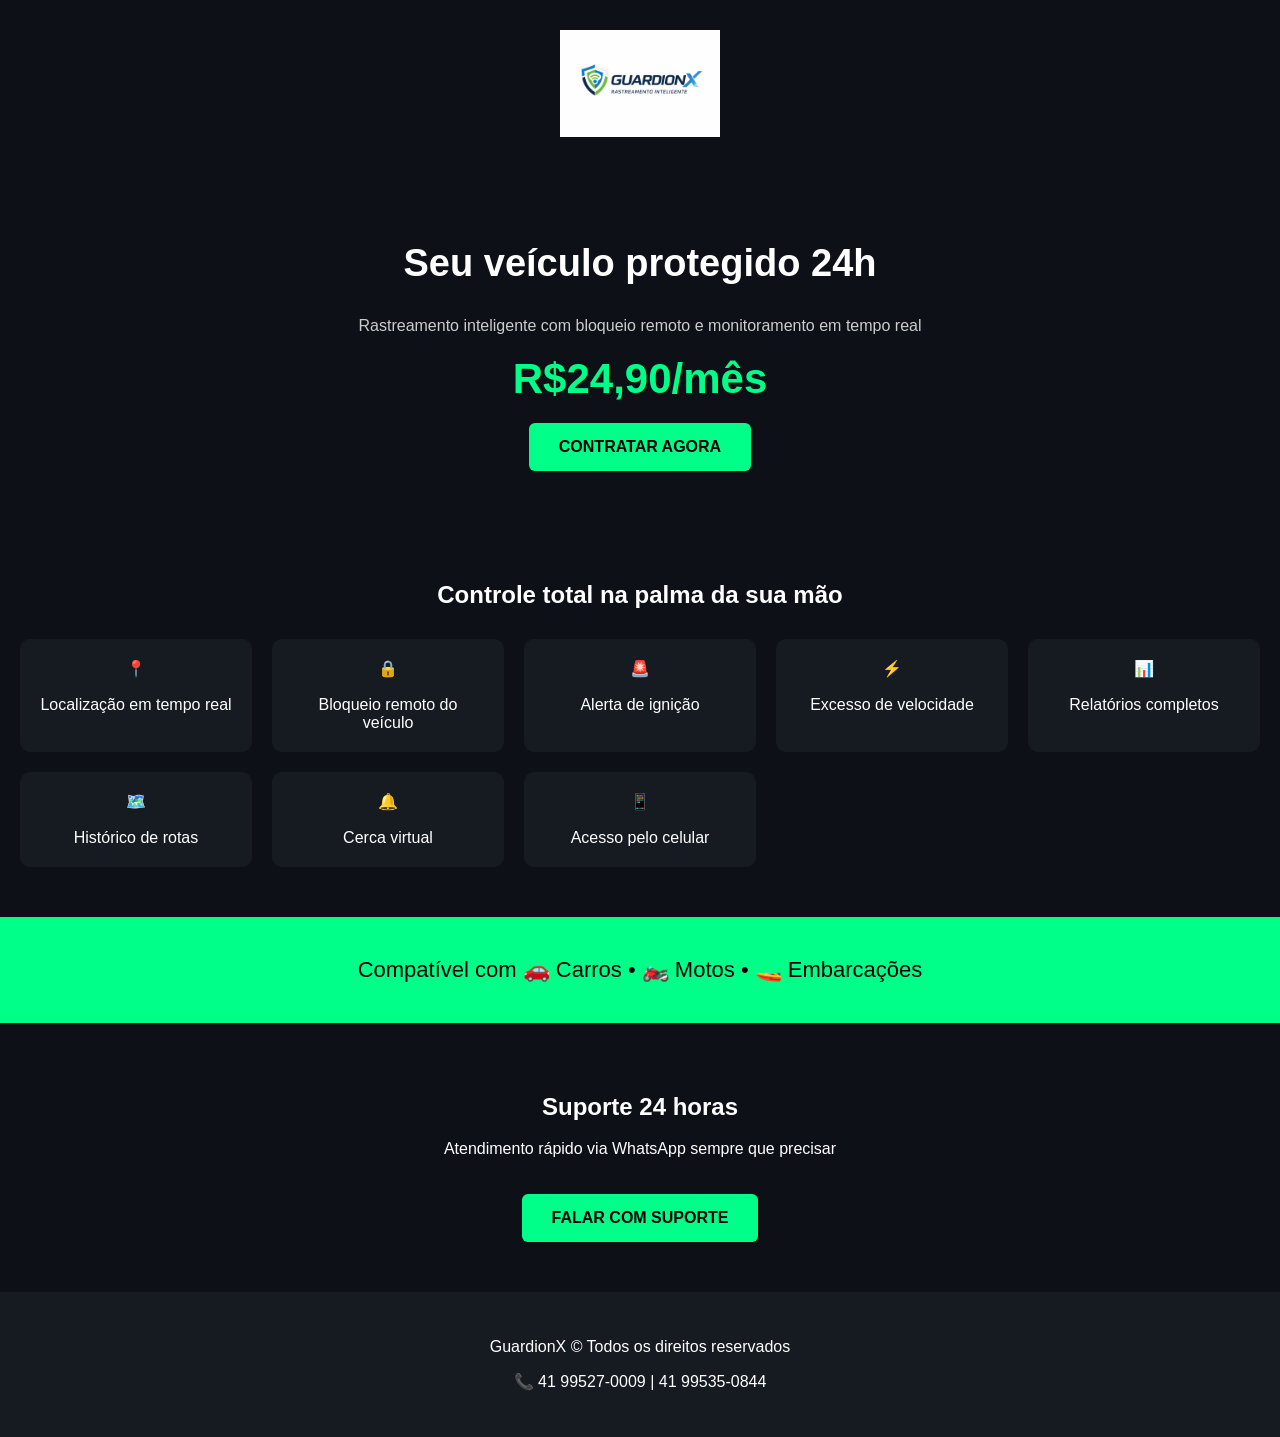
==== index.html @ 226f3c41 "Add files via upload" ====
<!DOCTYPE html>
<html lang="pt-br">
<head>
<meta charset="UTF-8">
<meta name="viewport" content="width=device-width, initial-scale=1.0">
<title>GuardionX - Proteção Veicular</title>

<style>
body {
    margin: 0;
    font-family: Arial, sans-serif;
    background: #0d1117;
    color: white;
}

header {
    text-align: center;
    padding: 30px 20px;
}

.logo img {
    max-width: 160px;
}

.hero {
    text-align: center;
    padding: 40px 20px;
}

.hero h1 {
    font-size: 38px;
}

.hero p {
    color: #ccc;
    margin: 20px 0;
}

.price {
    font-size: 42px;
    color: #00ff88;
    font-weight: bold;
}

.btn {
    background: #00ff88;
    color: black;
    padding: 15px 30px;
    border-radius: 6px;
    text-decoration: none;
    font-weight: bold;
    display: inline-block;
    margin-top: 20px;
}

.section {
    padding: 50px 20px;
    text-align: center;
}

.features {
    display: grid;
    grid-template-columns: repeat(auto-fit, minmax(220px, 1fr));
    gap: 20px;
    margin-top: 30px;
}

.card {
    background: #161b22;
    padding: 20px;
    border-radius: 10px;
    transition: 0.3s;
}

.card:hover {
    transform: translateY(-5px);
}

.highlight {
    background: #00ff88;
    color: black;
    padding: 40px;
    text-align: center;
    font-size: 22px;
}

footer {
    text-align: center;
    padding: 30px;
    background: #161b22;
}
</style>
</head>

<body>

<header>
    <div class="logo">
        <!-- COLOQUE SUA LOGO AQUI -->
        <img src="logo.png" alt="GuardionX">
    </div>
</header>

<section class="hero">
    <h1>Seu veículo protegido 24h</h1>
    <p>Rastreamento inteligente com bloqueio remoto e monitoramento em tempo real</p>

    <div class="price">R$24,90/mês</div>

    <a class="btn" href="https://wa.me/5541995270009">
        CONTRATAR AGORA
    </a>
</section>

<section class="section">
    <h2>Controle total na palma da sua mão</h2>

    <div class="features">
        <div class="card">📍<br><br>Localização em tempo real</div>
        <div class="card">🔒<br><br>Bloqueio remoto do veículo</div>
        <div class="card">🚨<br><br>Alerta de ignição</div>
        <div class="card">⚡<br><br>Excesso de velocidade</div>
        <div class="card">📊<br><br>Relatórios completos</div>
        <div class="card">🗺️<br><br>Histórico de rotas</div>
        <div class="card">🔔<br><br>Cerca virtual</div>
        <div class="card">📱<br><br>Acesso pelo celular</div>
    </div>
</section>

<section class="highlight">
    Compatível com 🚗 Carros • 🏍️ Motos • 🚤 Embarcações
</section>

<section class="section">
    <h2>Suporte 24 horas</h2>
    <p>Atendimento rápido via WhatsApp sempre que precisar</p>

    <a class="btn" href="https://wa.me/5541995350844">
        FALAR COM SUPORTE
    </a>
</section>

<footer>
    <p>GuardionX © Todos os direitos reservados</p>
    <p>📞 41 99527-0009 | 41 99535-0844</p>
</footer>

</body>
</html>
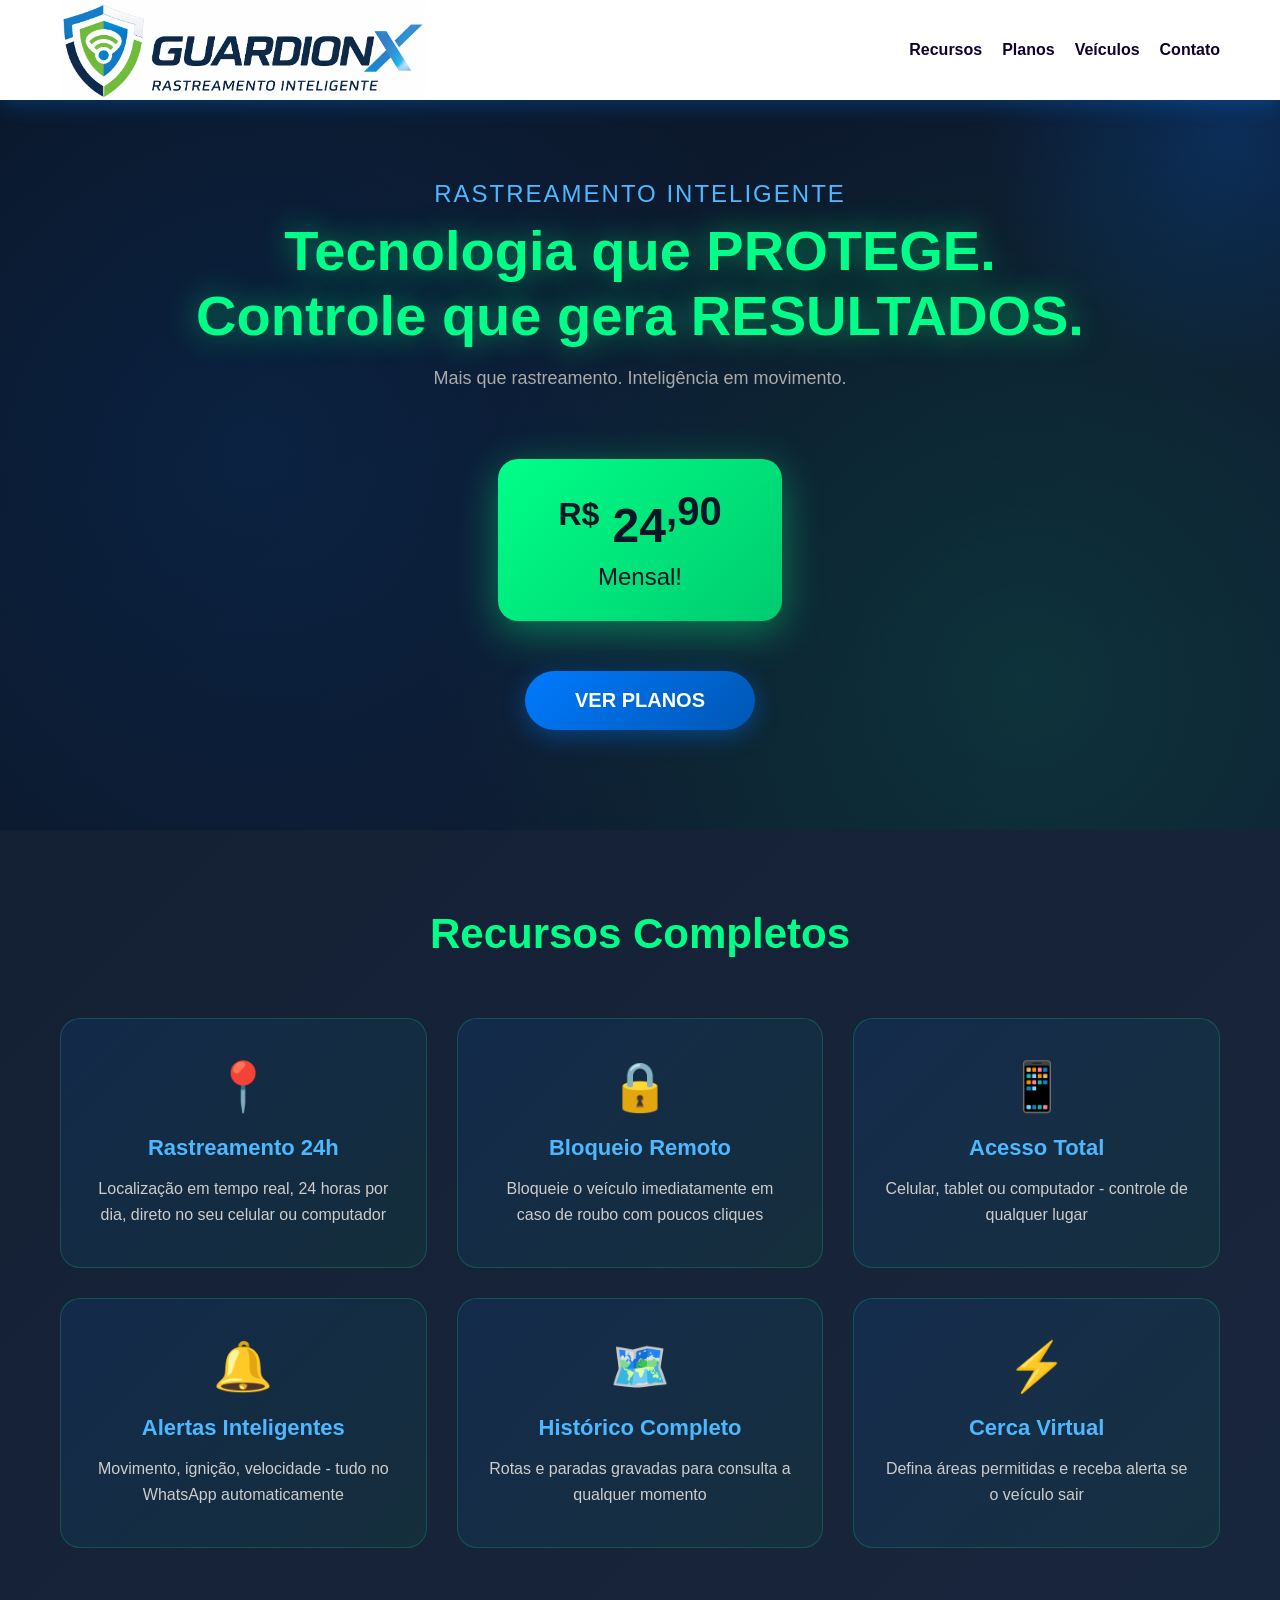
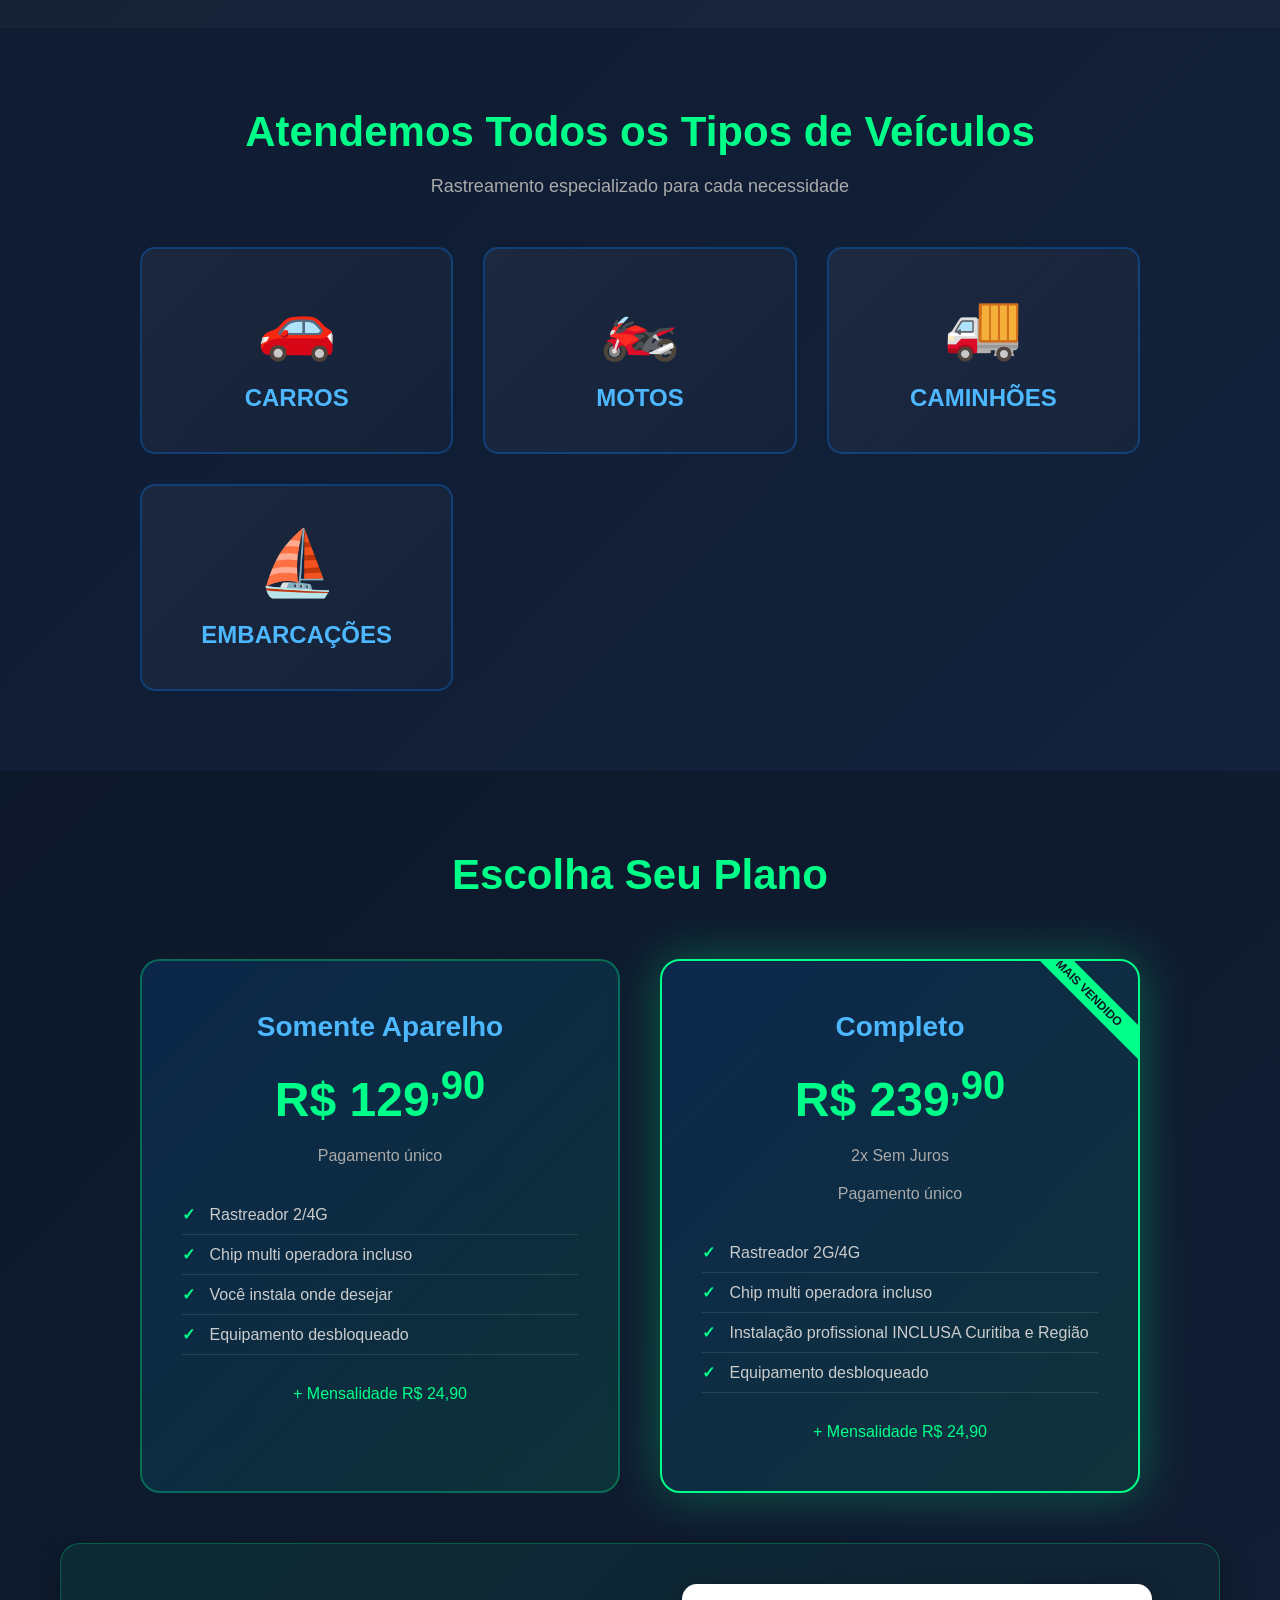
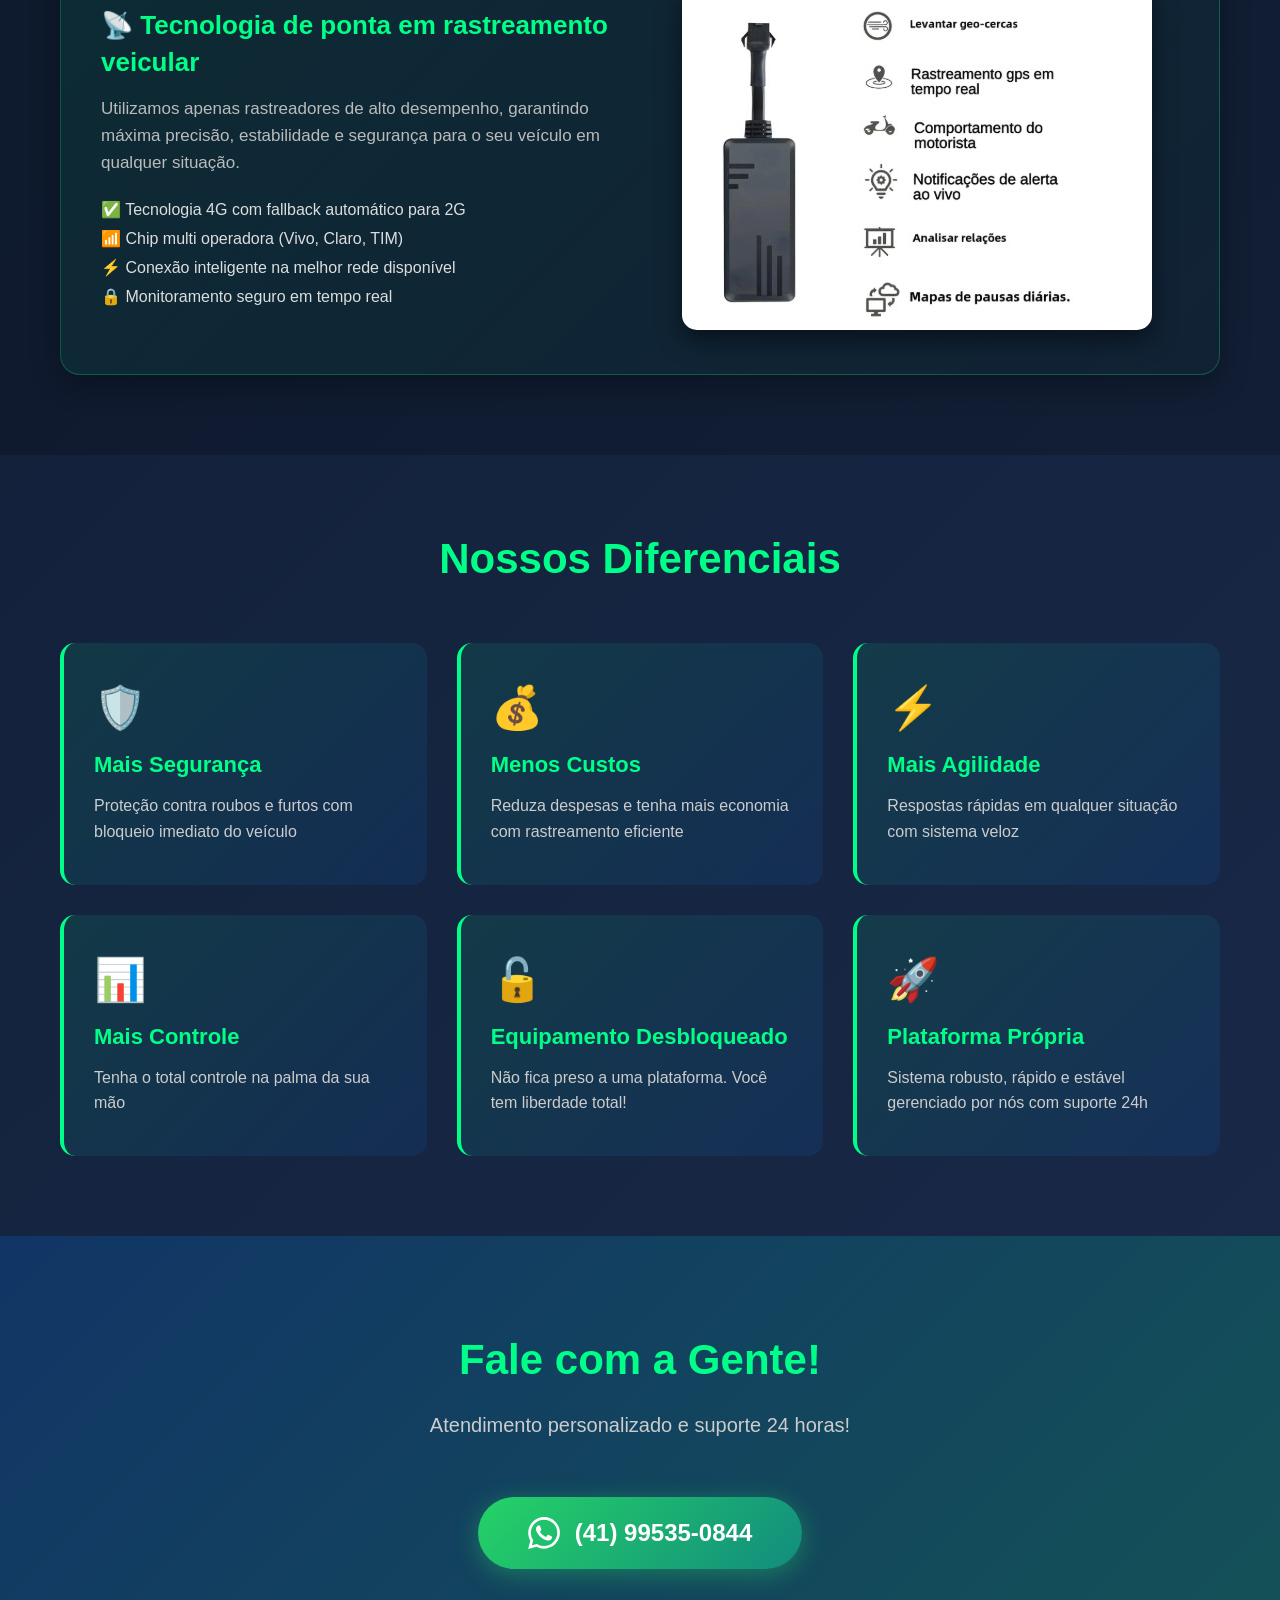
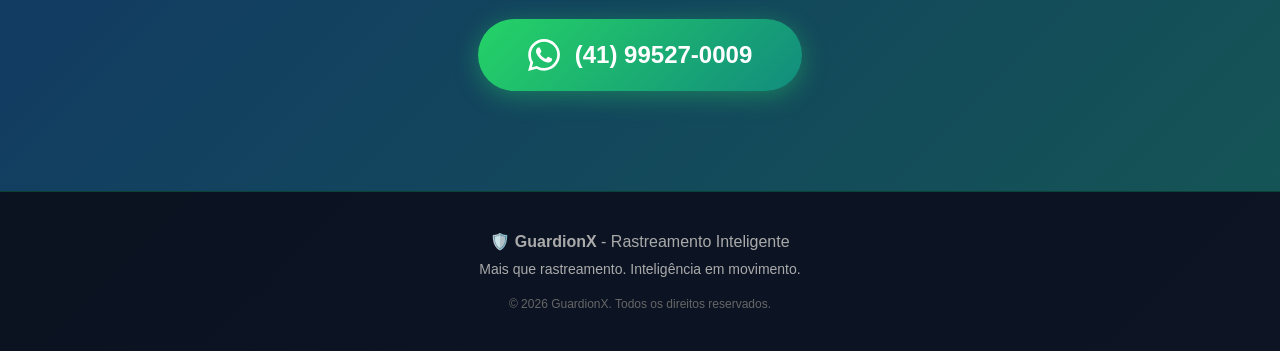
==== commit 5f026029: "Add files via upload" ====
--- a/index.html
+++ b/index.html
@@ -1,149 +1,825 @@
-<!DOCTYPE html>
-<html lang="pt-br">
-<head>
-<meta charset="UTF-8">
-<meta name="viewport" content="width=device-width, initial-scale=1.0">
-<title>GuardionX - Proteção Veicular</title>
-
-<style>
-body {
-    margin: 0;
-    font-family: Arial, sans-serif;
-    background: #0d1117;
-    color: white;
-}
-
-header {
-    text-align: center;
-    padding: 30px 20px;
-}
-
-.logo img {
-    max-width: 160px;
-}
-
-.hero {
-    text-align: center;
-    padding: 40px 20px;
-}
-
-.hero h1 {
-    font-size: 38px;
-}
-
-.hero p {
-    color: #ccc;
-    margin: 20px 0;
-}
-
-.price {
-    font-size: 42px;
-    color: #00ff88;
-    font-weight: bold;
-}
-
-.btn {
-    background: #00ff88;
-    color: black;
-    padding: 15px 30px;
-    border-radius: 6px;
-    text-decoration: none;
-    font-weight: bold;
-    display: inline-block;
-    margin-top: 20px;
-}
-
-.section {
-    padding: 50px 20px;
-    text-align: center;
-}
-
-.features {
-    display: grid;
-    grid-template-columns: repeat(auto-fit, minmax(220px, 1fr));
-    gap: 20px;
-    margin-top: 30px;
-}
-
-.card {
-    background: #161b22;
-    padding: 20px;
-    border-radius: 10px;
-    transition: 0.3s;
-}
-
-.card:hover {
-    transform: translateY(-5px);
-}
-
-.highlight {
-    background: #00ff88;
-    color: black;
-    padding: 40px;
-    text-align: center;
-    font-size: 22px;
-}
-
-footer {
-    text-align: center;
-    padding: 30px;
-    background: #161b22;
-}
-</style>
-</head>
-
-<body>
-
-<header>
-    <div class="logo">
-        <!-- COLOQUE SUA LOGO AQUI -->
-        <img src="logo.png" alt="GuardionX">
-    </div>
-</header>
-
-<section class="hero">
-    <h1>Seu veículo protegido 24h</h1>
-    <p>Rastreamento inteligente com bloqueio remoto e monitoramento em tempo real</p>
-
-    <div class="price">R$24,90/mês</div>
-
-    <a class="btn" href="https://wa.me/5541995270009">
-        CONTRATAR AGORA
-    </a>
-</section>
-
-<section class="section">
-    <h2>Controle total na palma da sua mão</h2>
-
-    <div class="features">
-        <div class="card">📍<br><br>Localização em tempo real</div>
-        <div class="card">🔒<br><br>Bloqueio remoto do veículo</div>
-        <div class="card">🚨<br><br>Alerta de ignição</div>
-        <div class="card">⚡<br><br>Excesso de velocidade</div>
-        <div class="card">📊<br><br>Relatórios completos</div>
-        <div class="card">🗺️<br><br>Histórico de rotas</div>
-        <div class="card">🔔<br><br>Cerca virtual</div>
-        <div class="card">📱<br><br>Acesso pelo celular</div>
-    </div>
-</section>
-
-<section class="highlight">
-    Compatível com 🚗 Carros • 🏍️ Motos • 🚤 Embarcações
-</section>
-
-<section class="section">
-    <h2>Suporte 24 horas</h2>
-    <p>Atendimento rápido via WhatsApp sempre que precisar</p>
-
-    <a class="btn" href="https://wa.me/5541995350844">
-        FALAR COM SUPORTE
-    </a>
-</section>
-
-<footer>
-    <p>GuardionX © Todos os direitos reservados</p>
-    <p>📞 41 99527-0009 | 41 99535-0844</p>
-</footer>
-
-</body>
-</html>+<!DOCTYPE html>
+<html lang="pt-BR">
+<head>
+    <meta charset="UTF-8">
+    <meta name="viewport" content="width=device-width, initial-scale=1.0">
+    <title>GuardionX - Rastreamento Inteligente</title>
+    <style>
+        * {
+            margin: 0;
+            padding: 0;
+            box-sizing: border-box;
+        }
+
+        body {
+            font-family: 'Segoe UI', Tahoma, Geneva, Verdana, sans-serif;
+            background: linear-gradient(135deg, #0a1628 0%, #1a2a4a 100%);
+            color: #fff;
+            overflow-x: hidden;
+        }
+
+        /* Header */
+        header {
+            background: #fff;
+            padding: 20px 0;
+            position: fixed;
+            width: 100%;
+            top: 0;
+            z-index: 1000;
+            box-shadow: 0 4px 20px rgba(0, 123, 255, 0.3);
+        }
+
+        .container {
+            max-width: 1200px;
+            margin: 0 auto;
+            padding: 0 20px;
+        }
+
+        nav {
+            display: flex;
+            justify-content: space-between;
+            align-items: center;
+        }
+
+        .logo {
+            font-size: 28px;
+            font-weight: bold;
+            color: #00ff88;
+            text-shadow: 0 0 20px rgba(0, 255, 136, 0.5);
+        }
+
+        .nav-links {
+            display: flex;
+            gap: 30px;
+            list-style: none;
+        }
+
+        .nav-links a {
+            color: #100230;
+            text-decoration: none;
+            transition: color 0.3s;
+            font-weight: 700;
+        }
+
+        .nav-links a:hover {
+            color: #00ff88;
+        }
+
+        /* Hero Section */
+        .hero {
+            margin-top: 80px;
+            padding: 100px 20px;
+            text-align: center;
+            background: 
+                radial-gradient(circle at 20% 50%, rgba(0, 123, 255, 0.1) 0%, transparent 50%),
+                radial-gradient(circle at 80% 80%, rgba(0, 255, 136, 0.1) 0%, transparent 50%);
+            position: relative;
+            overflow: hidden;
+        }
+
+        .hero::before {
+            content: '';
+            position: absolute;
+            width: 500px;
+            height: 500px;
+            background: radial-gradient(circle, rgba(0, 123, 255, 0.2) 0%, transparent 70%);
+            border-radius: 50%;
+            top: -200px;
+            right: -200px;
+            animation: pulse 4s infinite;
+        }
+
+        @keyframes pulse {
+            0%, 100% { transform: scale(1); opacity: 0.3; }
+            50% { transform: scale(1.2); opacity: 0.5; }
+        }
+
+        .hero h1 {
+            font-size: 56px;
+            margin-bottom: 20px;
+            color: #00ff88;
+            text-shadow: 0 0 30px rgba(0, 255, 136, 0.5);
+        }
+
+        .hero .subtitle {
+            font-size: 24px;
+            color: #4db8ff;
+            margin-bottom: 10px;
+            font-weight: 300;
+            letter-spacing: 2px;
+        }
+
+        .hero .tagline {
+            font-size: 18px;
+            color: #aaa;
+            margin-bottom: 40px;
+        }
+
+        .price-highlight {
+            display: inline-block;
+            background: linear-gradient(135deg, #00ff88 0%, #00cc6f 100%);
+            color: #0a1628;
+            padding: 30px 60px;
+            border-radius: 20px;
+            font-size: 48px;
+            font-weight: bold;
+            margin: 30px 0;
+            box-shadow: 0 10px 40px rgba(0, 255, 136, 0.4);
+            animation: glow 2s infinite;
+        }
+
+        @keyframes glow {
+            0%, 100% { box-shadow: 0 10px 40px rgba(0, 255, 136, 0.4); }
+            50% { box-shadow: 0 10px 60px rgba(0, 255, 136, 0.7); }
+        }
+
+        .price-highlight .currency {
+            font-size: 32px;
+            vertical-align: super;
+        }
+
+        .price-highlight .period {
+            font-size: 24px;
+            display: block;
+            margin-top: 10px;
+            font-weight: normal;
+        }
+
+        .cta-button {
+            display: inline-block;
+            background: linear-gradient(135deg, #007bff 0%, #0056b3 100%);
+            color: white;
+            padding: 18px 50px;
+            border-radius: 50px;
+            text-decoration: none;
+            font-size: 20px;
+            font-weight: bold;
+            margin-top: 20px;
+            transition: transform 0.3s, box-shadow 0.3s;
+            box-shadow: 0 5px 25px rgba(0, 123, 255, 0.4);
+        }
+
+        .cta-button:hover {
+            transform: translateY(-3px);
+            box-shadow: 0 8px 35px rgba(0, 123, 255, 0.6);
+        }
+
+        /* Features Grid */
+        .features {
+            padding: 80px 20px;
+            background: rgba(255, 255, 255, 0.03);
+        }
+
+        .features h2 {
+            text-align: center;
+            font-size: 42px;
+            margin-bottom: 60px;
+            color: #00ff88;
+        }
+
+        .features-grid {
+            display: grid;
+            grid-template-columns: repeat(auto-fit, minmax(280px, 1fr));
+            gap: 30px;
+            max-width: 1200px;
+            margin: 0 auto;
+        }
+
+        .feature-card {
+            background: linear-gradient(135deg, rgba(0, 123, 255, 0.1) 0%, rgba(0, 255, 136, 0.05) 100%);
+            padding: 40px 30px;
+            border-radius: 20px;
+            text-align: center;
+            border: 1px solid rgba(0, 255, 136, 0.2);
+            transition: transform 0.3s, box-shadow 0.3s;
+        }
+
+        .feature-card:hover {
+            transform: translateY(-10px);
+            box-shadow: 0 15px 40px rgba(0, 123, 255, 0.3);
+            border-color: rgba(0, 255, 136, 0.5);
+        }
+
+        .feature-icon {
+            font-size: 48px;
+            margin-bottom: 20px;
+        }
+
+        .feature-card h3 {
+            font-size: 22px;
+            margin-bottom: 15px;
+            color: #4db8ff;
+        }
+
+        .feature-card p {
+            color: #ccc;
+            line-height: 1.6;
+        }
+
+        /* Vehicles Section */
+        .vehicles {
+            padding: 80px 20px;
+            text-align: center;
+        }
+
+        .vehicles h2 {
+            font-size: 42px;
+            margin-bottom: 20px;
+            color: #00ff88;
+        }
+
+        .vehicles-subtitle {
+            font-size: 18px;
+            color: #aaa;
+            margin-bottom: 50px;
+        }
+
+        .vehicles-grid {
+            display: grid;
+            grid-template-columns: repeat(auto-fit, minmax(250px, 1fr));
+            gap: 30px;
+            max-width: 1000px;
+            margin: 0 auto;
+        }
+
+        .vehicle-card {
+            background: linear-gradient(135deg, rgba(255, 255, 255, 0.05) 0%, rgba(255, 255, 255, 0.02) 100%);
+            padding: 40px 20px;
+            border-radius: 15px;
+            border: 2px solid rgba(0, 123, 255, 0.3);
+            transition: all 0.3s;
+        }
+
+        .vehicle-card:hover {
+            border-color: rgba(0, 255, 136, 0.6);
+            transform: scale(1.05);
+        }
+
+        .vehicle-card .icon {
+            font-size: 64px;
+            margin-bottom: 20px;
+        }
+
+        .vehicle-card h3 {
+            font-size: 24px;
+            color: #4db8ff;
+        }
+
+        /* Plans Section */
+        .plans {
+            padding: 80px 20px;
+            background: rgba(0, 0, 0, 0.2);
+        }
+
+        .plans h2 {
+            text-align: center;
+            font-size: 42px;
+            margin-bottom: 60px;
+            color: #00ff88;
+        }
+
+        .plans-grid {
+            display: grid;
+            grid-template-columns: repeat(auto-fit, minmax(300px, 1fr));
+            gap: 40px;
+            max-width: 1000px;
+            margin: 0 auto;
+        }
+
+        .plan-card {
+            background: linear-gradient(135deg, rgba(0, 123, 255, 0.15) 0%, rgba(0, 255, 136, 0.1) 100%);
+            padding: 50px 40px;
+            border-radius: 20px;
+            text-align: center;
+            border: 2px solid rgba(0, 255, 136, 0.3);
+            position: relative;
+            overflow: hidden;
+        }
+
+        .plan-card.featured {
+            border-color: #00ff88;
+            box-shadow: 0 0 50px rgba(0, 255, 136, 0.3);
+        }
+
+        .plan-card .badge {
+            position: absolute;
+            top: 20px;
+            right: -35px;
+            background: #00ff88;
+            color: #0a1628;
+            padding: 5px 40px;
+            transform: rotate(45deg);
+            font-size: 12px;
+            font-weight: bold;
+        }
+
+        .plan-card h3 {
+            font-size: 28px;
+            margin-bottom: 20px;
+            color: #4db8ff;
+        }
+
+        .plan-price {
+            font-size: 48px;
+            font-weight: bold;
+            color: #00ff88;
+            margin: 20px 0;
+        }
+
+        .plan-features {
+            list-style: none;
+            margin: 30px 0;
+            text-align: left;
+        }
+
+        .plan-features li {
+            padding: 10px 0;
+            border-bottom: 1px solid rgba(255, 255, 255, 0.1);
+            color: #ccc;
+        }
+
+        .plan-features li:before {
+            content: "✓ ";
+            color: #00ff88;
+            font-weight: bold;
+            margin-right: 10px;
+        }
+
+        /* Differentials Section */
+        .differentials {
+            padding: 80px 20px;
+        }
+
+        .differentials h2 {
+            text-align: center;
+            font-size: 42px;
+            margin-bottom: 60px;
+            color: #00ff88;
+        }
+
+        .diff-grid {
+            display: grid;
+            grid-template-columns: repeat(auto-fit, minmax(280px, 1fr));
+            gap: 30px;
+            max-width: 1200px;
+            margin: 0 auto;
+        }
+
+        .diff-card {
+            background: linear-gradient(135deg, rgba(0, 255, 136, 0.1) 0%, rgba(0, 123, 255, 0.1) 100%);
+            padding: 40px 30px;
+            border-radius: 15px;
+            border-left: 4px solid #00ff88;
+        }
+
+        .diff-card .icon {
+            font-size: 42px;
+            margin-bottom: 20px;
+        }
+
+        .diff-card h3 {
+            font-size: 22px;
+            margin-bottom: 15px;
+            color: #00ff88;
+        }
+
+        .diff-card p {
+            color: #ccc;
+            line-height: 1.6;
+        }
+
+        /* Contact Section */
+        .contact {
+            padding: 100px 20px;
+            text-align: center;
+            background: linear-gradient(135deg, rgba(0, 123, 255, 0.2) 0%, rgba(0, 255, 136, 0.2) 100%);
+        }
+
+        .contact h2 {
+            font-size: 42px;
+            margin-bottom: 30px;
+            color: #00ff88;
+        }
+
+        .contact-info {
+            display: flex;
+            justify-content: center;
+            gap: 50px;
+            flex-wrap: wrap;
+            margin-top: 40px;
+        }
+
+        .contact-item {
+            display: flex;
+            align-items: center;
+            gap: 15px;
+            font-size: 24px;
+            background: rgba(0, 0, 0, 0.3);
+            padding: 20px 40px;
+            border-radius: 50px;
+            transition: transform 0.3s;
+        }
+
+        .contact-item:hover {
+            transform: scale(1.05);
+        }
+
+        .contact-item .icon {
+            font-size: 32px;
+            color: #00ff88;
+        }
+
+        .whatsapp-btn {
+            display: inline-flex;
+            align-items: center;
+            gap: 15px;
+            background: linear-gradient(135deg, #25D366 0%, #128C7E 100%);
+            color: white;
+            padding: 20px 50px;
+            border-radius: 50px;
+            text-decoration: none;
+            font-size: 24px;
+            font-weight: bold;
+            margin-top: 30px;
+            box-shadow: 0 5px 25px rgba(37, 211, 102, 0.4);
+            transition: transform 0.3s;
+        }
+
+        .whatsapp-btn:hover {
+            transform: translateY(-3px);
+            box-shadow: 0 8px 35px rgba(37, 211, 102, 0.6);
+        }
+
+        /* Footer */
+        footer {
+            background: rgba(0, 0, 0, 0.5);
+            padding: 40px 20px;
+            text-align: center;
+            border-top: 1px solid rgba(0, 255, 136, 0.2);
+        }
+
+        footer p {
+            color: #aaa;
+        }
+
+        /* Responsive */
+        @media (max-width: 768px) {
+            .hero h1 {
+                font-size: 36px;
+            }
+
+            .price-highlight {
+                font-size: 36px;
+                padding: 20px 40px;
+            }
+
+            .nav-links {
+                display: none;
+            }
+
+            .plans-grid,
+            .features-grid,
+            .vehicles-grid {
+                grid-template-columns: 1fr;
+            }
+        }
+    </style>
+</head>
+<body>
+
+<header>
+    <div class="container">
+        <nav style="
+            height: 60px;
+            display: flex;
+            align-items: center;
+            justify-content: space-between;
+        ">
+            <!-- Logo -->
+            <div class="logo" style="display: flex; align-items: center;">
+                <img src="logo.png" alt="GuardionX" height="100">
+            </div>
+
+            <!-- Links -->
+            <ul class="nav-links" style="
+                display: flex;
+                gap: 20px;
+                list-style: none;
+                margin: 0;
+                padding: 0;
+            ">
+                <li><a href="#recursos">Recursos</a></li>
+                <li><a href="#planos">Planos</a></li>
+                <li><a href="#veiculos">Veículos</a></li>
+                <li><a href="#contato">Contato</a></li>
+            </ul>
+        </nav>
+    </div>
+</header>
+
+    <!-- Hero Section -->
+    <section class="hero">
+        <div class="container">
+            <div class="subtitle">RASTREAMENTO INTELIGENTE</div>
+            <h1>Tecnologia que PROTEGE.<br>Controle que gera RESULTADOS.</h1>
+            <p class="tagline">Mais que rastreamento. Inteligência em movimento.</p>
+            
+            <div class="price-highlight">
+                <span class="currency">R$</span> 24<sup>,90</sup>
+                <span class="period">Mensal!</span>
+            </div>
+
+           <!-- <p style="font-size: 20px; margin: 20px 0; color: #ccc;">
+                💰 Instalação: R$ 239,90 (com instalação) ou R$ 130,00 (só o aparelho)
+            </p> -->
+
+            <p>
+
+            </p>  
+        
+        
+
+            <a href="#planos" class="cta-button">VER PLANOS</a>
+        </div>
+    </section>
+
+    <!-- Features Section -->
+    <section id="recursos" class="features">
+        <div class="container">
+            <h2>Recursos Completos</h2>
+            <div class="features-grid">
+                <div class="feature-card">
+                    <div class="feature-icon">📍</div>
+                    <h3>Rastreamento 24h</h3>
+                    <p>Localização em tempo real, 24 horas por dia, direto no seu celular ou computador</p>
+                </div>
+
+                <div class="feature-card">
+                    <div class="feature-icon">🔒</div>
+                    <h3>Bloqueio Remoto</h3>
+                    <p>Bloqueie o veículo imediatamente em caso de roubo com poucos cliques</p>
+                </div>
+
+                <div class="feature-card">
+                    <div class="feature-icon">📱</div>
+                    <h3>Acesso Total</h3>
+                    <p>Celular, tablet ou computador - controle de qualquer lugar</p>
+                </div>
+
+                <div class="feature-card">
+                    <div class="feature-icon">🔔</div>
+                    <h3>Alertas Inteligentes</h3>
+                    <p>Movimento, ignição, velocidade - tudo no WhatsApp automaticamente</p>
+                </div>
+
+                <div class="feature-card">
+                    <div class="feature-icon">🗺️</div>
+                    <h3>Histórico Completo</h3>
+                    <p>Rotas e paradas gravadas para consulta a qualquer momento</p>
+                </div>
+
+                <div class="feature-card">
+                    <div class="feature-icon">⚡</div>
+                    <h3>Cerca Virtual</h3>
+                    <p>Defina áreas permitidas e receba alerta se o veículo sair</p>
+                </div>
+            </div>
+        </div>
+    </section>
+
+    <!-- Vehicles Section -->
+    <section id="veiculos" class="vehicles">
+        <div class="container">
+            <h2>Atendemos Todos os Tipos de Veículos</h2>
+            <p class="vehicles-subtitle">Rastreamento especializado para cada necessidade</p>
+            
+            <div class="vehicles-grid">
+                <div class="vehicle-card">
+                    <div class="icon">🚗</div>
+                    <h3>CARROS</h3>
+                </div>
+
+                <div class="vehicle-card">
+                    <div class="icon">🏍️</div>
+                    <h3>MOTOS</h3>
+                </div>
+
+                <div class="vehicle-card">
+                    <div class="icon">🚚</div>
+                    <h3>CAMINHÕES</h3>
+                </div>
+
+                <div class="vehicle-card">
+                    <div class="icon">⛵</div>
+                    <h3>EMBARCAÇÕES</h3>
+                </div>
+            </div>
+        </div>
+    </section>
+
+    <!-- Plans Section -->
+    <section id="planos" class="plans">
+        <div class="container">
+            <h2>Escolha Seu Plano</h2>
+            
+            <div class="plans-grid">
+                <div class="plan-card">
+                    <h3>Somente Aparelho</h3>
+                    <div class="plan-price">R$ 129<sup>,90</sup></div>
+                    <p style="color: #aaa; margin-bottom: 20px;">Pagamento único</p>
+                    
+                    <ul class="plan-features">
+                        <li>Rastreador 2/4G</li>
+                        <li>Chip multi operadora incluso</li>
+                        <li>Você instala onde desejar</li>
+                        <li>Equipamento desbloqueado</li>
+                        <!-- <li>Garantia de 12 meses</li> -->
+                    </ul>
+
+                    <p style="margin-top: 20px; color: #00ff88;">+ Mensalidade R$ 24,90</p>
+                </div>
+
+                <div class="plan-card featured">
+                    <div class="badge">MAIS VENDIDO</div>
+                    <h3>Completo</h3>
+                    <div class="plan-price">R$ 239<sup>,90</sup></div>
+                    <p style="color: #aaa; margin-bottom: 20px;">2x Sem Juros</p>
+                    <p style="color: #aaa; margin-bottom: 20px;">Pagamento único</p>
+                    
+                    <ul class="plan-features">
+                        <li>Rastreador 2G/4G</li>
+                        <li>Chip multi operadora incluso</li>
+                        <li>Instalação profissional INCLUSA Curitiba e Região</li>
+                        <li>Equipamento desbloqueado</li>
+                        <!-- <li>Garantia de 12 meses</li>
+                        <li>Suporte prioritário 24h</li> -->
+                    </ul>
+
+                    <p style="margin-top: 20px; color: #00ff88;">+ Mensalidade R$ 24,90</p>
+                </div>
+            </div>
+
+         <div style="
+    display: flex;
+    flex-wrap: wrap;
+    align-items: center;
+    justify-content: space-between;
+    gap: 30px;
+    margin-top: 50px;
+    padding: 40px;
+    background: linear-gradient(135deg, rgba(0,255,136,0.08), rgba(0,255,136,0.02));
+    border-radius: 20px;
+    border: 1px solid rgba(0,255,136,0.25);
+    box-shadow: 0 10px 30px rgba(0,0,0,0.3);
+">
+
+    <!-- TEXTO -->
+    <div style="flex: 1; min-width: 280px; text-align: left;">
+        
+        <h3 style="
+            color: #00ff88;
+            font-size: 26px;
+            margin-bottom: 15px;
+            line-height: 1.4;
+        ">
+            📡 Tecnologia de ponta em rastreamento veicular
+        </h3>
+
+        <p style="
+            color: #bbb;
+            font-size: 17px;
+            margin-bottom: 20px;
+            line-height: 1.6;
+        ">
+            Utilizamos apenas rastreadores de alto desempenho, garantindo máxima precisão,
+            estabilidade e segurança para o seu veículo em qualquer situação.
+        </p>
+
+        <ul style="
+            list-style: none;
+            padding: 0;
+            margin: 0;
+            color: #ddd;
+            font-size: 16px;
+            line-height: 1.8;
+        ">
+            <li>✅ Tecnologia 4G com fallback automático para 2G</li>
+            <li>📶 Chip multi operadora (Vivo, Claro, TIM)</li>
+            <li>⚡ Conexão inteligente na melhor rede disponível</li>
+            <li>🔒 Monitoramento seguro em tempo real</li>
+        </ul>
+
+    </div>
+
+    <!-- IMAGEM -->
+    <div style="flex: 1; min-width: 250px; text-align: center;">
+        <img src="j16.jpg" 
+             alt="Rastreador Veicular"
+             style="
+                max-width: 100%;
+                border-radius: 15px;
+                box-shadow: 0 10px 25px rgba(0,0,0,0.5);
+             ">
+    </div>
+
+</div>
+
+
+        </div>
+    </section>
+
+    <!-- Differentials Section -->
+    <section class="differentials">
+        <div class="container">
+            <h2>Nossos Diferenciais</h2>
+            
+            <div class="diff-grid">
+                <div class="diff-card">
+                    <div class="icon">🛡️</div>
+                    <h3>Mais Segurança</h3>
+                    <p>Proteção contra roubos e furtos com bloqueio imediato do veículo</p>
+                </div>
+
+                <div class="diff-card">
+                    <div class="icon">💰</div>
+                    <h3>Menos Custos</h3>
+                    <p>Reduza despesas e tenha mais economia com rastreamento eficiente</p>
+                </div>
+
+                <div class="diff-card">
+                    <div class="icon">⚡</div>
+                    <h3>Mais Agilidade</h3>
+                    <p>Respostas rápidas em qualquer situação com sistema veloz</p>
+                </div>
+
+                <div class="diff-card">
+                    <div class="icon">📊</div>
+                    <h3>Mais Controle</h3>
+                    <p>Tenha o total controle na palma da sua mão</p>
+                </div>
+
+                <div class="diff-card">
+                    <div class="icon">🔓</div>
+                    <h3>Equipamento Desbloqueado</h3>
+                    <p>Não fica preso a uma plataforma. Você tem liberdade total!</p>
+                </div>
+
+                <div class="diff-card">
+                    <div class="icon">🚀</div>
+                    <h3>Plataforma Própria</h3>
+                    <p>Sistema robusto, rápido e estável gerenciado por nós com suporte 24h</p>
+                </div>
+            </div>
+        </div>
+    </section>
+
+    <!-- Contact Section -->
+    <section id="contato" class="contact">
+        <div class="container">
+            <h2>Fale com a Gente!</h2>
+            <p style="font-size: 20px; margin-bottom: 30px; color: #ccc;">
+                Atendimento personalizado e suporte 24 horas!
+            </p>
+
+            
+            <a href="https://wa.me/5541995350844" target="_blank" class="whatsapp-btn">
+            <svg width="32" height="32" viewBox="0 0 24 24" fill="currentColor">
+            <path d="M17.472 14.382c-.297-.149-1.758-.867-2.03-.967-.273-.099-.471-.148-.67.15-.197.297-.767.966-.94 1.164-.173.199-.347.223-.644.075-.297-.15-1.255-.463-2.39-1.475-.883-.788-1.48-1.761-1.653-2.059-.173-.297-.018-.458.13-.606.134-.133.298-.347.446-.52.149-.174.198-.298.298-.497.099-.198.05-.371-.025-.52-.075-.149-.669-1.612-.916-2.207-.242-.579-.487-.5-.669-.51-.173-.008-.371-.01-.57-.01-.198 0-.52.074-.792.372-.272.297-1.04 1.016-1.04 2.479 0 1.462 1.065 2.875 1.213 3.074.149.198 2.096 3.2 5.077 4.487.709.306 1.262.489 1.694.625.712.227 1.36.195 1.871.118.571-.085 1.758-.719 2.006-1.413.248-.694.248-1.289.173-1.413-.074-.124-.272-.198-.57-.347m-5.421 7.403h-.004a9.87 9.87 0 01-5.031-1.378l-.361-.214-3.741.982.998-3.648-.235-.374a9.86 9.86 0 01-1.51-5.26c.001-5.45 4.436-9.884 9.888-9.884 2.64 0 5.122 1.03 6.988 2.898a9.825 9.825 0 012.893 6.994c-.003 5.45-4.437 9.884-9.885 9.884m8.413-18.297A11.815 11.815 0 0012.05 0C5.495 0 .16 5.335.157 11.892c0 2.096.547 4.142 1.588 5.945L.057 24l6.305-1.654a11.882 11.882 0 005.683 1.448h.005c6.554 0 11.89-5.335 11.893-11.893a11.821 11.821 0 00-3.48-8.413z"/>
+            </svg>
+            (41) 99535-0844
+            </a>
+
+            <div style="margin-top: 20px;">
+               <a href="https://wa.me/5541995270009" target="_blank" class="whatsapp-btn">
+            <svg width="32" height="32" viewBox="0 0 24 24" fill="currentColor">
+            <path d="M17.472 14.382c-.297-.149-1.758-.867-2.03-.967-.273-.099-.471-.148-.67.15-.197.297-.767.966-.94 1.164-.173.199-.347.223-.644.075-.297-.15-1.255-.463-2.39-1.475-.883-.788-1.48-1.761-1.653-2.059-.173-.297-.018-.458.13-.606.134-.133.298-.347.446-.52.149-.174.198-.298.298-.497.099-.198.05-.371-.025-.52-.075-.149-.669-1.612-.916-2.207-.242-.579-.487-.5-.669-.51-.173-.008-.371-.01-.57-.01-.198 0-.52.074-.792.372-.272.297-1.04 1.016-1.04 2.479 0 1.462 1.065 2.875 1.213 3.074.149.198 2.096 3.2 5.077 4.487.709.306 1.262.489 1.694.625.712.227 1.36.195 1.871.118.571-.085 1.758-.719 2.006-1.413.248-.694.248-1.289.173-1.413-.074-.124-.272-.198-.57-.347m-5.421 7.403h-.004a9.87 9.87 0 01-5.031-1.378l-.361-.214-3.741.982.998-3.648-.235-.374a9.86 9.86 0 01-1.51-5.26c.001-5.45 4.436-9.884 9.888-9.884 2.64 0 5.122 1.03 6.988 2.898a9.825 9.825 0 012.893 6.994c-.003 5.45-4.437 9.884-9.885 9.884m8.413-18.297A11.815 11.815 0 0012.05 0C5.495 0 .16 5.335.157 11.892c0 2.096.547 4.142 1.588 5.945L.057 24l6.305-1.654a11.882 11.882 0 005.683 1.448h.005c6.554 0 11.89-5.335 11.893-11.893a11.821 11.821 0 00-3.48-8.413z"/>
+            </svg>
+            (41) 99527-0009
+            </a>
+            </div>
+
+            <!-- <div style="margin-top: 50px;">
+                <p style="font-size: 18px; color: #4db8ff;">🌐 Acesse nosso site:</p>
+                <a href="http://www.guardionx.com.br" target="_blank" 
+                   style="color: #00ff88; font-size: 24px; text-decoration: none; font-weight: bold;">
+                    www.guardionx.com.br
+                </a>
+            </div> -->  
+        </div>
+    </section>
+
+    <!-- Footer -->
+    <footer>
+        <div class="container">
+            <p>🛡️ <strong>GuardionX</strong> - Rastreamento Inteligente</p>
+            <p style="margin-top: 10px; font-size: 14px;">
+                Mais que rastreamento. Inteligência em movimento.
+            </p>
+            <p style="margin-top: 20px; font-size: 12px; color: #666;">
+                © 2026 GuardionX. Todos os direitos reservados.
+            </p>
+        </div>
+    </footer>
+
+</body>
+</html>
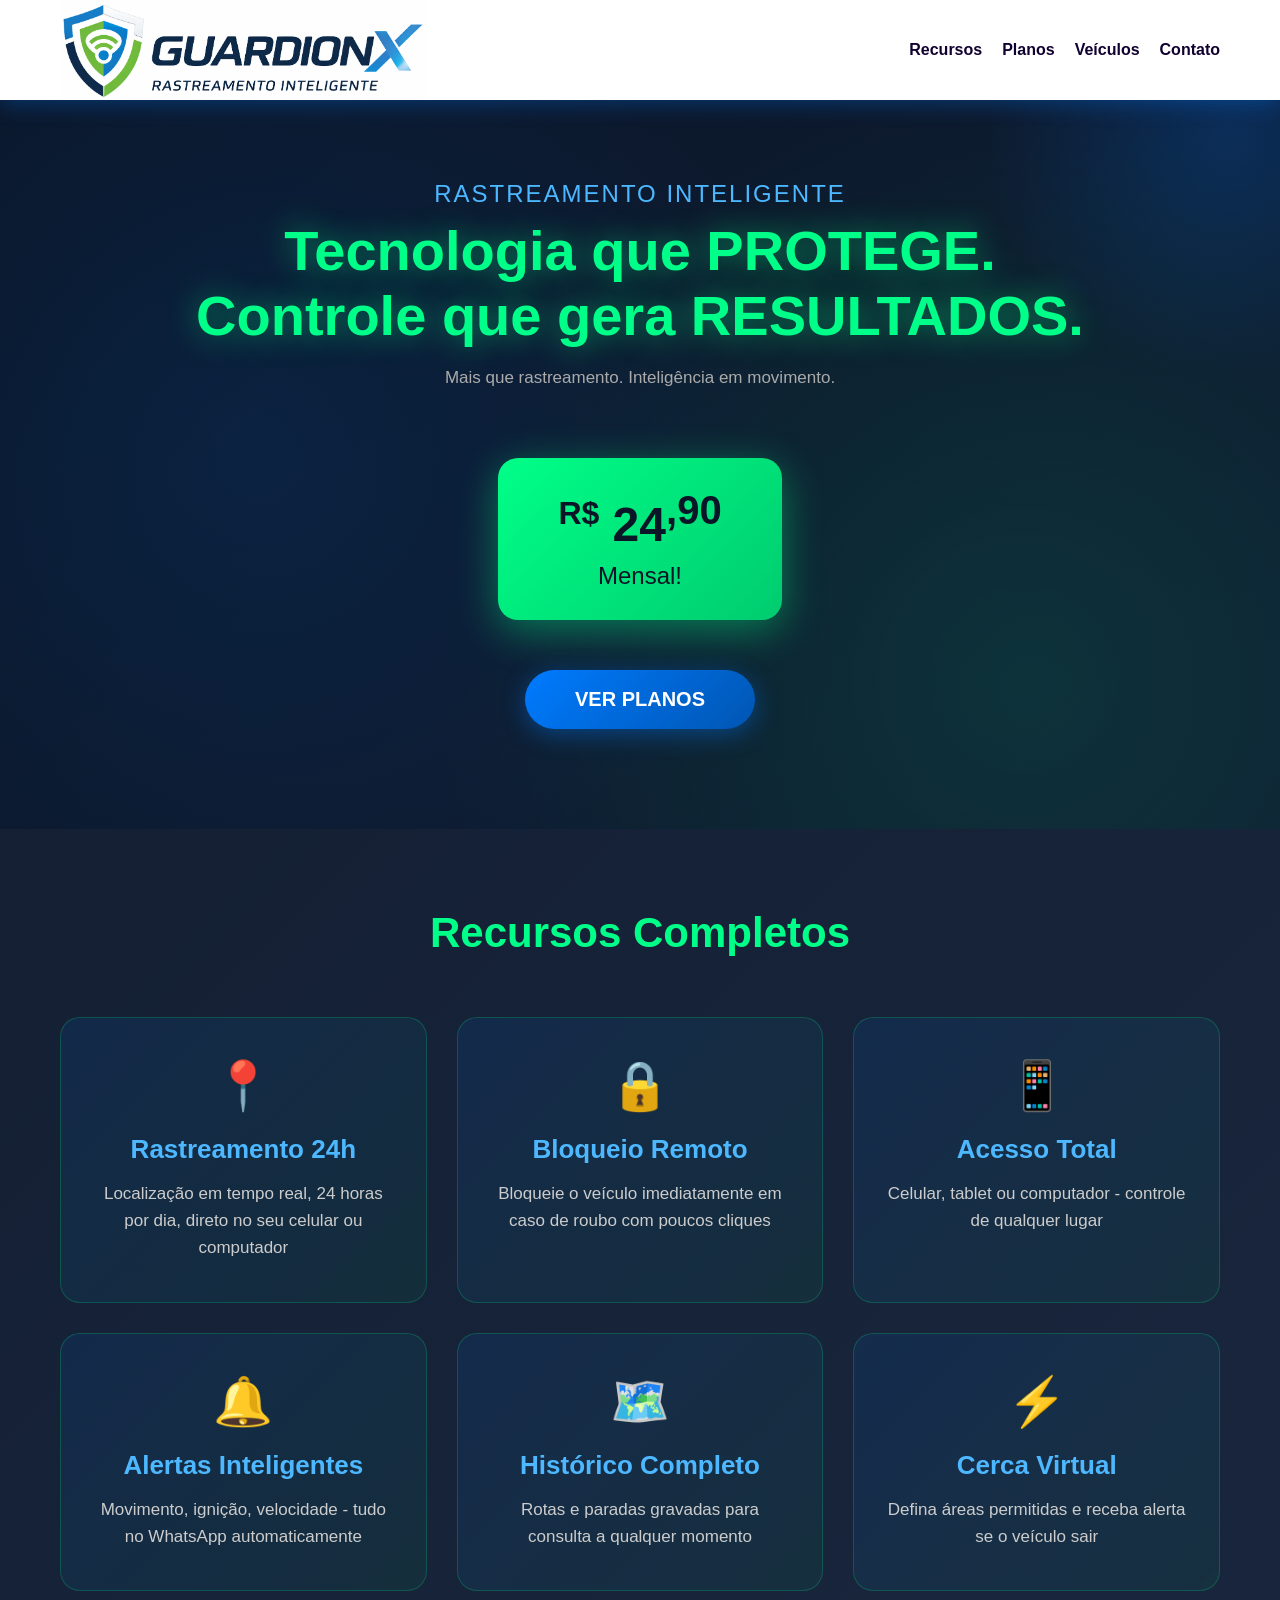
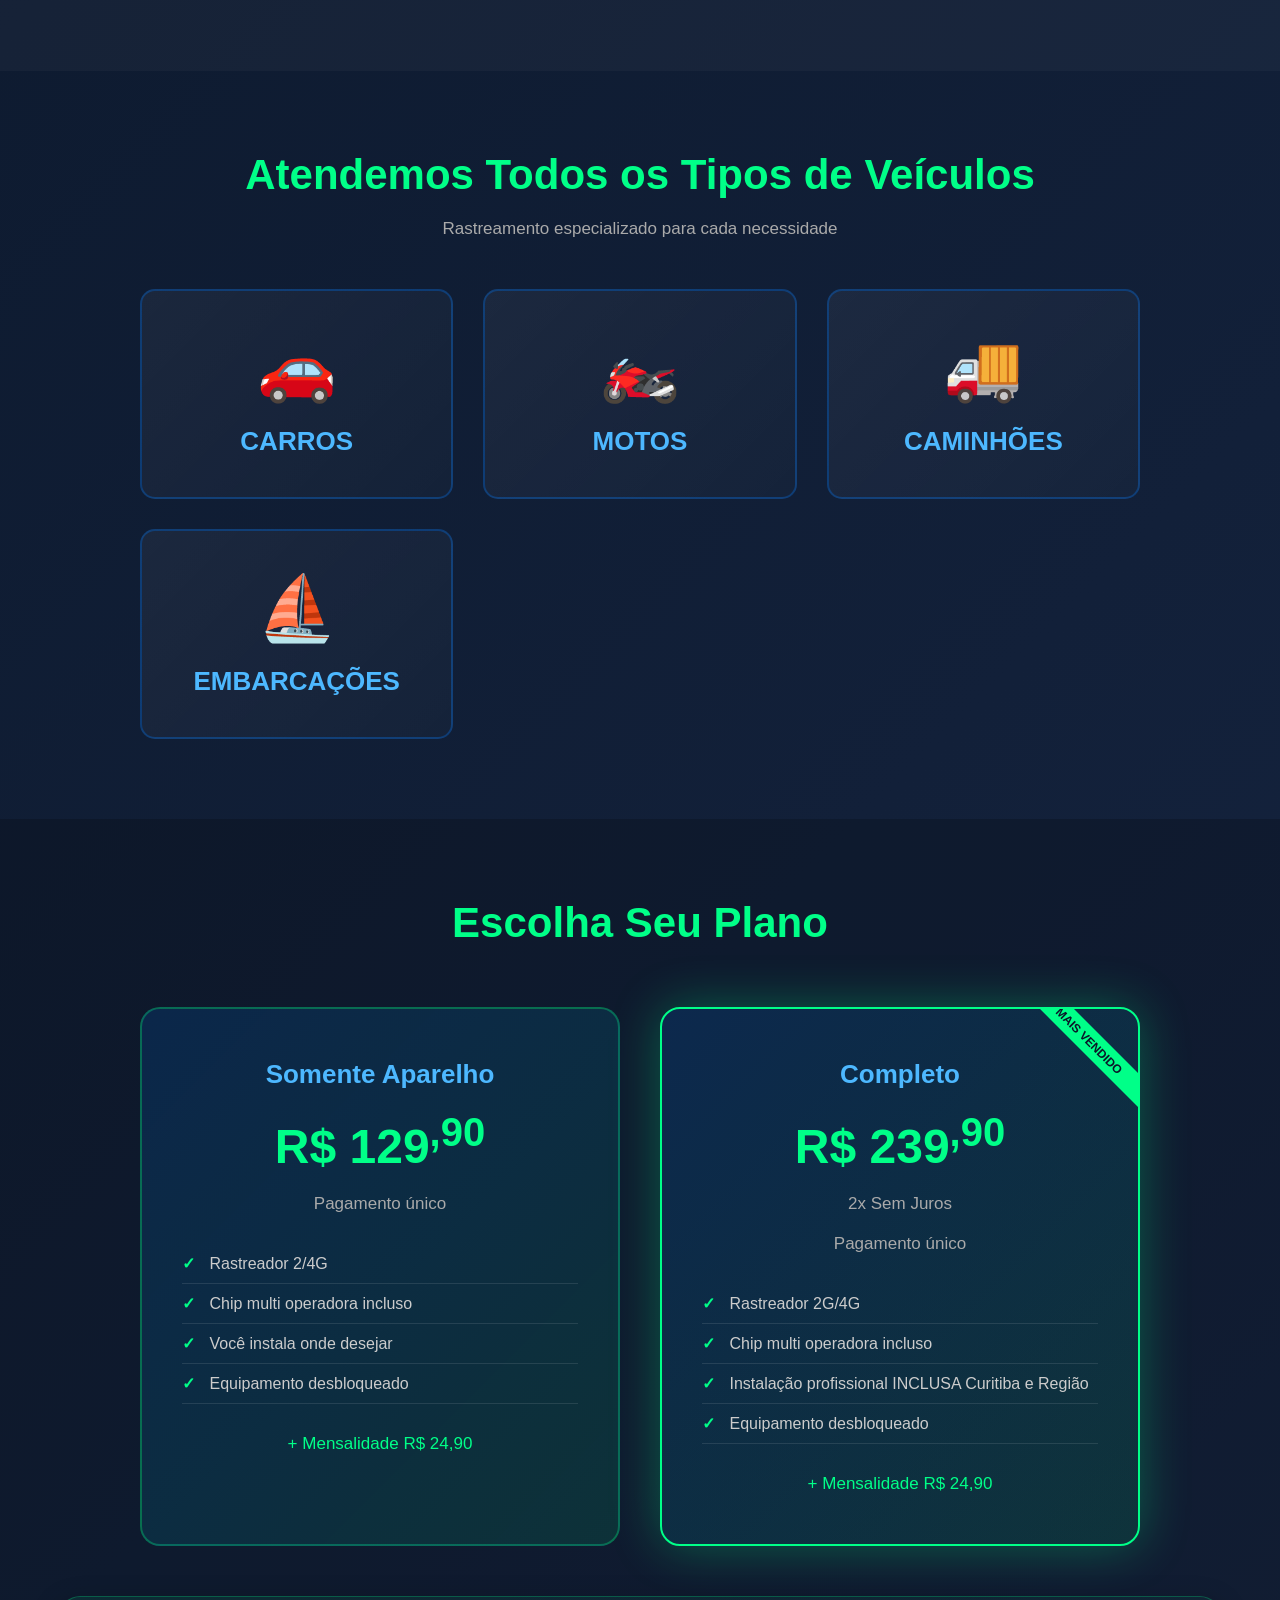
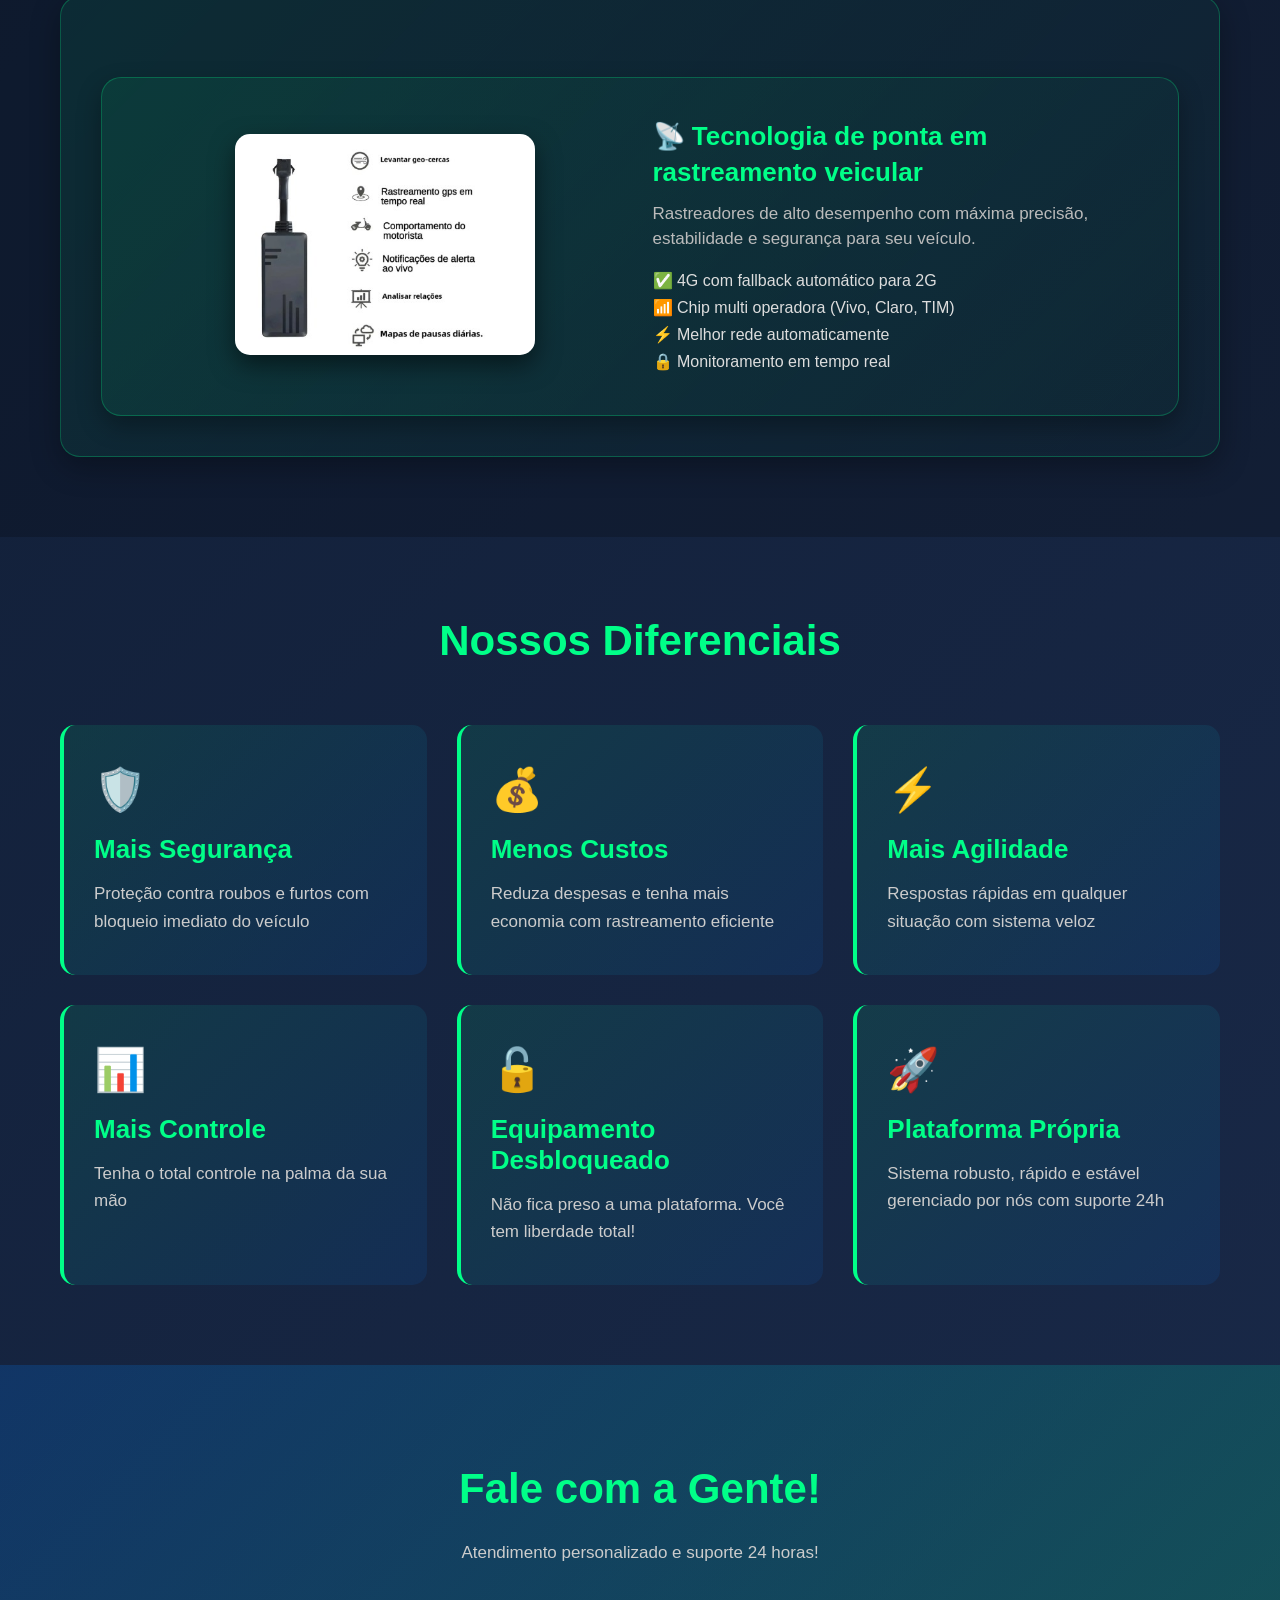
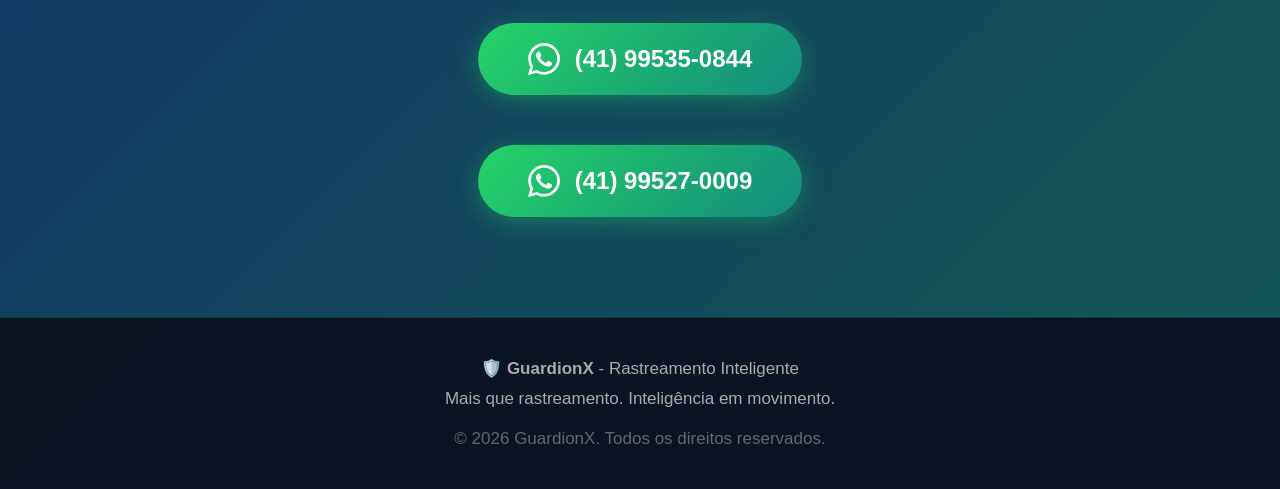
==== commit fa9a91fa: "Add files via upload" ====
--- a/index.html
+++ b/index.html
@@ -674,12 +674,37 @@
 ">
 
     <!-- TEXTO -->
-    <div style="flex: 1; min-width: 280px; text-align: left;">
+    <div style="
+    display: flex;
+    flex-direction: column;
+    gap: 25px;
+    margin-top: 40px;
+    padding: 25px;
+    background: linear-gradient(135deg, rgba(0,255,136,0.08), rgba(0,255,136,0.02));
+    border-radius: 20px;
+    border: 1px solid rgba(0,255,136,0.25);
+    box-shadow: 0 10px 25px rgba(0,0,0,0.3);
+">
+
+    <!-- IMAGEM (vem primeiro no mobile) -->
+    <div style="text-align: center;">
+        <img src="j16.jpg" 
+             alt="Rastreador Veicular"
+             style="
+                width: 100%;
+                max-width: 300px;
+                border-radius: 15px;
+                box-shadow: 0 10px 25px rgba(0,0,0,0.5);
+             ">
+    </div>
+
+    <!-- TEXTO -->
+    <div style="text-align: left;">
         
         <h3 style="
             color: #00ff88;
-            font-size: 26px;
-            margin-bottom: 15px;
+            font-size: 20px;
+            margin-bottom: 10px;
             line-height: 1.4;
         ">
             📡 Tecnologia de ponta em rastreamento veicular
@@ -687,12 +712,11 @@
 
         <p style="
             color: #bbb;
-            font-size: 17px;
-            margin-bottom: 20px;
-            line-height: 1.6;
+            font-size: 15px;
+            margin-bottom: 15px;
+            line-height: 1.5;
         ">
-            Utilizamos apenas rastreadores de alto desempenho, garantindo máxima precisão,
-            estabilidade e segurança para o seu veículo em qualquer situação.
+            Rastreadores de alto desempenho com máxima precisão, estabilidade e segurança para seu veículo.
         </p>
 
         <ul style="
@@ -700,29 +724,45 @@
             padding: 0;
             margin: 0;
             color: #ddd;
-            font-size: 16px;
-            line-height: 1.8;
+            font-size: 14px;
+            line-height: 1.7;
         ">
-            <li>✅ Tecnologia 4G com fallback automático para 2G</li>
+            <li>✅ 4G com fallback automático para 2G</li>
             <li>📶 Chip multi operadora (Vivo, Claro, TIM)</li>
-            <li>⚡ Conexão inteligente na melhor rede disponível</li>
-            <li>🔒 Monitoramento seguro em tempo real</li>
+            <li>⚡ Melhor rede automaticamente</li>
+            <li>🔒 Monitoramento em tempo real</li>
         </ul>
 
     </div>
 
-    <!-- IMAGEM -->
-    <div style="flex: 1; min-width: 250px; text-align: center;">
-        <img src="j16.jpg" 
-             alt="Rastreador Veicular"
-             style="
-                max-width: 100%;
-                border-radius: 15px;
-                box-shadow: 0 10px 25px rgba(0,0,0,0.5);
-             ">
-    </div>
-
 </div>
+
+<!-- RESPONSIVO PARA DESKTOP -->
+<style>
+@media (min-width: 768px) {
+    div[style*="flex-direction: column"] {
+        flex-direction: row !important;
+        align-items: center;
+        padding: 40px !important;
+    }
+
+    div[style*="flex-direction: column"] > div {
+        flex: 1;
+    }
+
+    h3 {
+        font-size: 26px !important;
+    }
+
+    p {
+        font-size: 17px !important;
+    }
+
+    ul {
+        font-size: 16px !important;
+    }
+}
+</style>
 
 
         </div>
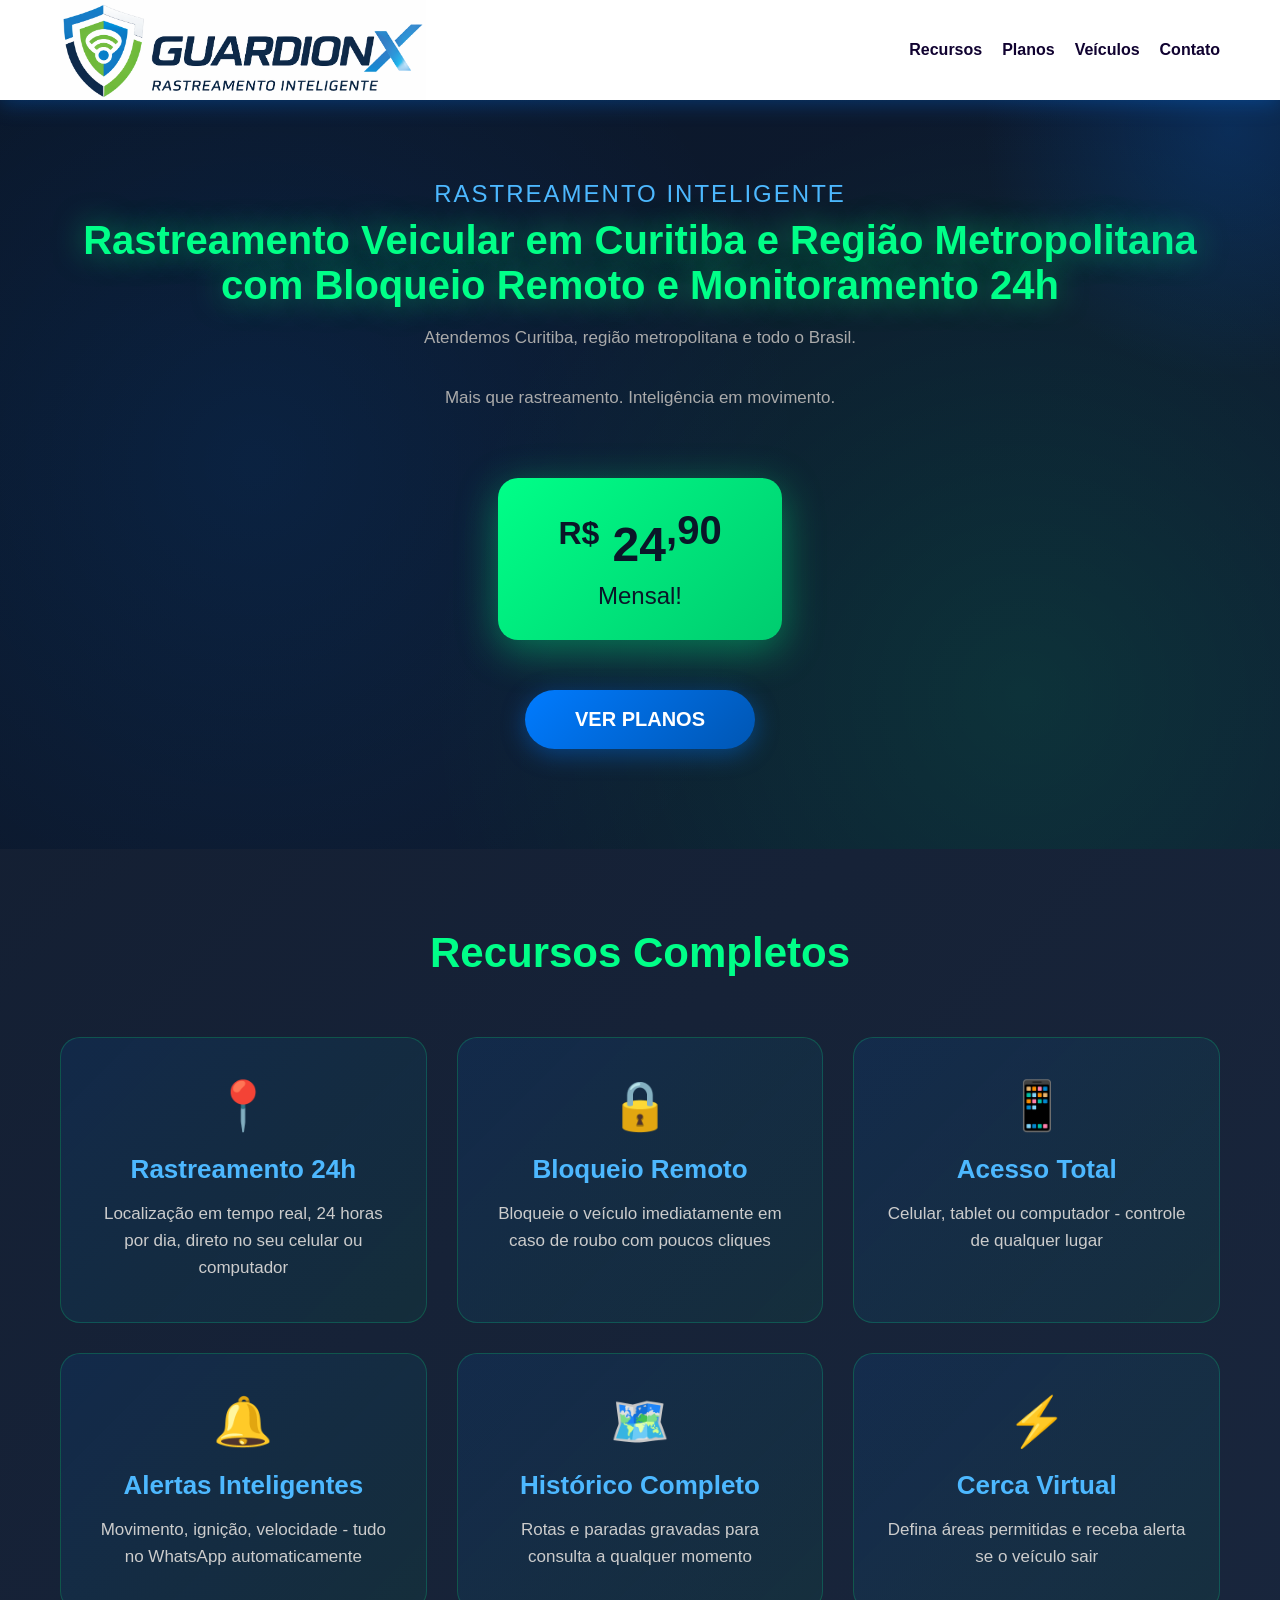
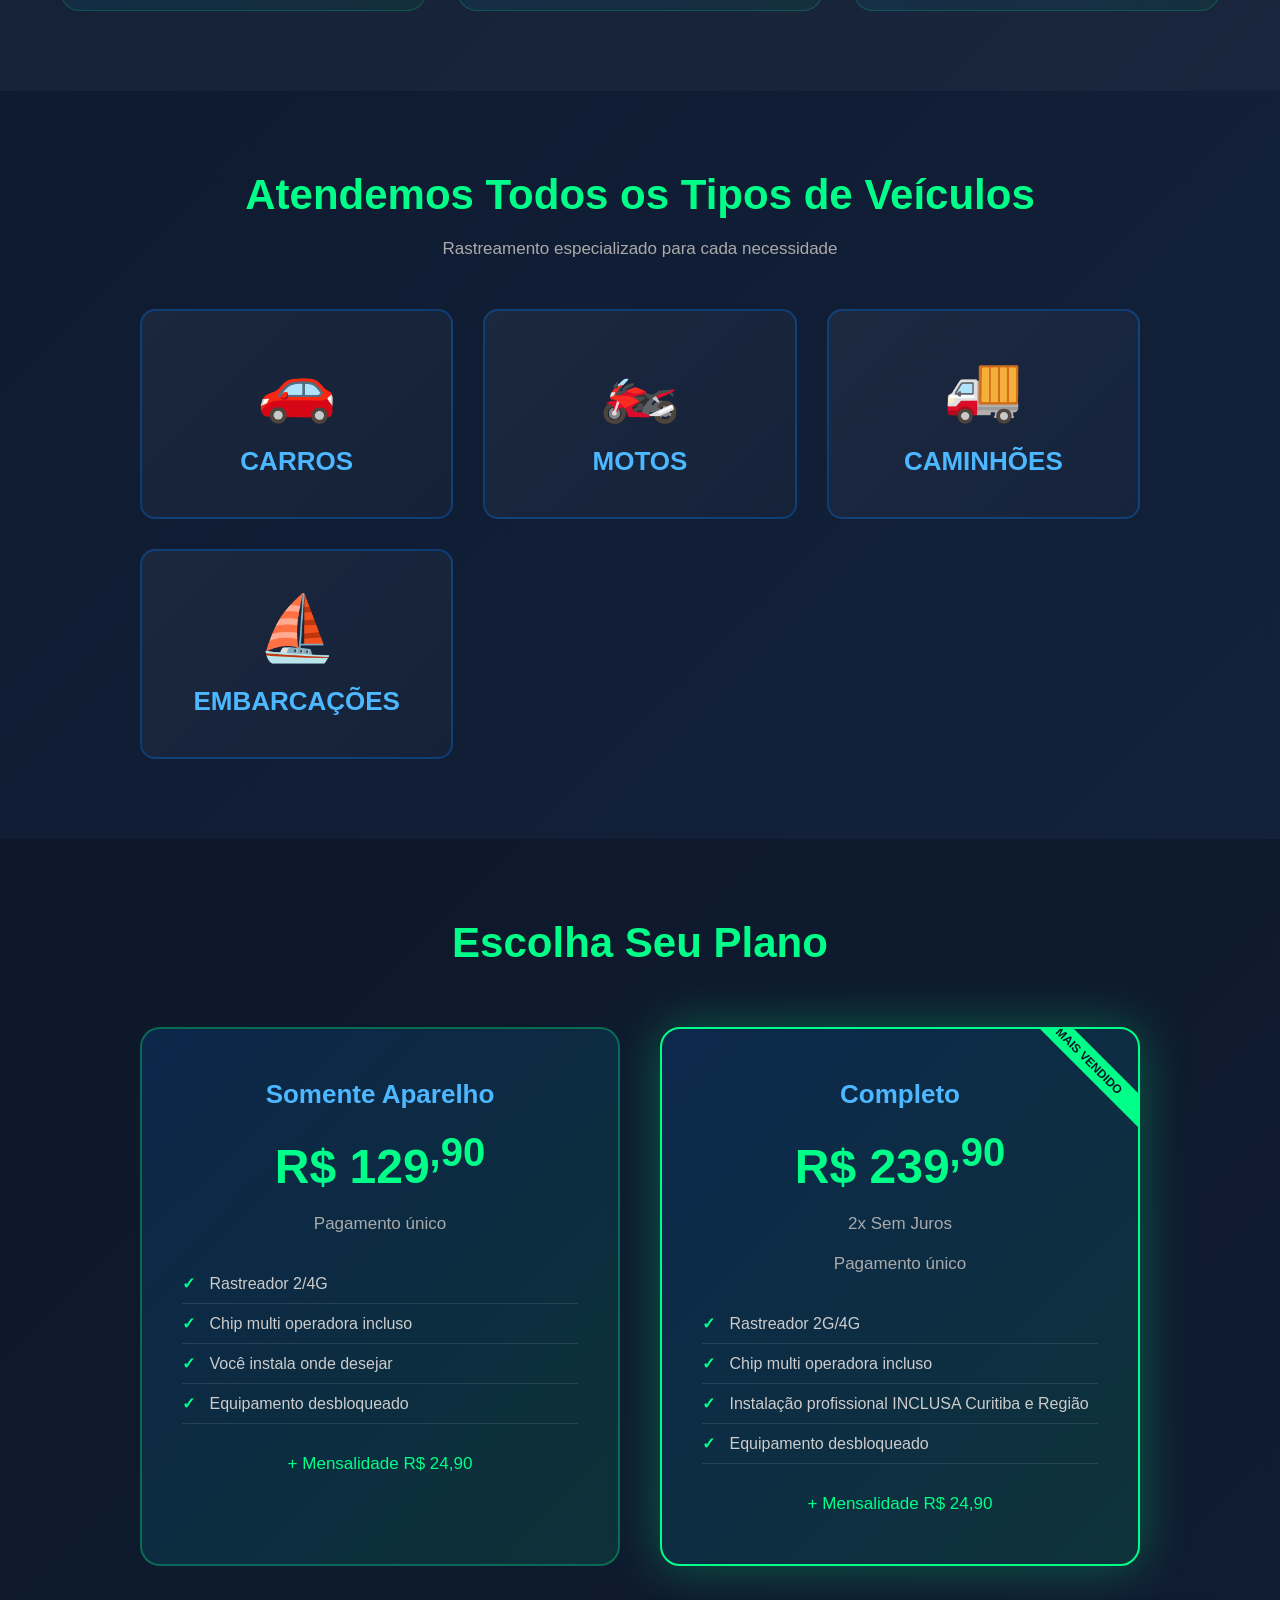
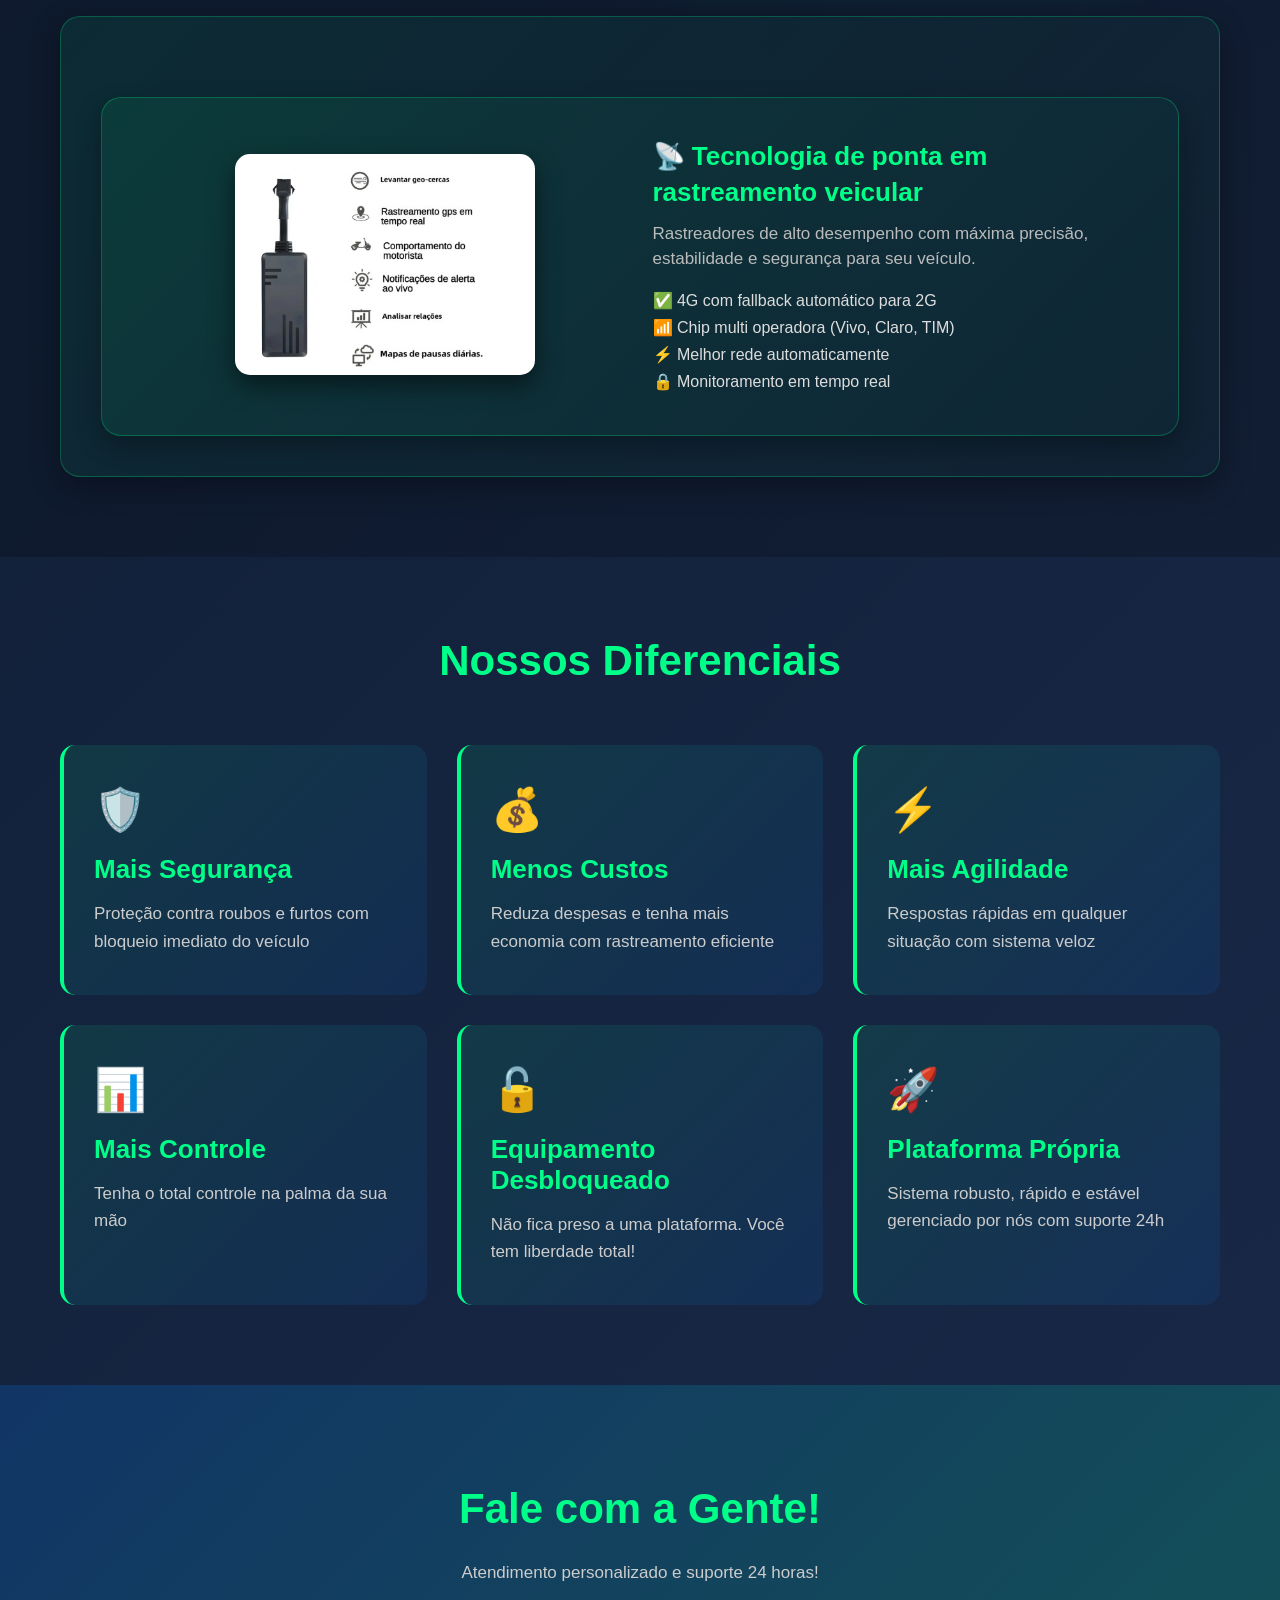
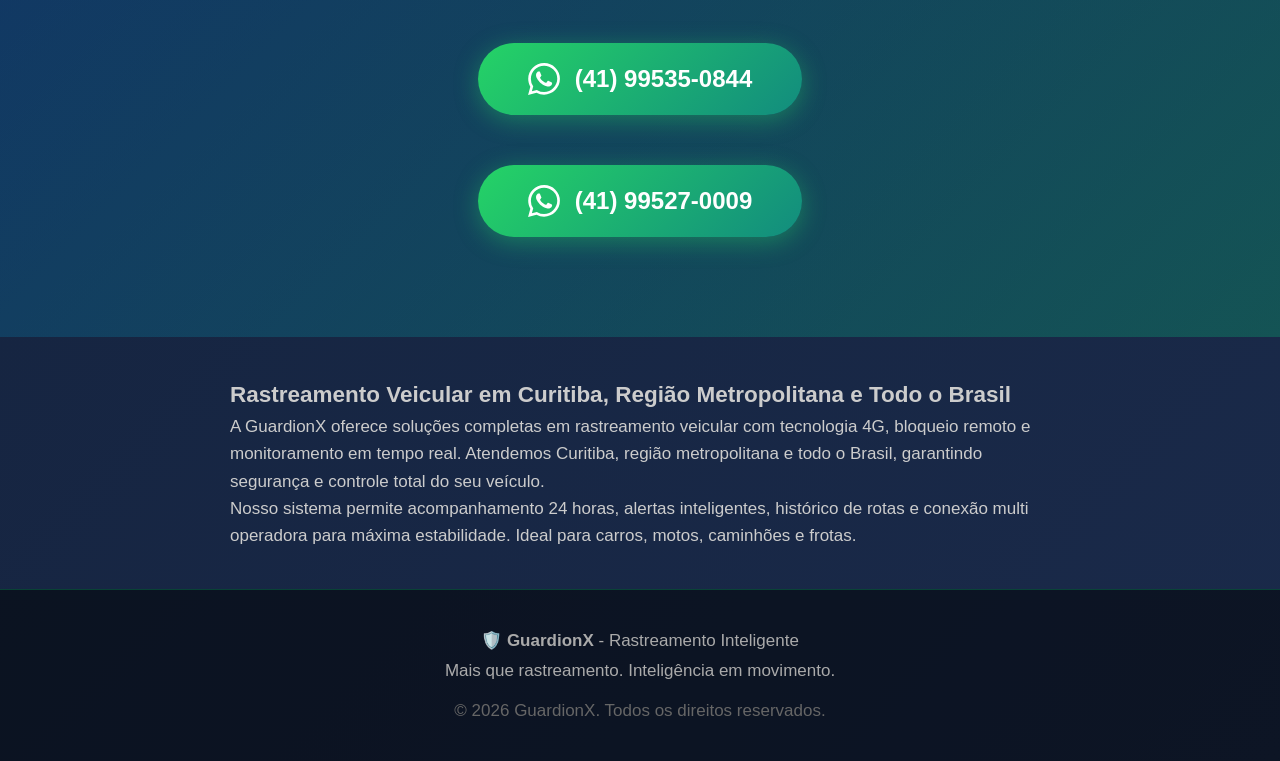
==== commit 0d667017: "Add files via upload" ====
--- a/index.html
+++ b/index.html
@@ -3,7 +3,8 @@
 <head>
     <meta charset="UTF-8">
     <meta name="viewport" content="width=device-width, initial-scale=1.0">
-    <title>GuardionX - Rastreamento Inteligente</title>
+    <title>Rastreamento Veicular em Curitiba e Brasil | GuardionX</title>
+    <link rel="icon" href="logotopo.png" type="image/png">
     <style>
         * {
             margin: 0;
@@ -95,7 +96,7 @@
         }
 
         .hero h1 {
-            font-size: 56px;
+            font-size: 40px;
             margin-bottom: 20px;
             color: #00ff88;
             text-shadow: 0 0 30px rgba(0, 255, 136, 0.5);
@@ -484,6 +485,43 @@
             }
         }
     </style>
+
+
+<meta name="description" content="Rastreamento veicular com tecnologia 4G, bloqueio remoto e monitoramento 24h. Atendemos Curitiba, região metropolitana e todo o Brasil. Planos a partir de R$ 24,90.">
+
+<meta name="keywords" content="rastreador veicular curitiba, rastreamento veicular brasil, gps carro, rastreador moto, bloqueio veicular, rastreador barato">
+
+<meta name="robots" content="index, follow">
+<meta name="author" content="GuardionX">
+
+<!-- SEO SOCIAL (quando compartilhar no WhatsApp/Facebook) -->
+<meta property="og:title" content="GuardionX - Rastreamento Veicular Inteligente">
+<meta property="og:description" content="Proteja seu veículo com rastreamento 24h e bloqueio remoto.">
+<meta property="og:image" content="https://www.guardionx.com.br/logo.png">
+<meta property="og:url" content="https://www.guardionx.com.br">
+<meta name="twitter:card" content="summary_large_image">
+
+<script type="application/ld+json">
+{
+  "@context": "https://schema.org",
+  "@type": "LocalBusiness",
+  "name": "GuardionX",
+  "url": "https://www.guardionx.com.br",
+  "telephone": "+55 41 99535-0844",
+  "areaServed": [
+    "Curitiba",
+    "Região Metropolitana de Curitiba",
+    "Brasil"
+  ],
+  "address": {
+    "@type": "PostalAddress",
+    "addressLocality": "Curitiba",
+    "addressRegion": "PR",
+    "addressCountry": "BR"
+  }
+}
+</script>
+
 </head>
 <body>
 
@@ -521,7 +559,8 @@
     <section class="hero">
         <div class="container">
             <div class="subtitle">RASTREAMENTO INTELIGENTE</div>
-            <h1>Tecnologia que PROTEGE.<br>Controle que gera RESULTADOS.</h1>
+            <h1>Rastreamento Veicular em Curitiba e Região Metropolitana com Bloqueio Remoto e Monitoramento 24h</h1>
+            <p class="tagline">Atendemos Curitiba, região metropolitana e todo o Brasil.</p>
             <p class="tagline">Mais que rastreamento. Inteligência em movimento.</p>
             
             <div class="price-highlight">
@@ -689,7 +728,7 @@
     <!-- IMAGEM (vem primeiro no mobile) -->
     <div style="text-align: center;">
         <img src="j16.jpg" 
-             alt="Rastreador Veicular"
+             alt="Rastreador Veicular 2G 4G Com Bloqueio Remoto"
              style="
                 width: 100%;
                 max-width: 300px;
@@ -848,6 +887,20 @@
         </div>
     </section>
 
+    <section style="max-width:900px; margin:auto; padding:40px; color:#ccc; font-size:15px; line-height:1.6;">
+<h2>Rastreamento Veicular em Curitiba, Região Metropolitana e Todo o Brasil</h2>
+
+<p>
+A GuardionX oferece soluções completas em rastreamento veicular com tecnologia 4G, bloqueio remoto e monitoramento em tempo real. 
+Atendemos Curitiba, região metropolitana e todo o Brasil, garantindo segurança e controle total do seu veículo.
+</p>
+
+<p>
+Nosso sistema permite acompanhamento 24 horas, alertas inteligentes, histórico de rotas e conexão multi operadora para máxima estabilidade.
+Ideal para carros, motos, caminhões e frotas.
+</p>
+</section>
+
     <!-- Footer -->
     <footer>
         <div class="container">
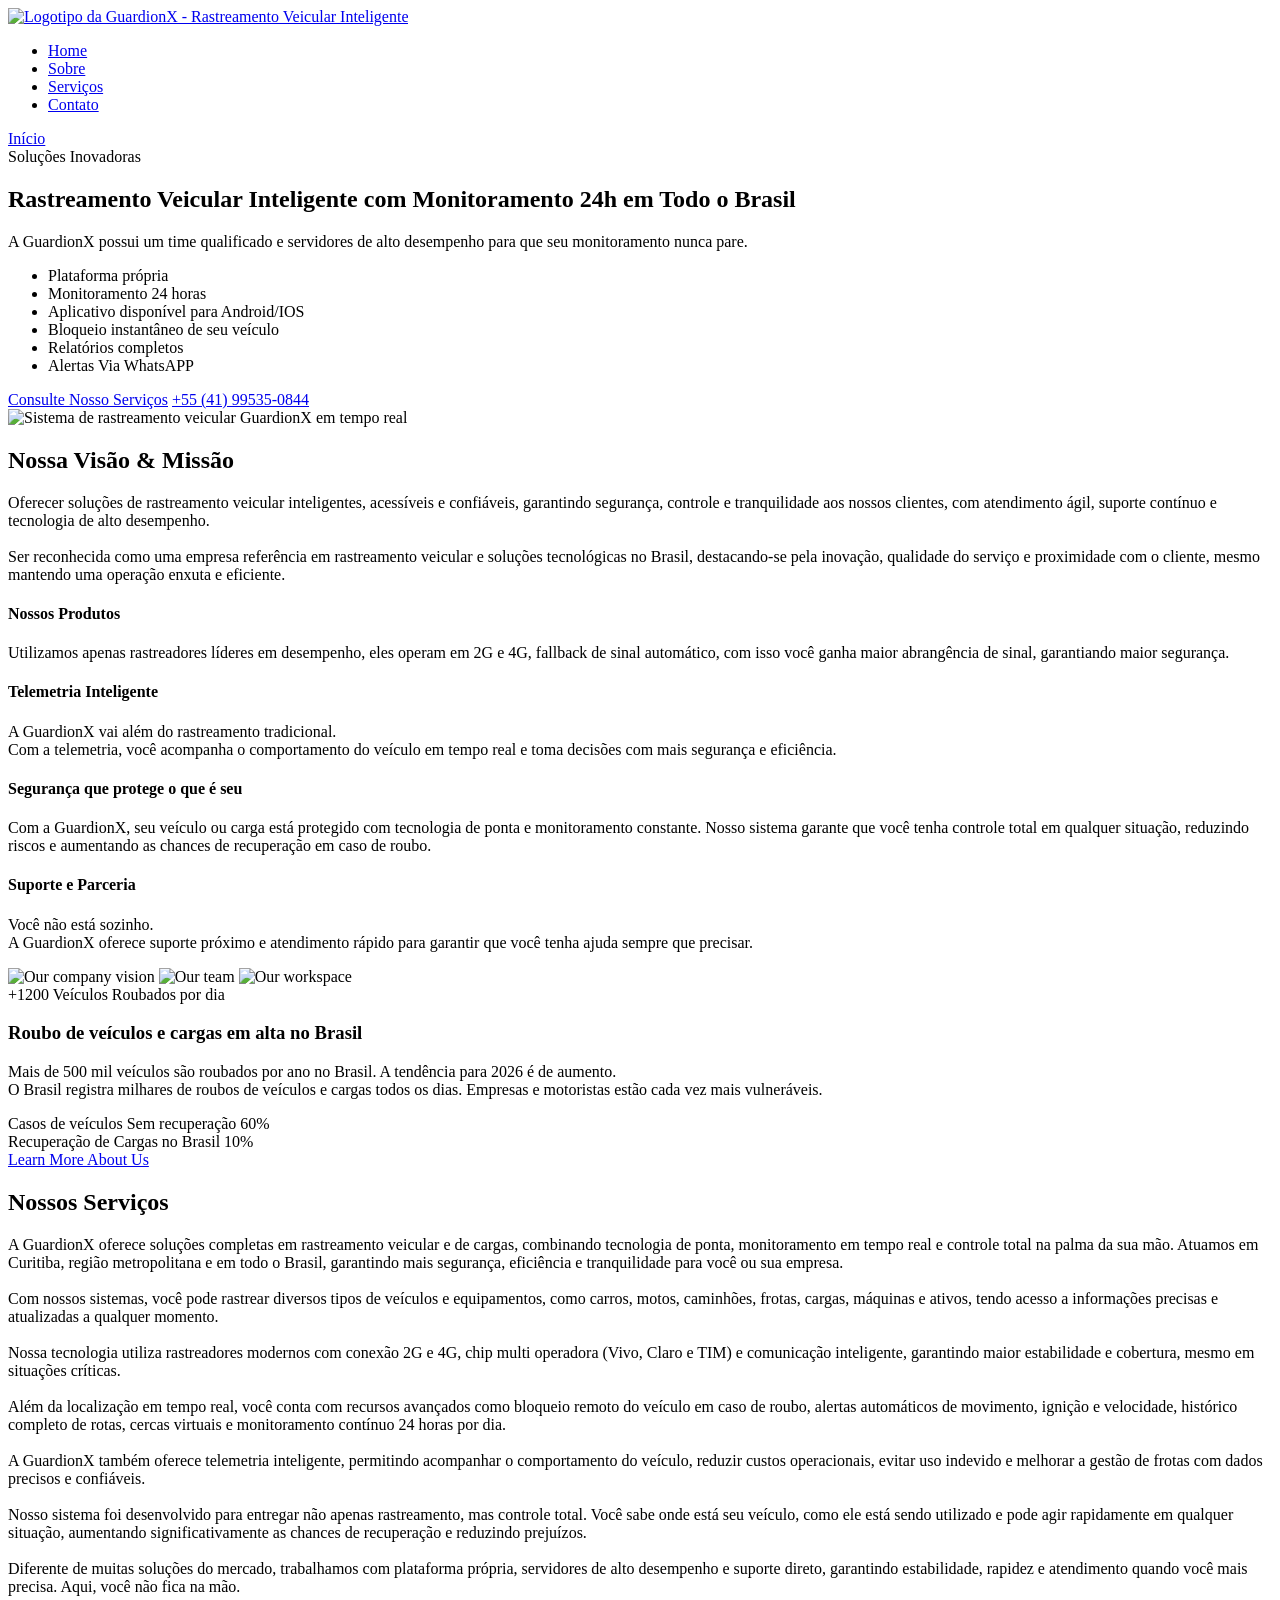
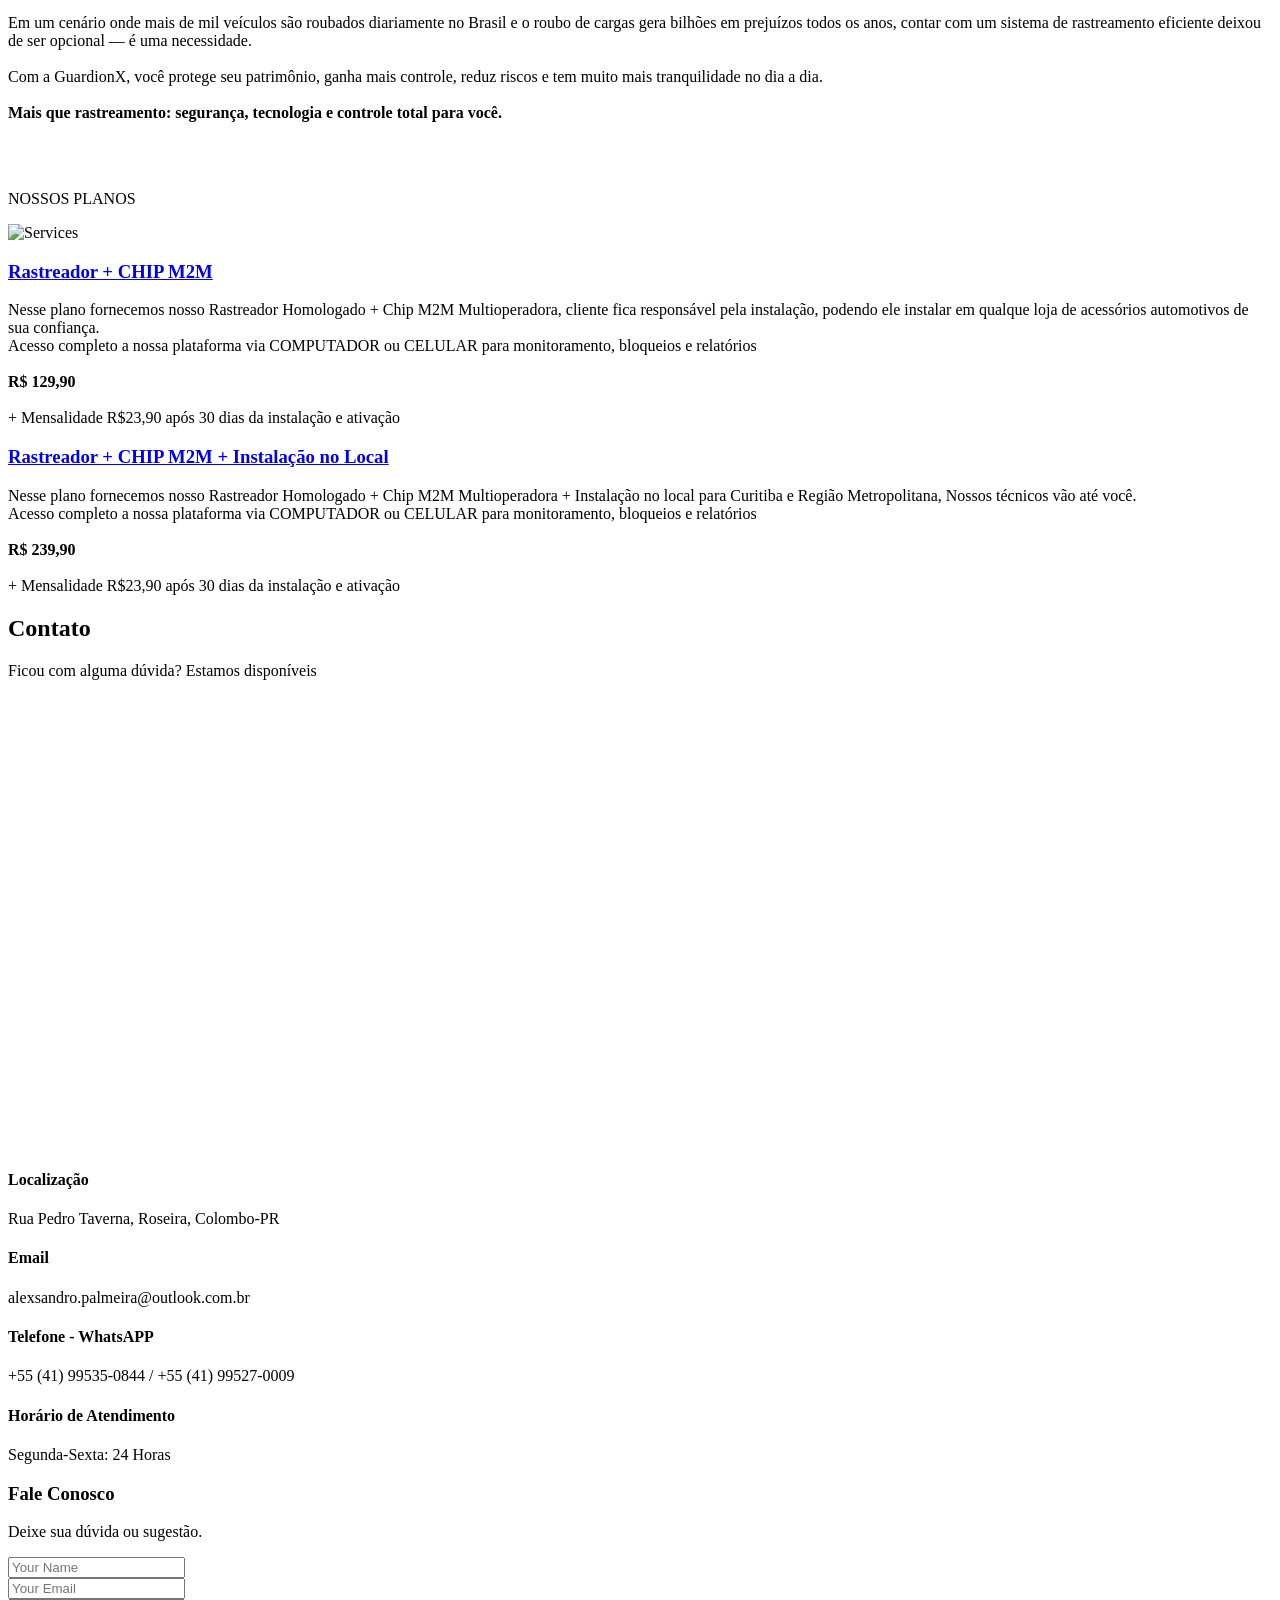
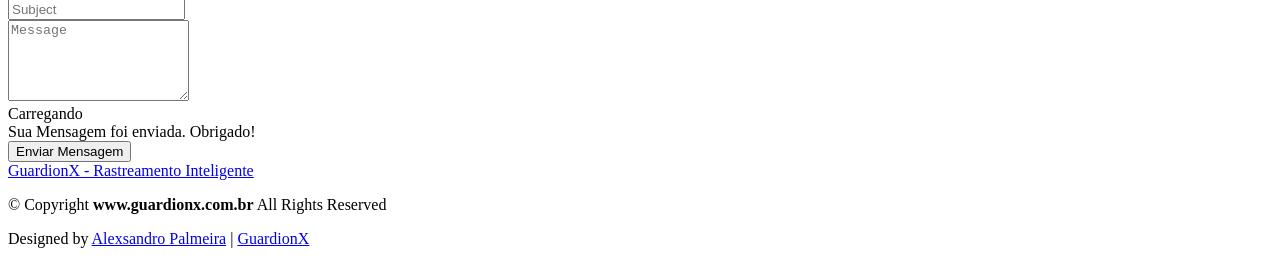
==== commit b5736299: "Add files via upload" ====
--- a/index.html
+++ b/index.html
@@ -1,918 +1,680 @@
 <!DOCTYPE html>
 <html lang="pt-BR">
+
 <head>
-    <meta charset="UTF-8">
-    <meta name="viewport" content="width=device-width, initial-scale=1.0">
-    <title>Rastreamento Veicular em Curitiba e Brasil | GuardionX</title>
-    <link rel="icon" href="logotopo.png" type="image/png">
-    <style>
-        * {
-            margin: 0;
-            padding: 0;
-            box-sizing: border-box;
-        }
-
-        body {
-            font-family: 'Segoe UI', Tahoma, Geneva, Verdana, sans-serif;
-            background: linear-gradient(135deg, #0a1628 0%, #1a2a4a 100%);
-            color: #fff;
-            overflow-x: hidden;
-        }
-
-        /* Header */
-        header {
-            background: #fff;
-            padding: 20px 0;
-            position: fixed;
-            width: 100%;
-            top: 0;
-            z-index: 1000;
-            box-shadow: 0 4px 20px rgba(0, 123, 255, 0.3);
-        }
-
-        .container {
-            max-width: 1200px;
-            margin: 0 auto;
-            padding: 0 20px;
-        }
-
-        nav {
-            display: flex;
-            justify-content: space-between;
-            align-items: center;
-        }
-
-        .logo {
-            font-size: 28px;
-            font-weight: bold;
-            color: #00ff88;
-            text-shadow: 0 0 20px rgba(0, 255, 136, 0.5);
-        }
-
-        .nav-links {
-            display: flex;
-            gap: 30px;
-            list-style: none;
-        }
-
-        .nav-links a {
-            color: #100230;
-            text-decoration: none;
-            transition: color 0.3s;
-            font-weight: 700;
-        }
-
-        .nav-links a:hover {
-            color: #00ff88;
-        }
-
-        /* Hero Section */
-        .hero {
-            margin-top: 80px;
-            padding: 100px 20px;
-            text-align: center;
-            background: 
-                radial-gradient(circle at 20% 50%, rgba(0, 123, 255, 0.1) 0%, transparent 50%),
-                radial-gradient(circle at 80% 80%, rgba(0, 255, 136, 0.1) 0%, transparent 50%);
-            position: relative;
-            overflow: hidden;
-        }
-
-        .hero::before {
-            content: '';
-            position: absolute;
-            width: 500px;
-            height: 500px;
-            background: radial-gradient(circle, rgba(0, 123, 255, 0.2) 0%, transparent 70%);
-            border-radius: 50%;
-            top: -200px;
-            right: -200px;
-            animation: pulse 4s infinite;
-        }
-
-        @keyframes pulse {
-            0%, 100% { transform: scale(1); opacity: 0.3; }
-            50% { transform: scale(1.2); opacity: 0.5; }
-        }
-
-        .hero h1 {
-            font-size: 40px;
-            margin-bottom: 20px;
-            color: #00ff88;
-            text-shadow: 0 0 30px rgba(0, 255, 136, 0.5);
-        }
-
-        .hero .subtitle {
-            font-size: 24px;
-            color: #4db8ff;
-            margin-bottom: 10px;
-            font-weight: 300;
-            letter-spacing: 2px;
-        }
-
-        .hero .tagline {
-            font-size: 18px;
-            color: #aaa;
-            margin-bottom: 40px;
-        }
-
-        .price-highlight {
-            display: inline-block;
-            background: linear-gradient(135deg, #00ff88 0%, #00cc6f 100%);
-            color: #0a1628;
-            padding: 30px 60px;
-            border-radius: 20px;
-            font-size: 48px;
-            font-weight: bold;
-            margin: 30px 0;
-            box-shadow: 0 10px 40px rgba(0, 255, 136, 0.4);
-            animation: glow 2s infinite;
-        }
-
-        @keyframes glow {
-            0%, 100% { box-shadow: 0 10px 40px rgba(0, 255, 136, 0.4); }
-            50% { box-shadow: 0 10px 60px rgba(0, 255, 136, 0.7); }
-        }
-
-        .price-highlight .currency {
-            font-size: 32px;
-            vertical-align: super;
-        }
-
-        .price-highlight .period {
-            font-size: 24px;
-            display: block;
-            margin-top: 10px;
-            font-weight: normal;
-        }
-
-        .cta-button {
-            display: inline-block;
-            background: linear-gradient(135deg, #007bff 0%, #0056b3 100%);
-            color: white;
-            padding: 18px 50px;
-            border-radius: 50px;
-            text-decoration: none;
-            font-size: 20px;
-            font-weight: bold;
-            margin-top: 20px;
-            transition: transform 0.3s, box-shadow 0.3s;
-            box-shadow: 0 5px 25px rgba(0, 123, 255, 0.4);
-        }
-
-        .cta-button:hover {
-            transform: translateY(-3px);
-            box-shadow: 0 8px 35px rgba(0, 123, 255, 0.6);
-        }
-
-        /* Features Grid */
-        .features {
-            padding: 80px 20px;
-            background: rgba(255, 255, 255, 0.03);
-        }
-
-        .features h2 {
-            text-align: center;
-            font-size: 42px;
-            margin-bottom: 60px;
-            color: #00ff88;
-        }
-
-        .features-grid {
-            display: grid;
-            grid-template-columns: repeat(auto-fit, minmax(280px, 1fr));
-            gap: 30px;
-            max-width: 1200px;
-            margin: 0 auto;
-        }
-
-        .feature-card {
-            background: linear-gradient(135deg, rgba(0, 123, 255, 0.1) 0%, rgba(0, 255, 136, 0.05) 100%);
-            padding: 40px 30px;
-            border-radius: 20px;
-            text-align: center;
-            border: 1px solid rgba(0, 255, 136, 0.2);
-            transition: transform 0.3s, box-shadow 0.3s;
-        }
-
-        .feature-card:hover {
-            transform: translateY(-10px);
-            box-shadow: 0 15px 40px rgba(0, 123, 255, 0.3);
-            border-color: rgba(0, 255, 136, 0.5);
-        }
-
-        .feature-icon {
-            font-size: 48px;
-            margin-bottom: 20px;
-        }
-
-        .feature-card h3 {
-            font-size: 22px;
-            margin-bottom: 15px;
-            color: #4db8ff;
-        }
-
-        .feature-card p {
-            color: #ccc;
-            line-height: 1.6;
-        }
-
-        /* Vehicles Section */
-        .vehicles {
-            padding: 80px 20px;
-            text-align: center;
-        }
-
-        .vehicles h2 {
-            font-size: 42px;
-            margin-bottom: 20px;
-            color: #00ff88;
-        }
-
-        .vehicles-subtitle {
-            font-size: 18px;
-            color: #aaa;
-            margin-bottom: 50px;
-        }
-
-        .vehicles-grid {
-            display: grid;
-            grid-template-columns: repeat(auto-fit, minmax(250px, 1fr));
-            gap: 30px;
-            max-width: 1000px;
-            margin: 0 auto;
-        }
-
-        .vehicle-card {
-            background: linear-gradient(135deg, rgba(255, 255, 255, 0.05) 0%, rgba(255, 255, 255, 0.02) 100%);
-            padding: 40px 20px;
-            border-radius: 15px;
-            border: 2px solid rgba(0, 123, 255, 0.3);
-            transition: all 0.3s;
-        }
-
-        .vehicle-card:hover {
-            border-color: rgba(0, 255, 136, 0.6);
-            transform: scale(1.05);
-        }
-
-        .vehicle-card .icon {
-            font-size: 64px;
-            margin-bottom: 20px;
-        }
-
-        .vehicle-card h3 {
-            font-size: 24px;
-            color: #4db8ff;
-        }
-
-        /* Plans Section */
-        .plans {
-            padding: 80px 20px;
-            background: rgba(0, 0, 0, 0.2);
-        }
-
-        .plans h2 {
-            text-align: center;
-            font-size: 42px;
-            margin-bottom: 60px;
-            color: #00ff88;
-        }
-
-        .plans-grid {
-            display: grid;
-            grid-template-columns: repeat(auto-fit, minmax(300px, 1fr));
-            gap: 40px;
-            max-width: 1000px;
-            margin: 0 auto;
-        }
-
-        .plan-card {
-            background: linear-gradient(135deg, rgba(0, 123, 255, 0.15) 0%, rgba(0, 255, 136, 0.1) 100%);
-            padding: 50px 40px;
-            border-radius: 20px;
-            text-align: center;
-            border: 2px solid rgba(0, 255, 136, 0.3);
-            position: relative;
-            overflow: hidden;
-        }
-
-        .plan-card.featured {
-            border-color: #00ff88;
-            box-shadow: 0 0 50px rgba(0, 255, 136, 0.3);
-        }
-
-        .plan-card .badge {
-            position: absolute;
-            top: 20px;
-            right: -35px;
-            background: #00ff88;
-            color: #0a1628;
-            padding: 5px 40px;
-            transform: rotate(45deg);
-            font-size: 12px;
-            font-weight: bold;
-        }
-
-        .plan-card h3 {
-            font-size: 28px;
-            margin-bottom: 20px;
-            color: #4db8ff;
-        }
-
-        .plan-price {
-            font-size: 48px;
-            font-weight: bold;
-            color: #00ff88;
-            margin: 20px 0;
-        }
-
-        .plan-features {
-            list-style: none;
-            margin: 30px 0;
-            text-align: left;
-        }
-
-        .plan-features li {
-            padding: 10px 0;
-            border-bottom: 1px solid rgba(255, 255, 255, 0.1);
-            color: #ccc;
-        }
-
-        .plan-features li:before {
-            content: "✓ ";
-            color: #00ff88;
-            font-weight: bold;
-            margin-right: 10px;
-        }
-
-        /* Differentials Section */
-        .differentials {
-            padding: 80px 20px;
-        }
-
-        .differentials h2 {
-            text-align: center;
-            font-size: 42px;
-            margin-bottom: 60px;
-            color: #00ff88;
-        }
-
-        .diff-grid {
-            display: grid;
-            grid-template-columns: repeat(auto-fit, minmax(280px, 1fr));
-            gap: 30px;
-            max-width: 1200px;
-            margin: 0 auto;
-        }
-
-        .diff-card {
-            background: linear-gradient(135deg, rgba(0, 255, 136, 0.1) 0%, rgba(0, 123, 255, 0.1) 100%);
-            padding: 40px 30px;
-            border-radius: 15px;
-            border-left: 4px solid #00ff88;
-        }
-
-        .diff-card .icon {
-            font-size: 42px;
-            margin-bottom: 20px;
-        }
-
-        .diff-card h3 {
-            font-size: 22px;
-            margin-bottom: 15px;
-            color: #00ff88;
-        }
-
-        .diff-card p {
-            color: #ccc;
-            line-height: 1.6;
-        }
-
-        /* Contact Section */
-        .contact {
-            padding: 100px 20px;
-            text-align: center;
-            background: linear-gradient(135deg, rgba(0, 123, 255, 0.2) 0%, rgba(0, 255, 136, 0.2) 100%);
-        }
-
-        .contact h2 {
-            font-size: 42px;
-            margin-bottom: 30px;
-            color: #00ff88;
-        }
-
-        .contact-info {
-            display: flex;
-            justify-content: center;
-            gap: 50px;
-            flex-wrap: wrap;
-            margin-top: 40px;
-        }
-
-        .contact-item {
-            display: flex;
-            align-items: center;
-            gap: 15px;
-            font-size: 24px;
-            background: rgba(0, 0, 0, 0.3);
-            padding: 20px 40px;
-            border-radius: 50px;
-            transition: transform 0.3s;
-        }
-
-        .contact-item:hover {
-            transform: scale(1.05);
-        }
-
-        .contact-item .icon {
-            font-size: 32px;
-            color: #00ff88;
-        }
-
-        .whatsapp-btn {
-            display: inline-flex;
-            align-items: center;
-            gap: 15px;
-            background: linear-gradient(135deg, #25D366 0%, #128C7E 100%);
-            color: white;
-            padding: 20px 50px;
-            border-radius: 50px;
-            text-decoration: none;
-            font-size: 24px;
-            font-weight: bold;
-            margin-top: 30px;
-            box-shadow: 0 5px 25px rgba(37, 211, 102, 0.4);
-            transition: transform 0.3s;
-        }
-
-        .whatsapp-btn:hover {
-            transform: translateY(-3px);
-            box-shadow: 0 8px 35px rgba(37, 211, 102, 0.6);
-        }
-
-        /* Footer */
-        footer {
-            background: rgba(0, 0, 0, 0.5);
-            padding: 40px 20px;
-            text-align: center;
-            border-top: 1px solid rgba(0, 255, 136, 0.2);
-        }
-
-        footer p {
-            color: #aaa;
-        }
-
-        /* Responsive */
-        @media (max-width: 768px) {
-            .hero h1 {
-                font-size: 36px;
-            }
-
-            .price-highlight {
-                font-size: 36px;
-                padding: 20px 40px;
-            }
-
-            .nav-links {
-                display: none;
-            }
-
-            .plans-grid,
-            .features-grid,
-            .vehicles-grid {
-                grid-template-columns: 1fr;
-            }
-        }
-    </style>
-
-
-<meta name="description" content="Rastreamento veicular com tecnologia 4G, bloqueio remoto e monitoramento 24h. Atendemos Curitiba, região metropolitana e todo o Brasil. Planos a partir de R$ 24,90.">
-
-<meta name="keywords" content="rastreador veicular curitiba, rastreamento veicular brasil, gps carro, rastreador moto, bloqueio veicular, rastreador barato">
-
-<meta name="robots" content="index, follow">
-<meta name="author" content="GuardionX">
-
-<!-- SEO SOCIAL (quando compartilhar no WhatsApp/Facebook) -->
-<meta property="og:title" content="GuardionX - Rastreamento Veicular Inteligente">
-<meta property="og:description" content="Proteja seu veículo com rastreamento 24h e bloqueio remoto.">
-<meta property="og:image" content="https://www.guardionx.com.br/logo.png">
-<meta property="og:url" content="https://www.guardionx.com.br">
-<meta name="twitter:card" content="summary_large_image">
-
+  <meta charset="utf-8">
+  <meta content="width=device-width, initial-scale=1.0" name="viewport">
+  <!-- <title>GuardionX - Rastreamento Veicular</title> -->
+  <title>Rastreamento Veicular em Curitiba e Brasil | GuardionX Monitoramento 24h</title>
+  <!-- <meta name="description" content="">
+  <meta name="keywords" content=""> -->
+  <meta name="description" content="Rastreamento veicular com bloqueio remoto, monitoramento 24h e telemetria inteligente. Atendemos Curitiba e todo o Brasil. Proteja seu veículo com a GuardionX.">
+  <meta name="keywords" content="rastreamento veicular, rastreador veicular, bloqueador veicular, monitoramento de veículos, rastreamento Curitiba, rastreador carro, segurança veicular, rastreamento Colombo, rastreamento Quatro Barras, rastreamento São Jose dos Pinhais, rastreamento Araucaria, rastreamento Fazenda Rio Grande, rastreamento Piraquara">
+
+
+  <!-- Favicons -->
+  <link href="assets/img/logotopo.png" rel="icon">
+  <link href="assets/img/apple-touch-icon.png" rel="apple-touch-icon">
+
+  <!-- Fonts -->
+  <link href="https://fonts.googleapis.com" rel="preconnect">
+  <link href="https://fonts.gstatic.com" rel="preconnect" crossorigin>
+  <link href="https://fonts.googleapis.com/css2?family=Roboto:ital,wght@0,100;0,300;0,400;0,500;0,700;0,900;1,100;1,300;1,400;1,500;1,700;1,900&family=Montserrat:ital,wght@0,100;0,200;0,300;0,400;0,500;0,600;0,700;0,800;0,900;1,100;1,200;1,300;1,400;1,500;1,600;1,700;1,800;1,900&family=Raleway:ital,wght@0,100;0,200;0,300;0,400;0,500;0,600;0,700;0,800;0,900;1,100;1,200;1,300;1,400;1,500;1,600;1,700;1,800;1,900&display=swap" rel="stylesheet">
+
+  <!-- Vendor CSS Files -->
+  <link href="assets/vendor/bootstrap/css/bootstrap.min.css" rel="stylesheet">
+  <link href="assets/vendor/bootstrap-icons/bootstrap-icons.css" rel="stylesheet">
+  <link href="assets/vendor/aos/aos.css" rel="stylesheet">
+  <link href="assets/vendor/swiper/swiper-bundle.min.css" rel="stylesheet">
+
+  <!-- Main CSS File -->
+  <link href="assets/css/main.css" rel="stylesheet">
+
+  <!-- =======================================================
+  * Template Name: Scout
+  * Template URL: https://bootstrapmade.com/scout-bootstrap-multipurpose-template/
+  * Updated: May 05 2025 with Bootstrap v5.3.5
+  * Author: BootstrapMade.com
+  * License: https://bootstrapmade.com/license/
+  ======================================================== -->
 <script type="application/ld+json">
 {
   "@context": "https://schema.org",
   "@type": "LocalBusiness",
   "name": "GuardionX",
-  "url": "https://www.guardionx.com.br",
-  "telephone": "+55 41 99535-0844",
-  "areaServed": [
-    "Curitiba",
-    "Região Metropolitana de Curitiba",
-    "Brasil"
-  ],
+  "image": "https://www.guardionx.com.br/assets/img/logo.png",
   "address": {
     "@type": "PostalAddress",
-    "addressLocality": "Curitiba",
+    "streetAddress": "Rua Pedro Taverna",
+    "addressLocality": "Colombo",
     "addressRegion": "PR",
     "addressCountry": "BR"
-  }
+  },
+  "telephone": "+5541995350844",
+  "url": "https://www.guardionx.com.br"
 }
 </script>
 
 </head>
-<body>
-
-<header>
-    <div class="container">
-        <nav style="
-            height: 60px;
-            display: flex;
-            align-items: center;
-            justify-content: space-between;
-        ">
-            <!-- Logo -->
-            <div class="logo" style="display: flex; align-items: center;">
-                <img src="logo.png" alt="GuardionX" height="100">
-            </div>
-
-            <!-- Links -->
-            <ul class="nav-links" style="
-                display: flex;
-                gap: 20px;
-                list-style: none;
-                margin: 0;
-                padding: 0;
-            ">
-                <li><a href="#recursos">Recursos</a></li>
-                <li><a href="#planos">Planos</a></li>
-                <li><a href="#veiculos">Veículos</a></li>
-                <li><a href="#contato">Contato</a></li>
+
+<body class="index-page">
+
+  <header id="header" class="header d-flex align-items-center sticky-top">
+    <div class="container-fluid container-xl position-relative d-flex align-items-center">
+
+      <a href="index.html" class="logo d-flex align-items-center me-auto">
+        <!-- Uncomment the line below if you also wish to use an image logo -->
+        <!-- <img src="assets/img/logo.webp" alt=""> -->
+        <img src="assets/img/logo.png" alt="Logotipo da GuardionX - Rastreamento Veicular Inteligente">
+        <!--<h1 class="sitename"><b>GuardionX</b> - Rastreamento Veicular Inteligente</h1>-->
+      </a>
+
+      <nav id="navmenu" class="navmenu">
+        <ul>
+          <li><a href="#hero" class="active">Home</a></li>
+          <li><a href="#about">Sobre</a></li>
+          <li><a href="#services">Serviços</a></li>
+          <!-- <li><a href="#team">Time</a></li> -->
+         <!-- <li class="dropdown"><a href="#"><span>Menu</span> <i class="bi bi-chevron-down toggle-dropdown"></i></a>
+            <ul>
+              <li><a href="#">Dropdown 1</a></li>
+              <li class="dropdown"><a href="#"><span>Deep Dropdown</span> <i class="bi bi-chevron-down toggle-dropdown"></i></a>
+                <ul>
+                  <li><a href="#">Deep Dropdown 1</a></li>
+                  <li><a href="#">Deep Dropdown 2</a></li>
+                  <li><a href="#">Deep Dropdown 3</a></li>
+                  <li><a href="#">Deep Dropdown 4</a></li>
+                  <li><a href="#">Deep Dropdown 5</a></li>
+                </ul>
+              </li> 
+              <li><a href="#">Dropdown 2</a></li>
+              <li><a href="#">Dropdown 3</a></li>
+              <li><a href="#">Dropdown 4</a></li>
             </ul>
-        </nav>
+          </li> -->
+          <li><a href="#contact">Contato</a></li>
+        </ul>
+        <i class="mobile-nav-toggle d-xl-none bi bi-list"></i>
+      </nav>
+
+      <a class="btn-getstarted" href="index.html#about">Início</a>
+
     </div>
-</header>
+  </header>
+
+  <main class="main">
 
     <!-- Hero Section -->
-    <section class="hero">
-        <div class="container">
-            <div class="subtitle">RASTREAMENTO INTELIGENTE</div>
-            <h1>Rastreamento Veicular em Curitiba e Região Metropolitana com Bloqueio Remoto e Monitoramento 24h</h1>
-            <p class="tagline">Atendemos Curitiba, região metropolitana e todo o Brasil.</p>
-            <p class="tagline">Mais que rastreamento. Inteligência em movimento.</p>
-            
-            <div class="price-highlight">
-                <span class="currency">R$</span> 24<sup>,90</sup>
-                <span class="period">Mensal!</span>
-            </div>
-
-           <!-- <p style="font-size: 20px; margin: 20px 0; color: #ccc;">
-                💰 Instalação: R$ 239,90 (com instalação) ou R$ 130,00 (só o aparelho)
-            </p> -->
-
-            <p>
-
-            </p>  
-        
-        
-
-            <a href="#planos" class="cta-button">VER PLANOS</a>
-        </div>
-    </section>
-
-    <!-- Features Section -->
-    <section id="recursos" class="features">
-        <div class="container">
-            <h2>Recursos Completos</h2>
-            <div class="features-grid">
-                <div class="feature-card">
-                    <div class="feature-icon">📍</div>
-                    <h3>Rastreamento 24h</h3>
-                    <p>Localização em tempo real, 24 horas por dia, direto no seu celular ou computador</p>
-                </div>
-
-                <div class="feature-card">
-                    <div class="feature-icon">🔒</div>
-                    <h3>Bloqueio Remoto</h3>
-                    <p>Bloqueie o veículo imediatamente em caso de roubo com poucos cliques</p>
-                </div>
-
-                <div class="feature-card">
-                    <div class="feature-icon">📱</div>
-                    <h3>Acesso Total</h3>
-                    <p>Celular, tablet ou computador - controle de qualquer lugar</p>
-                </div>
-
-                <div class="feature-card">
-                    <div class="feature-icon">🔔</div>
-                    <h3>Alertas Inteligentes</h3>
-                    <p>Movimento, ignição, velocidade - tudo no WhatsApp automaticamente</p>
-                </div>
-
-                <div class="feature-card">
-                    <div class="feature-icon">🗺️</div>
-                    <h3>Histórico Completo</h3>
-                    <p>Rotas e paradas gravadas para consulta a qualquer momento</p>
-                </div>
-
-                <div class="feature-card">
-                    <div class="feature-icon">⚡</div>
-                    <h3>Cerca Virtual</h3>
-                    <p>Defina áreas permitidas e receba alerta se o veículo sair</p>
-                </div>
-            </div>
-        </div>
-    </section>
-
-    <!-- Vehicles Section -->
-    <section id="veiculos" class="vehicles">
-        <div class="container">
-            <h2>Atendemos Todos os Tipos de Veículos</h2>
-            <p class="vehicles-subtitle">Rastreamento especializado para cada necessidade</p>
-            
-            <div class="vehicles-grid">
-                <div class="vehicle-card">
-                    <div class="icon">🚗</div>
-                    <h3>CARROS</h3>
-                </div>
-
-                <div class="vehicle-card">
-                    <div class="icon">🏍️</div>
-                    <h3>MOTOS</h3>
-                </div>
-
-                <div class="vehicle-card">
-                    <div class="icon">🚚</div>
-                    <h3>CAMINHÕES</h3>
-                </div>
-
-                <div class="vehicle-card">
-                    <div class="icon">⛵</div>
-                    <h3>EMBARCAÇÕES</h3>
-                </div>
-            </div>
-        </div>
-    </section>
-
-    <!-- Plans Section -->
-    <section id="planos" class="plans">
-        <div class="container">
-            <h2>Escolha Seu Plano</h2>
-            
-            <div class="plans-grid">
-                <div class="plan-card">
-                    <h3>Somente Aparelho</h3>
-                    <div class="plan-price">R$ 129<sup>,90</sup></div>
-                    <p style="color: #aaa; margin-bottom: 20px;">Pagamento único</p>
-                    
-                    <ul class="plan-features">
-                        <li>Rastreador 2/4G</li>
-                        <li>Chip multi operadora incluso</li>
-                        <li>Você instala onde desejar</li>
-                        <li>Equipamento desbloqueado</li>
-                        <!-- <li>Garantia de 12 meses</li> -->
-                    </ul>
-
-                    <p style="margin-top: 20px; color: #00ff88;">+ Mensalidade R$ 24,90</p>
-                </div>
-
-                <div class="plan-card featured">
-                    <div class="badge">MAIS VENDIDO</div>
-                    <h3>Completo</h3>
-                    <div class="plan-price">R$ 239<sup>,90</sup></div>
-                    <p style="color: #aaa; margin-bottom: 20px;">2x Sem Juros</p>
-                    <p style="color: #aaa; margin-bottom: 20px;">Pagamento único</p>
-                    
-                    <ul class="plan-features">
-                        <li>Rastreador 2G/4G</li>
-                        <li>Chip multi operadora incluso</li>
-                        <li>Instalação profissional INCLUSA Curitiba e Região</li>
-                        <li>Equipamento desbloqueado</li>
-                        <!-- <li>Garantia de 12 meses</li>
-                        <li>Suporte prioritário 24h</li> -->
-                    </ul>
-
-                    <p style="margin-top: 20px; color: #00ff88;">+ Mensalidade R$ 24,90</p>
-                </div>
-            </div>
-
-         <div style="
-    display: flex;
-    flex-wrap: wrap;
-    align-items: center;
-    justify-content: space-between;
-    gap: 30px;
-    margin-top: 50px;
-    padding: 40px;
-    background: linear-gradient(135deg, rgba(0,255,136,0.08), rgba(0,255,136,0.02));
-    border-radius: 20px;
-    border: 1px solid rgba(0,255,136,0.25);
-    box-shadow: 0 10px 30px rgba(0,0,0,0.3);
-">
-
-    <!-- TEXTO -->
-    <div style="
-    display: flex;
-    flex-direction: column;
-    gap: 25px;
-    margin-top: 40px;
-    padding: 25px;
-    background: linear-gradient(135deg, rgba(0,255,136,0.08), rgba(0,255,136,0.02));
-    border-radius: 20px;
-    border: 1px solid rgba(0,255,136,0.25);
-    box-shadow: 0 10px 25px rgba(0,0,0,0.3);
-">
-
-    <!-- IMAGEM (vem primeiro no mobile) -->
-    <div style="text-align: center;">
-        <img src="j16.jpg" 
-             alt="Rastreador Veicular 2G 4G Com Bloqueio Remoto"
-             style="
-                width: 100%;
-                max-width: 300px;
-                border-radius: 15px;
-                box-shadow: 0 10px 25px rgba(0,0,0,0.5);
-             ">
+    <section id="hero" class="hero section dark-background">
+      <div class="container" data-aos="fade-up">
+        <div class="row align-items-center">
+          <div class="col-lg-6">
+            <div class="hero-content" data-aos="fade-up" data-aos-delay="100">
+              <div class="hero-tag">
+                <i class="bi bi-rocket-takeoff"></i>
+                <span>Soluções Inovadoras</span>
+              </div>
+              <h1>Rastreamento <span class="highlight">Veicular Inteligente</span> com Monitoramento 24h em Todo o Brasil</h1>
+              <p class="lead">A GuardionX possui um time qualificado e servidores de alto desempenho para que seu monitoramento nunca pare.</p>
+              <ul class="hero-features">
+                <li><i class="bi bi-check-circle"></i> Plataforma própria</li>
+                <li><i class="bi bi-check-circle"></i> Monitoramento 24 horas</li>
+                <li><i class="bi bi-check-circle"></i> Aplicativo disponível para Android/IOS</li>
+                <li><i class="bi bi-check-circle"></i> Bloqueio instantâneo de seu veículo</li>
+                <li><i class="bi bi-check-circle"></i> Relatórios completos</li>
+                <li><i class="bi bi-check-circle"></i> Alertas Via WhatsAPP</li>
+              </ul>
+              <div class="hero-cta">
+                <a href="#services" class="btn btn-primary">Consulte Nosso Serviços</a>
+                <a href="tel:+55 (41) 99535-0844" class="btn btn-link"><i class="bi bi-telephone"></i> +55 (41) 99535-0844</a>
+              </div>
+            </div>
+          </div>
+          <div class="col-lg-6">
+            <div class="hero-image-wrapper" data-aos="fade-up" data-aos-delay="300">
+              <img src="assets/img/illustration/ImagemSitePrincipal.png" alt="Sistema de rastreamento veicular GuardionX em tempo real" class="img-fluid hero-image">
+              <!--<div class="stat-card top-right">
+                <div class="stat-value">18.9K</div>
+                <div class="stat-label">Improved market presence</div>
+                <div class="stat-icon">
+                  <i class="bi bi-graph-up-arrow"></i>
+                </div>
+              </div>
+              <div class="stat-card bottom-left">
+                <div class="stat-value">+450%</div>
+                <div class="stat-label">Increased lead generation</div>
+                <div class="stat-icon">
+                  <i class="bi bi-graph-up"></i>
+                </div> -->
+              </div>
+            </div>
+          </div>
+        </div>
+      </div>
+    </section><!-- /Hero Section -->
+
+    <!-- About Section -->
+    <section id="about" class="about section">
+
+      <div class="container" data-aos="fade-up" data-aos-delay="100">
+
+        <div class="row justify-content-center mb-5">
+          <div class="col-lg-8 text-center" data-aos="fade-up" data-aos-delay="200">
+            <h2 class="section-heading">Nossa Visão &amp; Missão</h2>
+            <p class="lead">Oferecer soluções de rastreamento veicular inteligentes, acessíveis e confiáveis, garantindo segurança, controle e tranquilidade aos nossos clientes, com atendimento ágil, suporte contínuo e tecnologia de alto desempenho. <br> <br>Ser reconhecida como uma empresa referência em rastreamento veicular e soluções tecnológicas no Brasil, destacando-se pela inovação, qualidade do serviço e proximidade com o cliente, mesmo mantendo uma operação enxuta e eficiente.</p>
+          </div>
+        </div>
+
+        <div class="row g-4 mb-5">
+          <div class="col-md-6 col-lg-3" data-aos="fade-up" data-aos-delay="100">
+            <div class="feature-box">
+              <div class="icon-container">
+                <i class="bi bi-lightbulb"></i>
+              </div>
+              <h4>Nossos Produtos</h4>
+              <p>Utilizamos apenas rastreadores líderes em desempenho, eles operam em 2G e 4G, fallback de sinal automático, com isso você ganha maior abrangência de sinal, garantiando maior segurança.</p>
+            </div>
+          </div>
+
+          <div class="col-md-6 col-lg-3" data-aos="fade-up" data-aos-delay="200">
+            <div class="feature-box">
+              <div class="icon-container">
+                <i class="bi bi-graph-up-arrow"></i>
+              </div>
+              <h4>Telemetria Inteligente</h4>
+              <p>A GuardionX vai além do rastreamento tradicional. <br> Com a telemetria, você acompanha o comportamento do veículo em tempo real e toma decisões com mais segurança e eficiência.</p>
+            </div>
+          </div>
+
+          <div class="col-md-6 col-lg-3" data-aos="fade-up" data-aos-delay="300">
+            <div class="feature-box">
+              <div class="icon-container">
+                <i class="bi bi-shield-check"></i>
+              </div>
+              <h4>Segurança que protege o que é seu</h4>
+              <p>Com a GuardionX, seu veículo ou carga está protegido com tecnologia de ponta e monitoramento constante. Nosso sistema garante que você tenha controle total em qualquer situação, reduzindo riscos e aumentando as chances de recuperação em caso de roubo.</p>
+            </div>
+          </div>
+
+          <div class="col-md-6 col-lg-3" data-aos="fade-up" data-aos-delay="400">
+            <div class="feature-box">
+              <div class="icon-container">
+                <i class="bi bi-people-fill"></i>
+              </div>
+              <h4>Suporte e Parceria</h4>
+              <p>Você não está sozinho. <br> A GuardionX oferece suporte próximo e atendimento rápido para garantir que você tenha ajuda sempre que precisar.</p>
+            </div>
+          </div>
+        </div>
+
+        <div class="row align-items-center about-showcase">
+          <div class="col-lg-6 order-lg-2" data-aos="fade-left" data-aos-delay="300">
+            <div class="about-image-grid">
+              <img src="assets/img/about/roubo1.jpg" class="img-grid-main" alt="Our company vision">
+              <img src="assets/img/about/roubo2.jpg" class="img-grid-secondary" alt="Our team">
+              <img src="assets/img/about/roubo3.jpg" class="img-grid-tertiary" alt="Our workspace"> 
+              <div class="experience-badge" data-aos="zoom-in" data-aos-delay="500">
+                <span class="years">+1200</span>
+                <span class="text">Veículos Roubados por dia</span>
+              </div>
+            </div>
+          </div>
+
+          <div class="col-lg-6 order-lg-1" data-aos="fade-right" data-aos-delay="200">
+            <div class="about-content-box">
+              <h3>Roubo de veículos e cargas em alta no Brasil</h3>
+              <p class="mb-4">Mais de 500 mil veículos são roubados por ano no Brasil. A tendência para 2026 é de aumento. <br> O Brasil registra milhares de roubos de veículos e cargas todos os dias. Empresas e motoristas estão cada vez mais vulneráveis.</p>
+
+              <div class="progress-item">
+                <div class="d-flex justify-content-between">
+                  <span class="progress-title">Casos de veículos Sem recuperação</span>
+                  <span class="progress-percent">60%</span>
+                </div>
+                <div class="progress">
+                  <div class="progress-bar" role="progressbar" style="width: 94%" aria-valuenow="94" aria-valuemin="0" aria-valuemax="100"></div>
+                </div>
+              </div>
+
+              <div class="progress-item">
+                <div class="d-flex justify-content-between">
+                  <span class="progress-title">Recuperação de Cargas no Brasil</span>
+                  <span class="progress-percent">10%</span>
+                </div>
+                <div class="progress">
+                  <div class="progress-bar" role="progressbar" style="width: 87%" aria-valuenow="87" aria-valuemin="0" aria-valuemax="100"></div>
+                </div>
+              </div>
+
+              <!--<div class="progress-item">
+                <div class="d-flex justify-content-between">
+                  <span class="progress-title">Market Research</span>
+                  <span class="progress-percent">92%</span>
+                </div>
+                <div class="progress">
+                  <div class="progress-bar" role="progressbar" style="width: 92%" aria-valuenow="92" aria-valuemin="0" aria-valuemax="100"></div>
+                </div>
+              </div> -->
+
+              <a href="about.html" class="btn btn-discover mt-4">Learn More About Us</a>
+            </div>
+          </div>
+        </div>
+
+      </div>
+
+    </section><!-- /About Section -->
+
+    <!-- Stats Section -->
+    <section id="stats" class="stats section light-background">
+
+      <div class="container" data-aos="fade-up" data-aos-delay="100">
+
+        <div class="row gy-4">
+
+           <!-- Quando tiver vários clientes, descomentar -->
+         <!-- <div class="col-lg-6 col-md-12">
+            <div class="stats-overview text-center text-lg-start" data-aos="fade-right" data-aos-delay="200">
+              <h3>Our growth in numbers</h3>
+              <p>Lorem ipsum dolor sit amet, consectetur adipiscing elit. Sed euismod magna vel libero tincidunt, in finibus nisi faucibus. Proin vel erat nec orci sagittis ullamcorper vel at urna.</p>
+            </div>
+          </div>
+
+          <div class="col-lg-6 col-md-12">
+            <div class="stats-grid" data-aos="zoom-in" data-aos-delay="300">
+              <div class="stats-card">
+                <div class="stats-icon">
+                  <i class="bi bi-people-fill"></i>
+                </div>
+                <div class="stats-content">
+                  <div class="stats-number">
+                    <span data-purecounter-start="0" data-purecounter-end="232" data-purecounter-duration="1" class="purecounter"></span><span class="plus">+</span>
+                  </div>
+                  <p>Happy Clients</p>
+                </div>
+              </div>
+
+              <div class="stats-card">
+                <div class="stats-icon">
+                  <i class="bi bi-folder2-open"></i>
+                </div>
+                <div class="stats-content">
+                  <div class="stats-number">
+                    <span data-purecounter-start="0" data-purecounter-end="521" data-purecounter-duration="1" class="purecounter"></span><span class="plus">+</span>
+                  </div>
+                  <p>Completed Projects</p>
+                </div>
+              </div>
+
+              <div class="stats-card">
+                <div class="stats-icon">
+                  <i class="bi bi-headset"></i>
+                </div>
+                <div class="stats-content">
+                  <div class="stats-number">
+                    <span data-purecounter-start="0" data-purecounter-end="1453" data-purecounter-duration="1" class="purecounter"></span><span class="plus">+</span>
+                  </div>
+                  <p>Support Hours</p>
+                </div>
+              </div>
+
+              <div class="stats-card">
+                <div class="stats-icon">
+                  <i class="bi bi-person-workspace"></i>
+                </div>
+                <div class="stats-content">
+                  <div class="stats-number">
+                    <span data-purecounter-start="0" data-purecounter-end="32" data-purecounter-duration="1" class="purecounter"></span><span class="plus">+</span>
+                  </div>
+                  <p>Expert Team Members</p>
+                </div>
+              </div>
+            </div>
+          </div>
+
+        </div>
+
+      </div> -->
+
+    </section><!-- /Stats Section -->
+
+    <!-- Services Section -->
+    <section id="services" class="services section">
+
+      <!-- Section Title -->
+      <div class="container section-title" data-aos="fade-up" style="text-align: left;">
+        <h2>Nossos Serviços</h2>
+        <p>A GuardionX oferece soluções completas em rastreamento veicular e de cargas, combinando tecnologia de ponta, monitoramento em tempo real e controle total na palma da sua mão. Atuamos em Curitiba, região metropolitana e em todo o Brasil, garantindo mais segurança, eficiência e tranquilidade para você ou sua empresa.
+          <br>
+          <br> Com nossos sistemas, você pode rastrear diversos tipos de veículos e equipamentos, como carros, motos, caminhões, frotas, cargas, máquinas e ativos, tendo acesso a informações precisas e atualizadas a qualquer momento.
+          <br>
+          <br> Nossa tecnologia utiliza rastreadores modernos com conexão 2G e 4G, chip multi operadora (Vivo, Claro e TIM) e comunicação inteligente, garantindo maior estabilidade e cobertura, mesmo em situações críticas.
+          <br>
+          <br> Além da localização em tempo real, você conta com recursos avançados como bloqueio remoto do veículo em caso de roubo, alertas automáticos de movimento, ignição e velocidade, histórico completo de rotas, cercas virtuais e monitoramento contínuo 24 horas por dia.
+          <br>
+          <br> A GuardionX também oferece telemetria inteligente, permitindo acompanhar o comportamento do veículo, reduzir custos operacionais, evitar uso indevido e melhorar a gestão de frotas com dados precisos e confiáveis.
+          <br>
+          <br>Nosso sistema foi desenvolvido para entregar não apenas rastreamento, mas controle total. Você sabe onde está seu veículo, como ele está sendo utilizado e pode agir rapidamente em qualquer situação, aumentando significativamente as chances de recuperação e reduzindo prejuízos.
+          <br>
+          <br> Diferente de muitas soluções do mercado, trabalhamos com plataforma própria, servidores de alto desempenho e suporte direto, garantindo estabilidade, rapidez e atendimento quando você mais precisa. Aqui, você não fica na mão.
+          <br>
+          <br> Em um cenário onde mais de mil veículos são roubados diariamente no Brasil e o roubo de cargas gera bilhões em prejuízos todos os anos, contar com um sistema de rastreamento eficiente deixou de ser opcional — é uma necessidade.
+          <br>
+          <br> Com a GuardionX, você protege seu patrimônio, ganha mais controle, reduz riscos e tem muito mais tranquilidade no dia a dia.
+          <br>
+          <br> <b>Mais que rastreamento: segurança, tecnologia e controle total para você.</b>
+        </p>
+      </div><!-- End Section Title -->
+
+      <br>
+      <br>
+
+      <div class="container" data-aos="fade-up" data-aos-delay="100">
+
+        <div class="services-row">
+          <div class="row">
+            <div class="col-lg-4">
+              <div class="services-headline" data-aos="fade-up">
+                <p class="services-subtitle">NOSSOS PLANOS</p>
+               <!-- <h2 class="services-title">Escolha sua melhor opção</h2> -->
+              </div>
+
+              <!-- <div class="services-description" data-aos="fade-up" data-aos-delay="100">
+                <p>depois coloco algo</p>
+              </div> -->
+
+              <div class="services-image-container" data-aos="fade-up" data-aos-delay="200">
+                <div class="services-image">
+                  <img src="assets/img/services/planosok.png" alt="Services" class="img-fluid">
+                </div>
+              </div>
+            </div>
+
+            <div class="col-lg-8">
+              <div class="services-grid">
+                <div class="row gy-4">
+                  <!-- Service Item 1 -->
+                  <div class="col-md-6" data-aos="fade-up" data-aos-delay="100">
+                    <div class="service-card">
+                      <div class="service-content text-center">
+                        <div class="service-icon">
+                          <i class="bi bi-cash-stack"></i>
+                        </div>
+                        <div class="service-info">
+                          <h3><a href="#">Rastreador + CHIP M2M</a></h3>
+                          <p>Nesse plano fornecemos nosso Rastreador Homologado + Chip M2M Multioperadora, cliente fica responsável pela instalação, podendo ele instalar em qualque loja de acessórios automotivos de sua confiança. <br> Acesso completo a nossa plataforma via COMPUTADOR ou CELULAR para monitoramento, bloqueios e relatórios  <br><br> <b>R$ 129,90</b> <br><br> + Mensalidade R$23,90 após 30 dias da instalação e ativação </p>
+                          <div class="service-action">
+                            <!-- <a href="service-details.html" class="read-more-btn">Details <i class="bi bi-arrow-right"></i></a> -->
+                          </div>
+                        </div>
+                      </div>
+                    </div>
+                  </div>
+
+                  <!-- Service Item 2 -->
+                  <div class="col-md-6" data-aos="fade-up" data-aos-delay="200">
+                    <div class="service-card">
+                      <div class="service-content text-center">
+                        <div class="service-icon">
+                          <i class="bi bi-cash-stack"></i>
+                        </div>
+                        <div class="service-info">
+                          <h3><a href="#">Rastreador + CHIP M2M + Instalação no Local</a></h3>
+                          <p>Nesse plano fornecemos nosso Rastreador Homologado + Chip M2M Multioperadora + Instalação no local para Curitiba e Região Metropolitana, Nossos técnicos vão até você. <br> Acesso completo a nossa plataforma via COMPUTADOR ou CELULAR para monitoramento, bloqueios e relatórios <br><br> <b>R$ 239,90</b> <br><br> + Mensalidade R$23,90 após 30 dias da instalação e ativação</p>
+                          <div class="service-action">
+                            <!-- <a href="service-details.html" class="read-more-btn">View More <i class="bi bi-arrow-right"></i></a> -->
+                          </div>
+                        </div>
+                      </div>
+                    </div>
+                  </div>
+
+                <!-- Service Item 3 -->
+                  <!-- <div class="col-md-6" data-aos="fade-up" data-aos-delay="300">
+                    <div class="service-card">
+                      <div class="service-content text-center">
+                        <div class="service-icon">
+                          <i class="bi bi-bar-chart"></i>
+                        </div>
+                        <div class="service-info">
+                          <h3><a href="#">Performance Analysis</a></h3>
+                          <p>We analyze your data to provide actionable insights, helping you make informed decisions for future growth.</p>
+                          <div class="service-action">
+                            <a href="service-details.html" class="read-more-btn">Read More <i class="bi bi-arrow-right"></i></a>
+                          </div>
+                        </div>
+                      </div>
+                    </div>
+                  </div> -->
+
+                  <!-- Service Item 4 -->
+                <!--  <div class="col-md-6" data-aos="fade-up" data-aos-delay="400">
+                    <div class="service-card">
+                      <div class="service-content text-center">
+                        <div class="service-icon">
+                          <i class="bi bi-pie-chart"></i>
+                        </div>
+                        <div class="service-info">
+                          <h3><a href="#">Market Research</a></h3>
+                          <p>Understanding your market is key, and we provide comprehensive research to give you a competitive edge.</p>
+                          <div class="service-action">
+                            <a href="service-details.html" class="read-more-btn">Learn More <i class="bi bi-arrow-right"></i></a>
+                          </div> -->
+                        </div>
+                      </div>
+                    </div>
+                  </div>
+                </div>
+              </div>
+            </div>
+          </div>
+        </div>
+
+      </div>
+
+    </section><!-- /Services Section -->
+
+     <!-- Removi tudo até mapa, depois reavaliar e ajustar e liberar Olha original-->
+
+
+
+  
+
+    <!-- Contact Section -->
+    <section id="contact" class="contact section">
+      <!-- Section Title -->
+      <div class="container section-title" data-aos="fade-up">
+        <h2>Contato</h2>
+        <p>Ficou com alguma dúvida? Estamos disponíveis </p>
+      </div><!-- End Section Title -->
+
+      <div class="container" data-aos="fade-up" data-aos-delay="100">
+        <div class="contact-main-wrapper">
+          <div class="map-wrapper">
+          <iframe src="https://www.google.com/maps/embed?pb=!1m18!1m12!1m3!1d758.387346179599!2d-49.11695130306525!3d-25.286777618746502!2m3!1f0!2f0!3f0!3m2!1i1024!2i768!4f13.1!3m3!1m2!1s0x94dceb850fc1c903%3A0x12a5a2acbe711bee!2sGuardionX!5e0!3m2!1spt-BR!2sbr!4v1777332473505!5m2!1spt-BR!2sbr" width="600" height="450" style="border:0;" allowfullscreen="" loading="lazy" referrerpolicy="no-referrer-when-downgrade"></iframe>
+          </div>
+
+          <div class="contact-content">
+            <div class="contact-cards-container" data-aos="fade-up" data-aos-delay="300">
+              <div class="contact-card">
+                <div class="icon-box">
+                  <i class="bi bi-geo-alt"></i>
+                </div>
+                <div class="contact-text">
+                  <h4>Localização</h4>
+                  <p>Rua Pedro Taverna, Roseira, Colombo-PR </p>
+                </div>
+              </div>
+
+              <div class="contact-card">
+                <div class="icon-box">
+                  <i class="bi bi-envelope"></i>
+                </div>
+                <div class="contact-text">
+                  <h4>Email</h4>
+                  <p>alexsandro.palmeira@outlook.com.br</p>
+                </div>
+              </div>
+
+              <div class="contact-card">
+                <div class="icon-box">
+                  <i class="bi bi-telephone"></i>
+                </div>
+                <div class="contact-text">
+                  <h4>Telefone - WhatsAPP</h4>
+                  <p>+55 (41) 99535-0844 / +55 (41) 99527-0009</p>
+                </div>
+              </div>
+
+              <div class="contact-card">
+                <div class="icon-box">
+                  <i class="bi bi-clock"></i>
+                </div>
+                <div class="contact-text">
+                  <h4>Horário de Atendimento</h4>
+                  <p>Segunda-Sexta: 24 Horas</p>
+                </div>
+              </div>
+            </div>
+
+            <div class="contact-form-container" data-aos="fade-up" data-aos-delay="400">
+              <h3>Fale Conosco</h3>
+              <p>Deixe sua dúvida ou sugestão.</p>
+
+              <form action="forms/contact.php" method="post" class="php-email-form">
+                <div class="row">
+                  <div class="col-md-6 form-group">
+                    <input type="text" name="name" class="form-control" id="name" placeholder="Your Name" required="">
+                  </div>
+                  <div class="col-md-6 form-group mt-3 mt-md-0">
+                    <input type="email" class="form-control" name="email" id="email" placeholder="Your Email" required="">
+                  </div>
+                </div>
+                <div class="form-group mt-3">
+                  <input type="text" class="form-control" name="subject" id="subject" placeholder="Subject" required="">
+                </div>
+                <div class="form-group mt-3">
+                  <textarea class="form-control" name="message" rows="5" placeholder="Message" required=""></textarea>
+                </div>
+
+                <div class="my-3">
+                  <div class="loading">Carregando</div>
+                  <div class="error-message"></div>
+                  <div class="sent-message">Sua Mensagem foi enviada. Obrigado!</div>
+                </div>
+
+                <div class="form-submit">
+                  <button type="submit">Enviar Mensagem</button>
+                  <div class="social-links">
+                    <a href="#"><i class="bi bi-twitter"></i></a>
+                    <a href="#"><i class="bi bi-facebook"></i></a>
+                    <a href="#"><i class="bi bi-instagram"></i></a>
+                    <a href="#"><i class="bi bi-linkedin"></i></a>
+                  </div>
+                </div>
+              </form>
+            </div>
+          </div>
+        </div>
+      </div>
+    </section><!-- /Contact Section -->
+
+  </main>
+
+  <footer id="footer" class="footer position-relative light-background">
+
+    <div class="container footer-top">
+      <div class="row gy-4">
+        <div class="col-lg-4 col-md-6 footer-about">
+          <a href="index.html" class="logo d-flex align-items-center">
+            <span class="sitename">GuardionX - Rastreamento Inteligente</span>
+          </a>
+         <!-- <div class="footer-contact pt-3">
+            <p>Rua Pedro Taver</p>
+            <p>New York, NY 535022</p>
+            <p class="mt-3"><strong>Phone:</strong> <span>+1 5589 55488 55</span></p>
+            <p><strong>Email:</strong> <span>info@example.com</span></p>
+          </div> -->
+          <div class="social-links d-flex mt-4">
+            <a href=""><i class="bi bi-twitter-x"></i></a>
+            <a href=""><i class="bi bi-facebook"></i></a>
+            <a href=""><i class="bi bi-instagram"></i></a>
+            <a href=""><i class="bi bi-linkedin"></i></a>
+          </div>
+        </div>
+
+      <!--  <div class="col-lg-2 col-md-3 footer-links">
+          <h4>Useful Links</h4>
+          <ul>
+            <li><a href="#">Home</a></li>
+            <li><a href="#">About us</a></li>
+            <li><a href="#">Services</a></li>
+            <li><a href="#">Terms of service</a></li>
+            <li><a href="#">Privacy policy</a></li>
+          </ul>
+        </div>
+
+        <div class="col-lg-2 col-md-3 footer-links">
+          <h4>Our Services</h4>
+          <ul>
+            <li><a href="#">Web Design</a></li>
+            <li><a href="#">Web Development</a></li>
+            <li><a href="#">Product Management</a></li>
+            <li><a href="#">Marketing</a></li>
+            <li><a href="#">Graphic Design</a></li>
+          </ul>
+        </div>
+
+        <div class="col-lg-2 col-md-3 footer-links">
+          <h4>Hic solutasetp</h4>
+          <ul>
+            <li><a href="#">Molestiae accusamus iure</a></li>
+            <li><a href="#">Excepturi dignissimos</a></li>
+            <li><a href="#">Suscipit distinctio</a></li>
+            <li><a href="#">Dilecta</a></li>
+            <li><a href="#">Sit quas consectetur</a></li>
+          </ul>
+        </div>
+
+        <div class="col-lg-2 col-md-3 footer-links">
+          <h4>Nobis illum</h4>
+          <ul>
+            <li><a href="#">Ipsam</a></li>
+            <li><a href="#">Laudantium dolorum</a></li>
+            <li><a href="#">Dinera</a></li>
+            <li><a href="#">Trodelas</a></li>
+            <li><a href="#">Flexo</a></li>
+          </ul>
+        </div>
+
+      </div>
+    </div> -->
+
+    <div class="container copyright text-center mt-4">
+      <p>© <span>Copyright</span> <strong class="px-1 sitename">www.guardionx.com.br</strong> <span>All Rights Reserved</span></p>
+      <div class="credits">
+        <!-- All the links in the footer should remain intact. -->
+        <!-- You can delete the links only if you've purchased the pro version. -->
+        <!-- Licensing information: https://bootstrapmade.com/license/ -->
+        <!-- Purchase the pro version with working PHP/AJAX contact form: [buy-url] -->
+        Designed by <a href="https://wwww.guardionx.com.br/">Alexsandro Palmeira</a> | <a href="https://guardionx.com.br">GuardionX</a>
+      </div>
     </div>
 
-    <!-- TEXTO -->
-    <div style="text-align: left;">
-        
-        <h3 style="
-            color: #00ff88;
-            font-size: 20px;
-            margin-bottom: 10px;
-            line-height: 1.4;
-        ">
-            📡 Tecnologia de ponta em rastreamento veicular
-        </h3>
-
-        <p style="
-            color: #bbb;
-            font-size: 15px;
-            margin-bottom: 15px;
-            line-height: 1.5;
-        ">
-            Rastreadores de alto desempenho com máxima precisão, estabilidade e segurança para seu veículo.
-        </p>
-
-        <ul style="
-            list-style: none;
-            padding: 0;
-            margin: 0;
-            color: #ddd;
-            font-size: 14px;
-            line-height: 1.7;
-        ">
-            <li>✅ 4G com fallback automático para 2G</li>
-            <li>📶 Chip multi operadora (Vivo, Claro, TIM)</li>
-            <li>⚡ Melhor rede automaticamente</li>
-            <li>🔒 Monitoramento em tempo real</li>
-        </ul>
-
-    </div>
-
-</div>
-
-<!-- RESPONSIVO PARA DESKTOP -->
-<style>
-@media (min-width: 768px) {
-    div[style*="flex-direction: column"] {
-        flex-direction: row !important;
-        align-items: center;
-        padding: 40px !important;
-    }
-
-    div[style*="flex-direction: column"] > div {
-        flex: 1;
-    }
-
-    h3 {
-        font-size: 26px !important;
-    }
-
-    p {
-        font-size: 17px !important;
-    }
-
-    ul {
-        font-size: 16px !important;
-    }
-}
-</style>
-
-
-        </div>
-    </section>
-
-    <!-- Differentials Section -->
-    <section class="differentials">
-        <div class="container">
-            <h2>Nossos Diferenciais</h2>
-            
-            <div class="diff-grid">
-                <div class="diff-card">
-                    <div class="icon">🛡️</div>
-                    <h3>Mais Segurança</h3>
-                    <p>Proteção contra roubos e furtos com bloqueio imediato do veículo</p>
-                </div>
-
-                <div class="diff-card">
-                    <div class="icon">💰</div>
-                    <h3>Menos Custos</h3>
-                    <p>Reduza despesas e tenha mais economia com rastreamento eficiente</p>
-                </div>
-
-                <div class="diff-card">
-                    <div class="icon">⚡</div>
-                    <h3>Mais Agilidade</h3>
-                    <p>Respostas rápidas em qualquer situação com sistema veloz</p>
-                </div>
-
-                <div class="diff-card">
-                    <div class="icon">📊</div>
-                    <h3>Mais Controle</h3>
-                    <p>Tenha o total controle na palma da sua mão</p>
-                </div>
-
-                <div class="diff-card">
-                    <div class="icon">🔓</div>
-                    <h3>Equipamento Desbloqueado</h3>
-                    <p>Não fica preso a uma plataforma. Você tem liberdade total!</p>
-                </div>
-
-                <div class="diff-card">
-                    <div class="icon">🚀</div>
-                    <h3>Plataforma Própria</h3>
-                    <p>Sistema robusto, rápido e estável gerenciado por nós com suporte 24h</p>
-                </div>
-            </div>
-        </div>
-    </section>
-
-    <!-- Contact Section -->
-    <section id="contato" class="contact">
-        <div class="container">
-            <h2>Fale com a Gente!</h2>
-            <p style="font-size: 20px; margin-bottom: 30px; color: #ccc;">
-                Atendimento personalizado e suporte 24 horas!
-            </p>
-
-            
-            <a href="https://wa.me/5541995350844" target="_blank" class="whatsapp-btn">
-            <svg width="32" height="32" viewBox="0 0 24 24" fill="currentColor">
-            <path d="M17.472 14.382c-.297-.149-1.758-.867-2.03-.967-.273-.099-.471-.148-.67.15-.197.297-.767.966-.94 1.164-.173.199-.347.223-.644.075-.297-.15-1.255-.463-2.39-1.475-.883-.788-1.48-1.761-1.653-2.059-.173-.297-.018-.458.13-.606.134-.133.298-.347.446-.52.149-.174.198-.298.298-.497.099-.198.05-.371-.025-.52-.075-.149-.669-1.612-.916-2.207-.242-.579-.487-.5-.669-.51-.173-.008-.371-.01-.57-.01-.198 0-.52.074-.792.372-.272.297-1.04 1.016-1.04 2.479 0 1.462 1.065 2.875 1.213 3.074.149.198 2.096 3.2 5.077 4.487.709.306 1.262.489 1.694.625.712.227 1.36.195 1.871.118.571-.085 1.758-.719 2.006-1.413.248-.694.248-1.289.173-1.413-.074-.124-.272-.198-.57-.347m-5.421 7.403h-.004a9.87 9.87 0 01-5.031-1.378l-.361-.214-3.741.982.998-3.648-.235-.374a9.86 9.86 0 01-1.51-5.26c.001-5.45 4.436-9.884 9.888-9.884 2.64 0 5.122 1.03 6.988 2.898a9.825 9.825 0 012.893 6.994c-.003 5.45-4.437 9.884-9.885 9.884m8.413-18.297A11.815 11.815 0 0012.05 0C5.495 0 .16 5.335.157 11.892c0 2.096.547 4.142 1.588 5.945L.057 24l6.305-1.654a11.882 11.882 0 005.683 1.448h.005c6.554 0 11.89-5.335 11.893-11.893a11.821 11.821 0 00-3.48-8.413z"/>
-            </svg>
-            (41) 99535-0844
-            </a>
-
-            <div style="margin-top: 20px;">
-               <a href="https://wa.me/5541995270009" target="_blank" class="whatsapp-btn">
-            <svg width="32" height="32" viewBox="0 0 24 24" fill="currentColor">
-            <path d="M17.472 14.382c-.297-.149-1.758-.867-2.03-.967-.273-.099-.471-.148-.67.15-.197.297-.767.966-.94 1.164-.173.199-.347.223-.644.075-.297-.15-1.255-.463-2.39-1.475-.883-.788-1.48-1.761-1.653-2.059-.173-.297-.018-.458.13-.606.134-.133.298-.347.446-.52.149-.174.198-.298.298-.497.099-.198.05-.371-.025-.52-.075-.149-.669-1.612-.916-2.207-.242-.579-.487-.5-.669-.51-.173-.008-.371-.01-.57-.01-.198 0-.52.074-.792.372-.272.297-1.04 1.016-1.04 2.479 0 1.462 1.065 2.875 1.213 3.074.149.198 2.096 3.2 5.077 4.487.709.306 1.262.489 1.694.625.712.227 1.36.195 1.871.118.571-.085 1.758-.719 2.006-1.413.248-.694.248-1.289.173-1.413-.074-.124-.272-.198-.57-.347m-5.421 7.403h-.004a9.87 9.87 0 01-5.031-1.378l-.361-.214-3.741.982.998-3.648-.235-.374a9.86 9.86 0 01-1.51-5.26c.001-5.45 4.436-9.884 9.888-9.884 2.64 0 5.122 1.03 6.988 2.898a9.825 9.825 0 012.893 6.994c-.003 5.45-4.437 9.884-9.885 9.884m8.413-18.297A11.815 11.815 0 0012.05 0C5.495 0 .16 5.335.157 11.892c0 2.096.547 4.142 1.588 5.945L.057 24l6.305-1.654a11.882 11.882 0 005.683 1.448h.005c6.554 0 11.89-5.335 11.893-11.893a11.821 11.821 0 00-3.48-8.413z"/>
-            </svg>
-            (41) 99527-0009
-            </a>
-            </div>
-
-            <!-- <div style="margin-top: 50px;">
-                <p style="font-size: 18px; color: #4db8ff;">🌐 Acesse nosso site:</p>
-                <a href="http://www.guardionx.com.br" target="_blank" 
-                   style="color: #00ff88; font-size: 24px; text-decoration: none; font-weight: bold;">
-                    www.guardionx.com.br
-                </a>
-            </div> -->  
-        </div>
-    </section>
-
-    <section style="max-width:900px; margin:auto; padding:40px; color:#ccc; font-size:15px; line-height:1.6;">
-<h2>Rastreamento Veicular em Curitiba, Região Metropolitana e Todo o Brasil</h2>
-
-<p>
-A GuardionX oferece soluções completas em rastreamento veicular com tecnologia 4G, bloqueio remoto e monitoramento em tempo real. 
-Atendemos Curitiba, região metropolitana e todo o Brasil, garantindo segurança e controle total do seu veículo.
-</p>
-
-<p>
-Nosso sistema permite acompanhamento 24 horas, alertas inteligentes, histórico de rotas e conexão multi operadora para máxima estabilidade.
-Ideal para carros, motos, caminhões e frotas.
-</p>
-</section>
-
-    <!-- Footer -->
-    <footer>
-        <div class="container">
-            <p>🛡️ <strong>GuardionX</strong> - Rastreamento Inteligente</p>
-            <p style="margin-top: 10px; font-size: 14px;">
-                Mais que rastreamento. Inteligência em movimento.
-            </p>
-            <p style="margin-top: 20px; font-size: 12px; color: #666;">
-                © 2026 GuardionX. Todos os direitos reservados.
-            </p>
-        </div>
-    </footer>
+  </footer>
+
+  <!-- Scroll Top -->
+  <a href="#" id="scroll-top" class="scroll-top d-flex align-items-center justify-content-center"><i class="bi bi-arrow-up-short"></i></a>
+
+  <!-- Vendor JS Files -->
+  <script src="assets/vendor/bootstrap/js/bootstrap.bundle.min.js"></script>
+  <script src="assets/vendor/php-email-form/validate.js"></script>
+  <script src="assets/vendor/aos/aos.js"></script>
+  <script src="assets/vendor/purecounter/purecounter_vanilla.js"></script>
+  <script src="assets/vendor/swiper/swiper-bundle.min.js"></script>
+
+  <!-- Main JS File -->
+  <script src="assets/js/main.js"></script>
 
 </body>
-</html>
+
+</html>
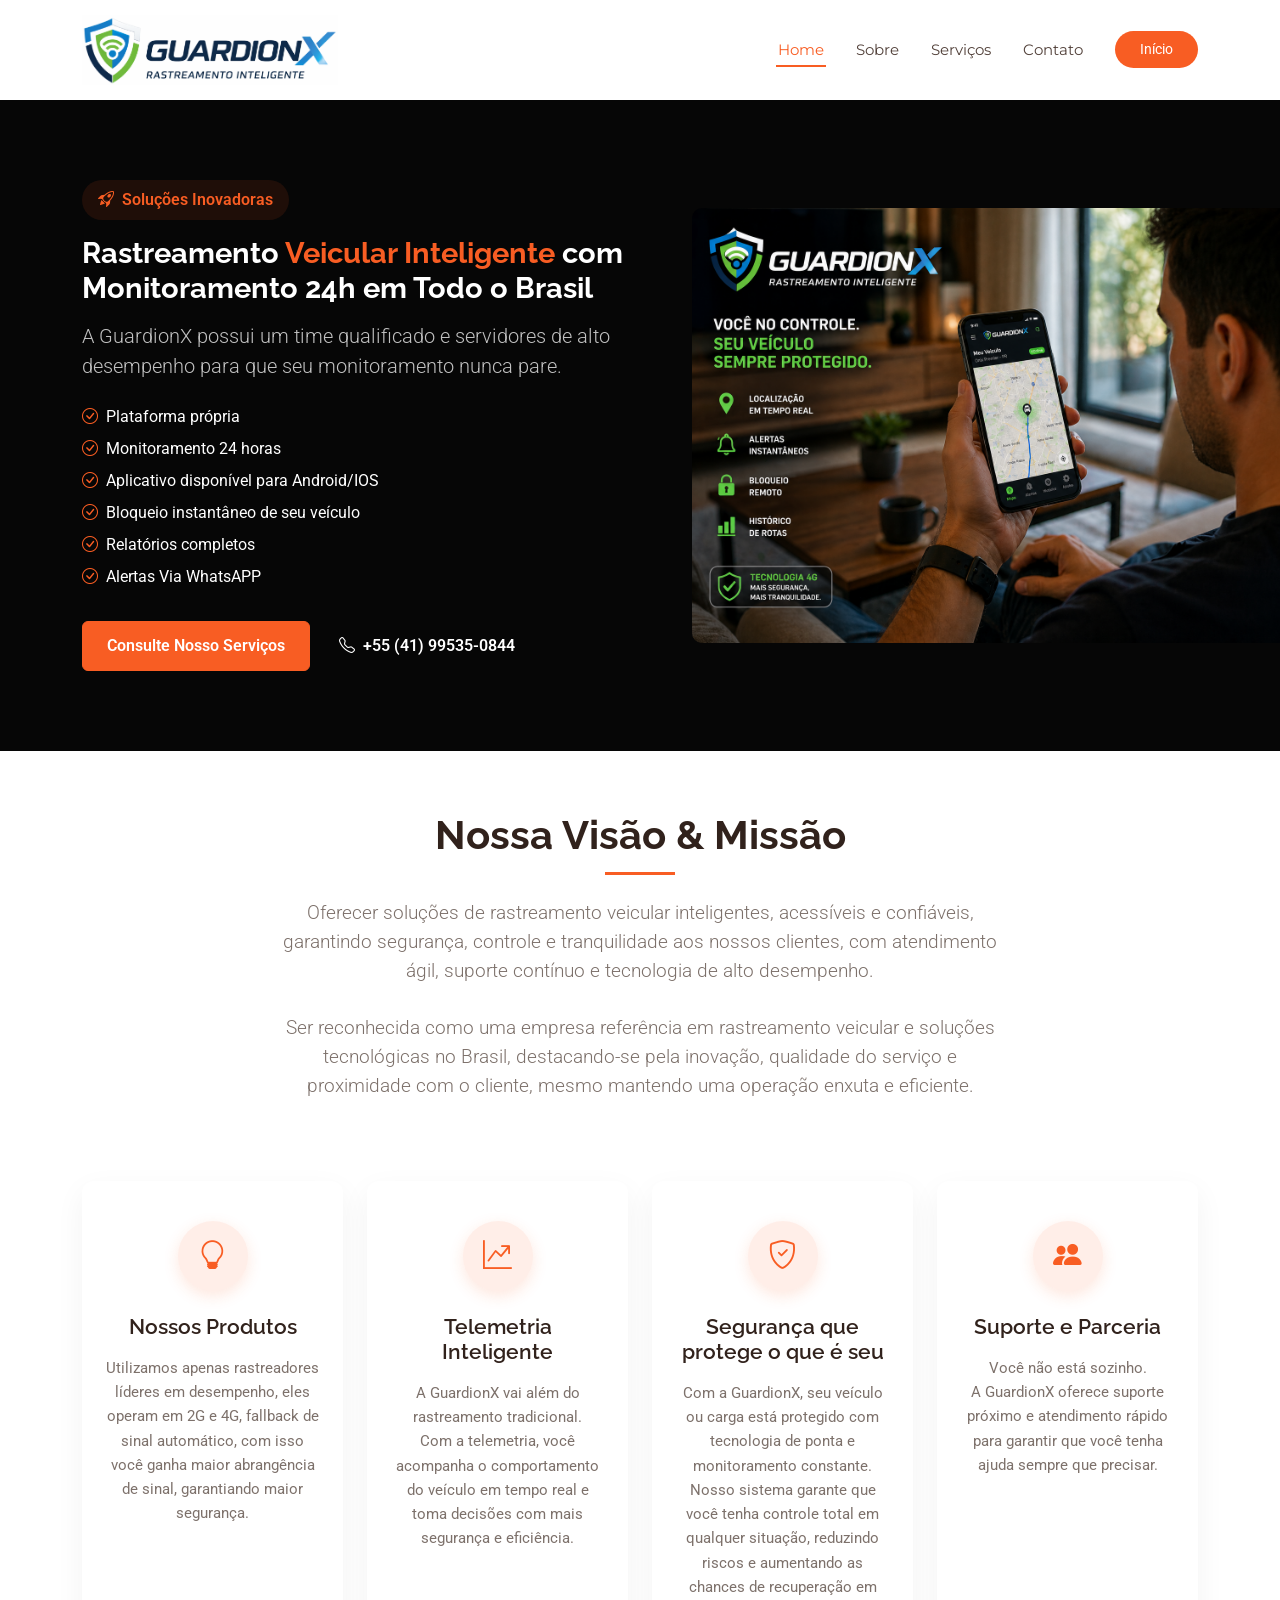
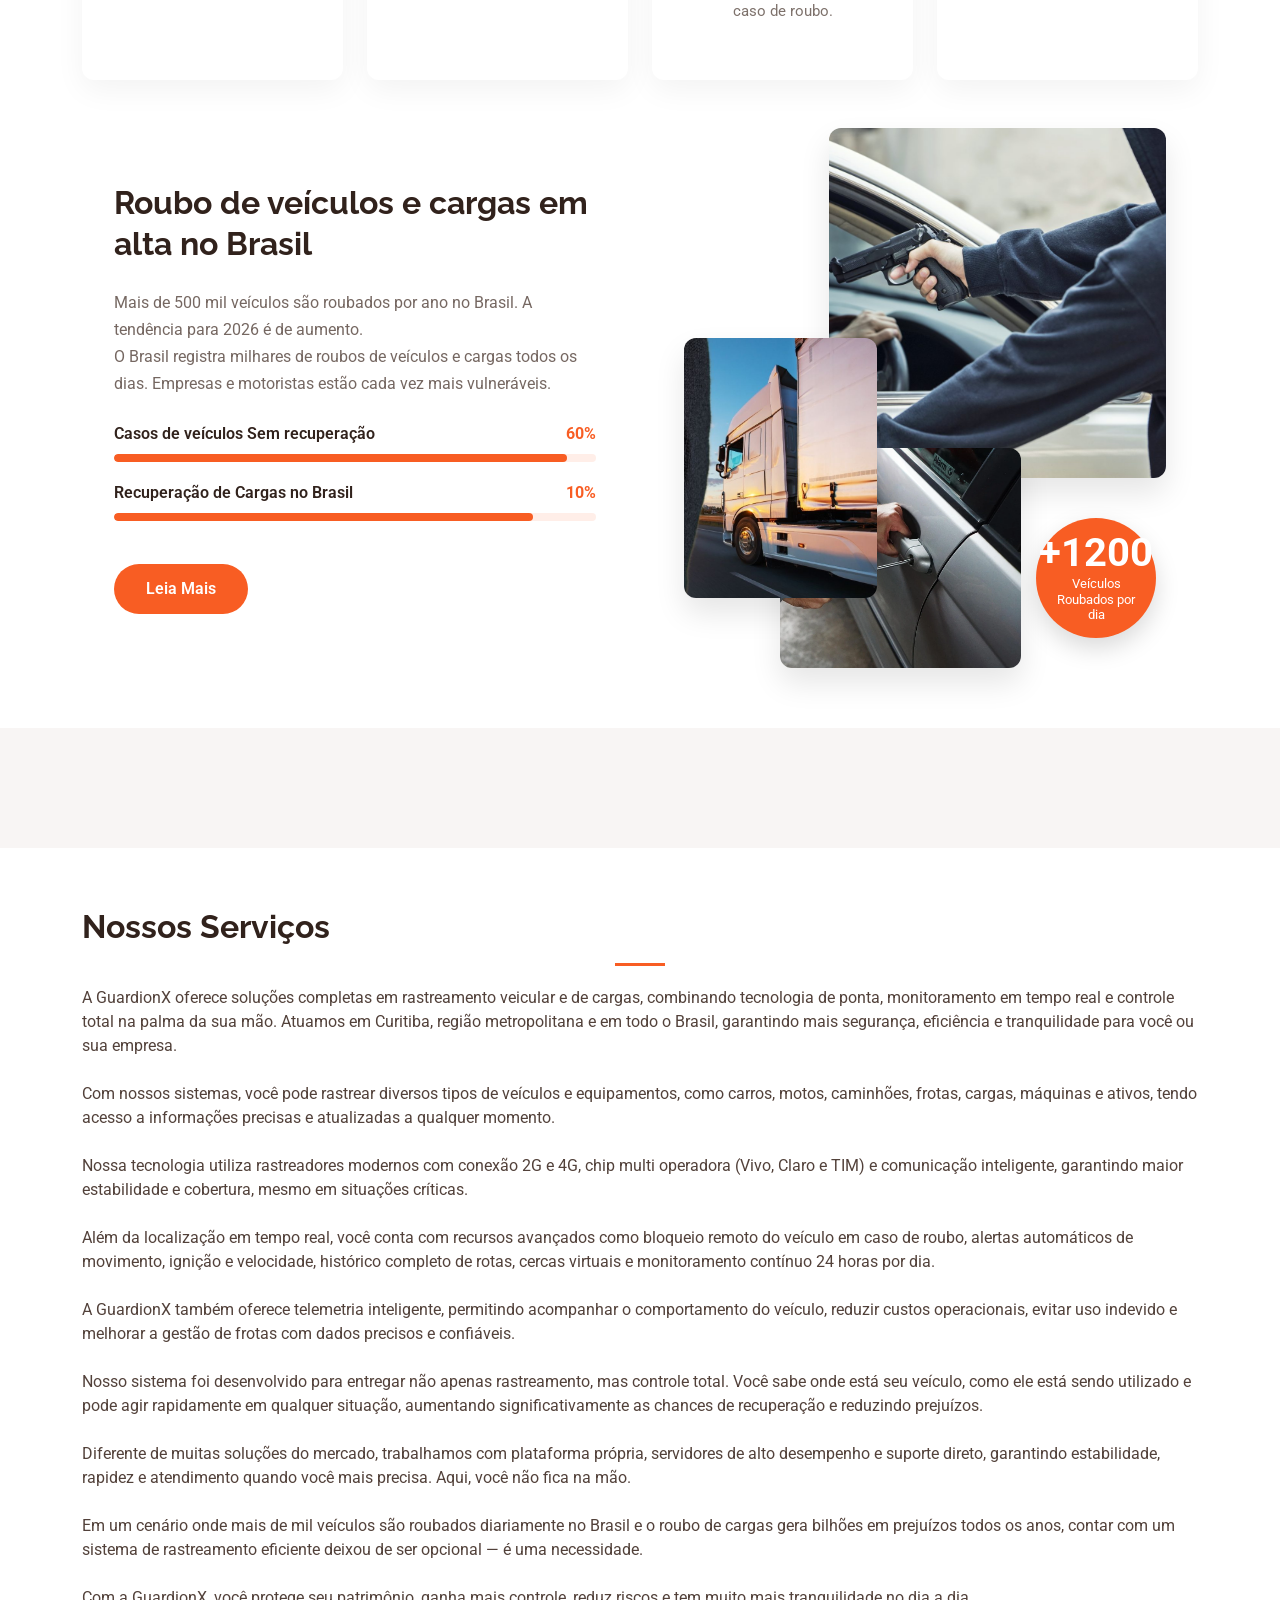
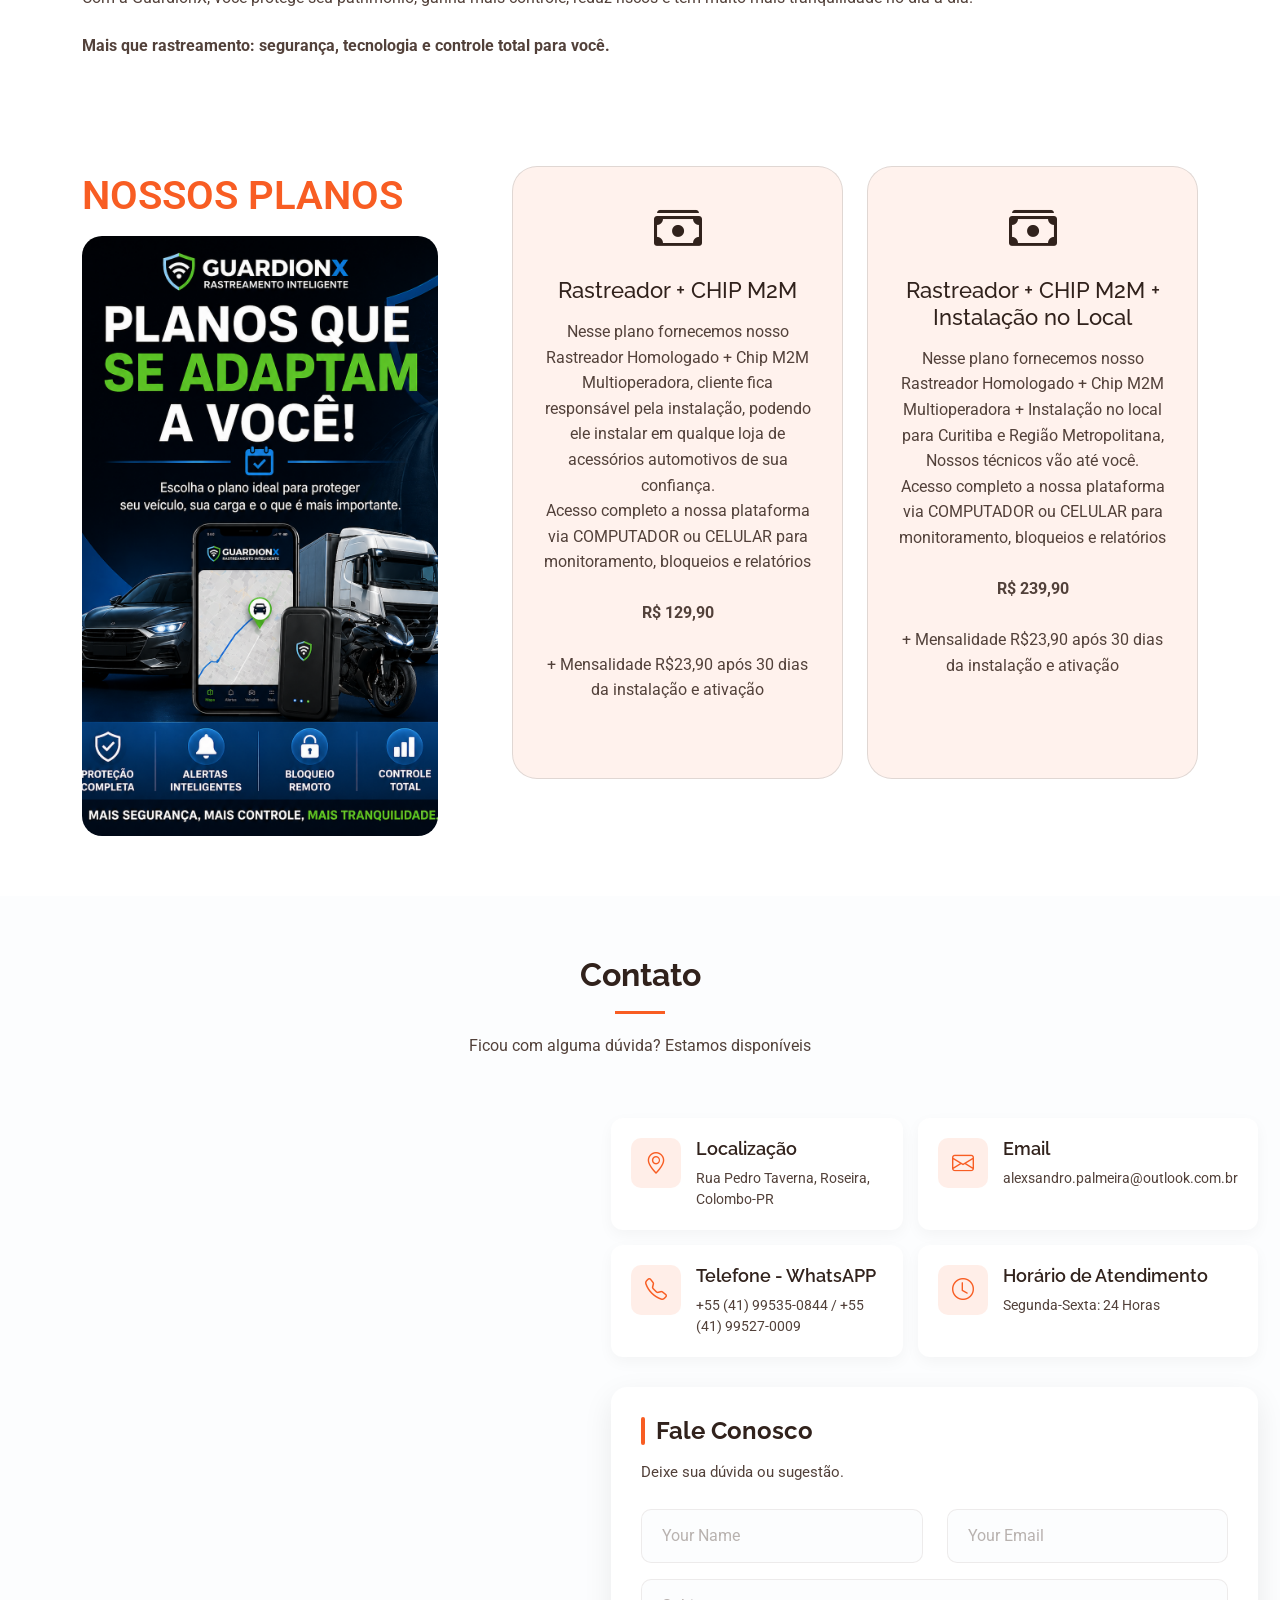
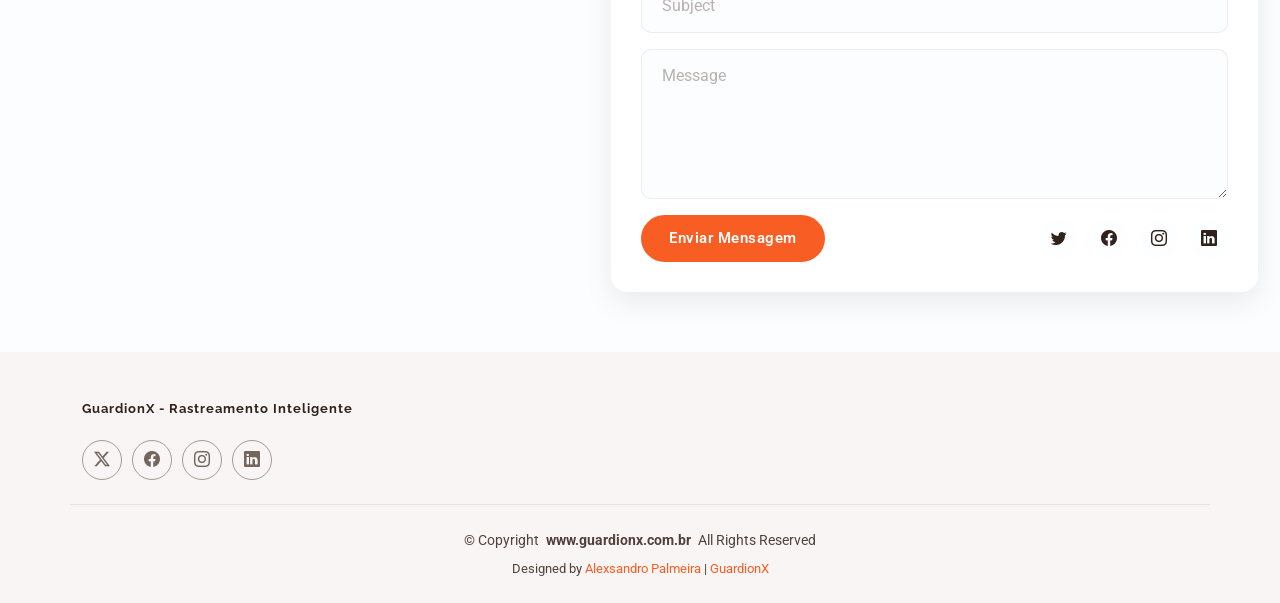
==== commit 67c35122: "Update index.html" ====
--- a/index.html
+++ b/index.html
@@ -255,7 +255,7 @@
                 </div>
               </div> -->
 
-              <a href="about.html" class="btn btn-discover mt-4">Learn More About Us</a>
+              <a href="about.html" class="btn btn-discover mt-4">Leia Mais</a>
             </div>
           </div>
         </div>
@@ -677,4 +677,4 @@
 
 </body>
 
-</html>+</html>
--- a/assets/css/main.css
+++ b/assets/css/main.css
@@ -0,0 +1,3149 @@
+/**
+* Template Name: Scout
+* Template URL: https://bootstrapmade.com/scout-bootstrap-multipurpose-template/
+* Updated: May 05 2025 with Bootstrap v5.3.5
+* Author: BootstrapMade.com
+* License: https://bootstrapmade.com/license/
+*/
+
+/*--------------------------------------------------------------
+# Font & Color Variables
+# Help: https://bootstrapmade.com/color-system/
+--------------------------------------------------------------*/
+/* Fonts */
+:root {
+  --default-font: "Roboto",  system-ui, -apple-system, "Segoe UI", Roboto, "Helvetica Neue", Arial, "Noto Sans", "Liberation Sans", sans-serif, "Apple Color Emoji", "Segoe UI Emoji", "Segoe UI Symbol", "Noto Color Emoji";
+  --heading-font: "Raleway",  sans-serif;
+  --nav-font: "Montserrat",  sans-serif;
+}
+
+/* Global Colors - The following color variables are used throughout the website. Updating them here will change the color scheme of the entire website */
+:root { 
+  --background-color: #ffffff; /* Background color for the entire website, including individual sections */
+  --default-color: #52413a; /* Default color used for the majority of the text content across the entire website */
+  --heading-color: #31221c; /* Color for headings, subheadings and title throughout the website */
+  --accent-color: #f85d23; /* Accent color that represents your brand on the website. It's used for buttons, links, and other elements that need to stand out */
+  --surface-color: #ffffff; /* The surface color is used as a background of boxed elements within sections, such as cards, icon boxes, or other elements that require a visual separation from the global background. */
+  --contrast-color: #ffffff; /* Contrast color for text, ensuring readability against backgrounds of accent, heading, or default colors. */
+}
+
+/* Nav Menu Colors - The following color variables are used specifically for the navigation menu. They are separate from the global colors to allow for more customization options */
+:root {
+  --nav-color: #52413a;  /* The default color of the main navmenu links */
+  --nav-hover-color: #f85d23; /* Applied to main navmenu links when they are hovered over or active */
+  --nav-mobile-background-color: #ffffff; /* Used as the background color for mobile navigation menu */
+  --nav-dropdown-background-color: #ffffff; /* Used as the background color for dropdown items that appear when hovering over primary navigation items */
+  --nav-dropdown-color: #52413a; /* Used for navigation links of the dropdown items in the navigation menu. */
+  --nav-dropdown-hover-color: #f85d23; /* Similar to --nav-hover-color, this color is applied to dropdown navigation links when they are hovered over. */
+}
+
+/* Color Presets - These classes override global colors when applied to any section or element, providing reuse of the sam color scheme. */
+
+.light-background {
+  --background-color: #f8f5f4;
+  --surface-color: #ffffff;
+}
+
+.dark-background {
+  --background-color: #060606;
+  --default-color: #ffffff;
+  --heading-color: #ffffff;
+  --surface-color: #343333;
+  --contrast-color: #ffffff;
+}
+
+/* Smooth scroll */
+:root {
+  scroll-behavior: smooth;
+}
+
+/*--------------------------------------------------------------
+# General Styling & Shared Classes
+--------------------------------------------------------------*/
+body {
+  color: var(--default-color);
+  background-color: var(--background-color);
+  font-family: var(--default-font);
+}
+
+a {
+  color: var(--accent-color);
+  text-decoration: none;
+  transition: 0.3s;
+}
+
+a:hover {
+  color: color-mix(in srgb, var(--accent-color), transparent 25%);
+  text-decoration: none;
+}
+
+h1,
+h2,
+h3,
+h4,
+h5,
+h6 {
+  color: var(--heading-color);
+  font-family: var(--heading-font);
+}
+
+/* PHP Email Form Messages
+------------------------------*/
+.php-email-form .error-message {
+  display: none;
+  background: #df1529;
+  color: #ffffff;
+  text-align: left;
+  padding: 15px;
+  margin-bottom: 24px;
+  font-weight: 600;
+}
+
+.php-email-form .sent-message {
+  display: none;
+  color: #ffffff;
+  background: #059652;
+  text-align: center;
+  padding: 15px;
+  margin-bottom: 24px;
+  font-weight: 600;
+}
+
+.php-email-form .loading {
+  display: none;
+  background: var(--surface-color);
+  text-align: center;
+  padding: 15px;
+  margin-bottom: 24px;
+}
+
+.php-email-form .loading:before {
+  content: "";
+  display: inline-block;
+  border-radius: 50%;
+  width: 24px;
+  height: 24px;
+  margin: 0 10px -6px 0;
+  border: 3px solid var(--accent-color);
+  border-top-color: var(--surface-color);
+  animation: php-email-form-loading 1s linear infinite;
+}
+
+@keyframes php-email-form-loading {
+  0% {
+    transform: rotate(0deg);
+  }
+
+  100% {
+    transform: rotate(360deg);
+  }
+}
+
+/*--------------------------------------------------------------
+# Global Header
+--------------------------------------------------------------*/
+.header {
+  color: var(--default-color);
+  background-color: var(--background-color);
+  padding: 15px 0;
+  transition: all 0.5s;
+  z-index: 997;
+}
+
+.header .logo {
+  line-height: 1;
+}
+
+.header .logo img {
+  max-height: 70px;
+  margin-right: 8px;
+}
+
+.header .logo h1 {
+  font-size: 26px;
+  margin: 0;
+  font-weight: 600;
+  color: var(--heading-color);
+}
+
+.header .btn-getstarted,
+.header .btn-getstarted:focus {
+  color: var(--contrast-color);
+  background: var(--accent-color);
+  font-size: 14px;
+  padding: 8px 25px;
+  margin: 0 0 0 30px;
+  border-radius: 50px;
+  transition: 0.3s;
+}
+
+.header .btn-getstarted:hover,
+.header .btn-getstarted:focus:hover {
+  color: var(--contrast-color);
+  background: color-mix(in srgb, var(--accent-color), transparent 15%);
+}
+
+@media (max-width: 1200px) {
+  .header .logo {
+    order: 1;
+  }
+
+  .header .btn-getstarted {
+    order: 2;
+    margin: 0 15px 0 0;
+    padding: 6px 15px;
+  }
+
+  .header .navmenu {
+    order: 3;
+  }
+}
+
+/* Global Header on Scroll
+------------------------------*/
+.scrolled .header {
+  --background-color: rgba(244, 239, 237, 0.95);
+}
+
+/*--------------------------------------------------------------
+# Navigation Menu
+--------------------------------------------------------------*/
+/* Desktop Navigation */
+@media (min-width: 1200px) {
+  .navmenu {
+    padding: 0;
+  }
+
+  .navmenu ul {
+    margin: 0;
+    padding: 0;
+    display: flex;
+    list-style: none;
+    align-items: center;
+  }
+
+  .navmenu li {
+    position: relative;
+  }
+
+  .navmenu>ul>li {
+    white-space: nowrap;
+    padding: 15px 14px;
+  }
+
+  .navmenu>ul>li:last-child {
+    padding-right: 0;
+  }
+
+  .navmenu a,
+  .navmenu a:focus {
+    color: var(--nav-color);
+    font-size: 15px;
+    padding: 0 2px;
+    font-family: var(--nav-font);
+    font-weight: 400;
+    display: flex;
+    align-items: center;
+    justify-content: space-between;
+    white-space: nowrap;
+    transition: 0.3s;
+    position: relative;
+  }
+
+  .navmenu a i,
+  .navmenu a:focus i {
+    font-size: 12px;
+    line-height: 0;
+    margin-left: 5px;
+    transition: 0.3s;
+  }
+
+  .navmenu>ul>li>a:before {
+    content: "";
+    position: absolute;
+    width: 100%;
+    height: 2px;
+    bottom: -6px;
+    left: 0;
+    background-color: var(--accent-color);
+    visibility: hidden;
+    width: 0px;
+    transition: all 0.3s ease-in-out 0s;
+  }
+
+  .navmenu a:hover:before,
+  .navmenu li:hover>a:before,
+  .navmenu .active:before {
+    visibility: visible;
+    width: 100%;
+  }
+
+  .navmenu li:hover>a,
+  .navmenu .active,
+  .navmenu .active:focus {
+    color: var(--nav-hover-color);
+  }
+
+  .navmenu .dropdown ul {
+    margin: 0;
+    padding: 10px 0;
+    background: var(--nav-dropdown-background-color);
+    display: block;
+    position: absolute;
+    visibility: hidden;
+    left: 14px;
+    top: 130%;
+    opacity: 0;
+    transition: 0.3s;
+    border-radius: 4px;
+    z-index: 99;
+    box-shadow: 0px 0px 30px rgba(0, 0, 0, 0.1);
+  }
+
+  .navmenu .dropdown ul li {
+    min-width: 200px;
+  }
+
+  .navmenu .dropdown ul a {
+    padding: 10px 20px;
+    font-size: 15px;
+    text-transform: none;
+    color: var(--nav-dropdown-color);
+  }
+
+  .navmenu .dropdown ul a i {
+    font-size: 12px;
+  }
+
+  .navmenu .dropdown ul a:hover,
+  .navmenu .dropdown ul .active:hover,
+  .navmenu .dropdown ul li:hover>a {
+    color: var(--nav-dropdown-hover-color);
+  }
+
+  .navmenu .dropdown:hover>ul {
+    opacity: 1;
+    top: 100%;
+    visibility: visible;
+  }
+
+  .navmenu .dropdown .dropdown ul {
+    top: 0;
+    left: -90%;
+    visibility: hidden;
+  }
+
+  .navmenu .dropdown .dropdown:hover>ul {
+    opacity: 1;
+    top: 0;
+    left: -100%;
+    visibility: visible;
+  }
+}
+
+/* Mobile Navigation */
+@media (max-width: 1199px) {
+  .mobile-nav-toggle {
+    color: var(--nav-color);
+    font-size: 28px;
+    line-height: 0;
+    margin-right: 10px;
+    cursor: pointer;
+    transition: color 0.3s;
+  }
+
+  .navmenu {
+    padding: 0;
+    z-index: 9997;
+  }
+
+  .navmenu ul {
+    display: none;
+    list-style: none;
+    position: absolute;
+    inset: 60px 20px 20px 20px;
+    padding: 10px 0;
+    margin: 0;
+    border-radius: 6px;
+    background-color: var(--nav-mobile-background-color);
+    border: 1px solid color-mix(in srgb, var(--default-color), transparent 90%);
+    box-shadow: none;
+    overflow-y: auto;
+    transition: 0.3s;
+    z-index: 9998;
+  }
+
+  .navmenu a,
+  .navmenu a:focus {
+    color: var(--nav-dropdown-color);
+    padding: 10px 20px;
+    font-family: var(--nav-font);
+    font-size: 17px;
+    font-weight: 500;
+    display: flex;
+    align-items: center;
+    justify-content: space-between;
+    white-space: nowrap;
+    transition: 0.3s;
+  }
+
+  .navmenu a i,
+  .navmenu a:focus i {
+    font-size: 12px;
+    line-height: 0;
+    margin-left: 5px;
+    width: 30px;
+    height: 30px;
+    display: flex;
+    align-items: center;
+    justify-content: center;
+    border-radius: 50%;
+    transition: 0.3s;
+    background-color: color-mix(in srgb, var(--accent-color), transparent 90%);
+  }
+
+  .navmenu a i:hover,
+  .navmenu a:focus i:hover {
+    background-color: var(--accent-color);
+    color: var(--contrast-color);
+  }
+
+  .navmenu a:hover,
+  .navmenu .active,
+  .navmenu .active:focus {
+    color: var(--nav-dropdown-hover-color);
+  }
+
+  .navmenu .active i,
+  .navmenu .active:focus i {
+    background-color: var(--accent-color);
+    color: var(--contrast-color);
+    transform: rotate(180deg);
+  }
+
+  .navmenu .dropdown ul {
+    position: static;
+    display: none;
+    z-index: 99;
+    padding: 10px 0;
+    margin: 10px 20px;
+    background-color: var(--nav-dropdown-background-color);
+    transition: all 0.5s ease-in-out;
+  }
+
+  .navmenu .dropdown ul ul {
+    background-color: rgba(33, 37, 41, 0.1);
+  }
+
+  .navmenu .dropdown>.dropdown-active {
+    display: block;
+    background-color: rgba(33, 37, 41, 0.03);
+  }
+
+  .mobile-nav-active {
+    overflow: hidden;
+  }
+
+  .mobile-nav-active .mobile-nav-toggle {
+    color: #fff;
+    position: absolute;
+    font-size: 32px;
+    top: 15px;
+    right: 15px;
+    margin-right: 0;
+    z-index: 9999;
+  }
+
+  .mobile-nav-active .navmenu {
+    position: fixed;
+    overflow: hidden;
+    inset: 0;
+    background: rgba(33, 37, 41, 0.8);
+    transition: 0.3s;
+  }
+
+  .mobile-nav-active .navmenu>ul {
+    display: block;
+  }
+}
+
+/*--------------------------------------------------------------
+# Global Footer
+--------------------------------------------------------------*/
+.footer {
+  color: var(--default-color);
+  background-color: var(--background-color);
+  font-size: 14px;
+  position: relative;
+}
+
+.footer .footer-top {
+  padding-top: 50px;
+}
+
+.footer .footer-about .logo {
+  line-height: 1;
+  margin-bottom: 25px;
+}
+
+.footer .footer-about .logo img {
+  max-height: 40px;
+  margin-right: 6px;
+}
+
+.footer .footer-about .logo span {
+  color: var(--heading-color);
+  font-family: var(--heading-font);
+  font-size: 13px;
+  font-weight: 700;
+  letter-spacing: 1px;
+}
+
+.footer .footer-about p {
+  font-size: 14px;
+  font-family: var(--heading-font);
+}
+
+.footer .social-links a {
+  display: flex;
+  align-items: center;
+  justify-content: center;
+  width: 40px;
+  height: 40px;
+  border-radius: 50%;
+  border: 1px solid color-mix(in srgb, var(--default-color), transparent 50%);
+  font-size: 16px;
+  color: color-mix(in srgb, var(--default-color), transparent 20%);
+  margin-right: 10px;
+  transition: 0.3s;
+}
+
+.footer .social-links a:hover {
+  color: var(--accent-color);
+  border-color: var(--accent-color);
+}
+
+.footer h4 {
+  font-size: 16px;
+  font-weight: bold;
+  position: relative;
+  padding-bottom: 12px;
+}
+
+.footer .footer-links {
+  margin-bottom: 30px;
+}
+
+.footer .footer-links ul {
+  list-style: none;
+  padding: 0;
+  margin: 0;
+}
+
+.footer .footer-links ul i {
+  padding-right: 2px;
+  font-size: 12px;
+  line-height: 0;
+}
+
+.footer .footer-links ul li {
+  padding: 10px 0;
+  display: flex;
+  align-items: center;
+}
+
+.footer .footer-links ul li:first-child {
+  padding-top: 0;
+}
+
+.footer .footer-links ul a {
+  color: color-mix(in srgb, var(--default-color), transparent 30%);
+  display: inline-block;
+  line-height: 1;
+}
+
+.footer .footer-links ul a:hover {
+  color: var(--accent-color);
+}
+
+.footer .footer-contact p {
+  margin-bottom: 5px;
+}
+
+.footer .copyright {
+  padding: 25px 0;
+  border-top: 1px solid color-mix(in srgb, var(--default-color), transparent 90%);
+}
+
+.footer .copyright p {
+  margin-bottom: 0;
+}
+
+.footer .credits {
+  margin-top: 8px;
+  font-size: 13px;
+}
+
+/*--------------------------------------------------------------
+# Scroll Top Button
+--------------------------------------------------------------*/
+.scroll-top {
+  position: fixed;
+  visibility: hidden;
+  opacity: 0;
+  right: 15px;
+  bottom: -15px;
+  z-index: 99999;
+  background-color: var(--accent-color);
+  width: 44px;
+  height: 44px;
+  border-radius: 50px;
+  transition: all 0.4s;
+}
+
+.scroll-top i {
+  font-size: 24px;
+  color: var(--contrast-color);
+  line-height: 0;
+}
+
+.scroll-top:hover {
+  background-color: color-mix(in srgb, var(--accent-color), transparent 20%);
+  color: var(--contrast-color);
+}
+
+.scroll-top.active {
+  visibility: visible;
+  opacity: 1;
+  bottom: 15px;
+}
+
+/*--------------------------------------------------------------
+# Disable aos animation delay on mobile devices
+--------------------------------------------------------------*/
+@media screen and (max-width: 768px) {
+  [data-aos-delay] {
+    transition-delay: 0 !important;
+  }
+}
+
+/*--------------------------------------------------------------
+# Global Page Titles & Breadcrumbs
+--------------------------------------------------------------*/
+.page-title {
+  color: var(--default-color);
+  background-color: var(--background-color);
+  padding: 25px 0;
+  position: relative;
+}
+
+.page-title h1 {
+  font-size: 24px;
+  font-weight: 700;
+}
+
+.page-title .breadcrumbs ol {
+  display: flex;
+  flex-wrap: wrap;
+  list-style: none;
+  padding: 0;
+  margin: 0;
+  font-size: 14px;
+  font-weight: 400;
+}
+
+.page-title .breadcrumbs ol li+li {
+  padding-left: 10px;
+}
+
+.page-title .breadcrumbs ol li+li::before {
+  content: "/";
+  display: inline-block;
+  padding-right: 10px;
+  color: color-mix(in srgb, var(--default-color), transparent 70%);
+}
+
+/*--------------------------------------------------------------
+# Global Sections
+--------------------------------------------------------------*/
+section,
+.section {
+  color: var(--default-color);
+  background-color: var(--background-color);
+  padding: 60px 0;
+  scroll-margin-top: 82px;
+  overflow: clip;
+}
+
+@media (max-width: 1199px) {
+
+  section,
+  .section {
+    scroll-margin-top: 63px;
+  }
+}
+
+/*--------------------------------------------------------------
+# Global Section Titles
+--------------------------------------------------------------*/
+.section-title {
+  text-align: center;
+  padding-bottom: 60px;
+  position: relative;
+}
+
+.section-title h2 {
+  font-size: 32px;
+  font-weight: 700;
+  margin-bottom: 20px;
+  padding-bottom: 20px;
+  position: relative;
+}
+
+.section-title h2:after {
+  content: "";
+  position: absolute;
+  display: block;
+  width: 50px;
+  height: 3px;
+  background: var(--accent-color);
+  left: 0;
+  right: 0;
+  bottom: 0;
+  margin: auto;
+}
+
+.section-title p {
+  margin-bottom: 0;
+}
+
+/*--------------------------------------------------------------
+# Hero Section
+--------------------------------------------------------------*/
+.hero {
+  padding: 80px 0;
+}
+
+.hero .hero-content {
+  margin-bottom: 2rem;
+}
+
+@media (min-width: 992px) {
+  .hero .hero-content {
+    margin-bottom: 0;
+  }
+}
+
+.hero .hero-tag {
+  display: inline-flex;
+  align-items: center;
+  background-color: color-mix(in srgb, var(--accent-color), transparent 90%);
+  padding: 0.5rem 1rem;
+  border-radius: 50px;
+  margin-bottom: 1rem;
+}
+
+.hero .hero-tag i {
+  color: var(--accent-color);
+  margin-right: 0.5rem;
+}
+
+.hero .hero-tag span {
+  color: var(--accent-color);
+  font-weight: 600;
+}
+
+.hero h1 {
+  font-size: 2.5rem;
+  font-weight: 700;
+  margin-bottom: 1rem;
+}
+
+.hero h1 .highlight {
+  color: var(--accent-color);
+}
+
+@media (min-width: 992px) {
+  .hero h1 {
+    font-size: 1.8rem;
+  }
+}
+
+.hero .lead {
+  color: color-mix(in srgb, var(--default-color), transparent 25%);
+  margin-bottom: 1.5rem;
+}
+
+.hero .hero-features {
+  list-style: none;
+  padding-left: 0;
+  margin-bottom: 2rem;
+}
+
+.hero .hero-features li {
+  margin-bottom: 0.5rem;
+  display: flex;
+  align-items: center;
+}
+
+.hero .hero-features li i {
+  color: var(--accent-color);
+  margin-right: 0.5rem;
+}
+
+.hero .hero-cta {
+  display: flex;
+  flex-wrap: wrap;
+  gap: 1rem;
+}
+
+.hero .hero-cta .btn-primary {
+  background-color: var(--accent-color);
+  border-color: var(--accent-color);
+  color: var(--contrast-color);
+  padding: 0.75rem 1.5rem;
+  font-weight: 600;
+  transition: all 0.3s ease;
+}
+
+.hero .hero-cta .btn-primary:hover {
+  background-color: color-mix(in srgb, var(--accent-color), black 10%);
+  border-color: color-mix(in srgb, var(--accent-color), black 10%);
+}
+
+.hero .hero-cta .btn-link {
+  color: var(--heading-color);
+  font-weight: 600;
+  text-decoration: none;
+  display: inline-flex;
+  align-items: center;
+}
+
+.hero .hero-cta .btn-link i {
+  margin-right: 0.5rem;
+}
+
+.hero .hero-cta .btn-link:hover {
+  color: var(--accent-color);
+}
+
+.hero .hero-image-wrapper {
+  position: relative;
+  padding: 0 40px;
+}
+
+.hero .hero-image-wrapper .hero-image {
+  border-radius: 10px;
+}
+
+.hero .hero-image-wrapper .stat-card {
+  position: absolute;
+  background-color: var(--surface-color);
+  padding: 1rem;
+  border-radius: 8px;
+  box-shadow: 0 5px 15px rgba(0, 0, 0, 0.1);
+  display: flex;
+  flex-direction: column;
+  align-items: flex-start;
+  min-width: 150px;
+}
+
+.hero .hero-image-wrapper .stat-card.top-right {
+  top: 40px;
+  right: 0px;
+}
+
+.hero .hero-image-wrapper .stat-card.bottom-left {
+  bottom: 40px;
+  left: 0px;
+}
+
+.hero .hero-image-wrapper .stat-card .stat-value {
+  font-size: 1.5rem;
+  font-weight: 700;
+  color: var(--accent-color);
+  margin-bottom: 0.25rem;
+}
+
+.hero .hero-image-wrapper .stat-card .stat-label {
+  font-size: 0.875rem;
+  color: var(--heading-color);
+  margin-bottom: 0.5rem;
+}
+
+.hero .hero-image-wrapper .stat-card .stat-icon {
+  align-self: flex-end;
+  font-size: 1.25rem;
+  color: color-mix(in srgb, var(--accent-color), transparent 50%);
+}
+
+@media (max-width: 575px) {
+  .hero .hero-image-wrapper {
+    padding: 0;
+  }
+
+  .hero .hero-image-wrapper .stat-card {
+    position: relative;
+  }
+
+  .hero .hero-image-wrapper .stat-card.top-right,
+  .hero .hero-image-wrapper .stat-card.bottom-left {
+    inset: auto;
+    margin-top: 30px;
+  }
+}
+
+/*--------------------------------------------------------------
+# About Section
+--------------------------------------------------------------*/
+.about .section-heading {
+  font-size: 2.5rem;
+  color: var(--heading-color);
+  margin-bottom: 1.5rem;
+  position: relative;
+  padding-bottom: 1rem;
+  font-weight: 700;
+}
+
+.about .section-heading:after {
+  content: "";
+  position: absolute;
+  width: 70px;
+  height: 3px;
+  background: var(--accent-color);
+  bottom: 0;
+  left: 50%;
+  transform: translateX(-50%);
+}
+
+.about .lead {
+  font-size: 1.2rem;
+  color: color-mix(in srgb, var(--default-color), transparent 25%);
+  margin-bottom: 2rem;
+  max-width: 800px;
+  margin-left: auto;
+  margin-right: auto;
+}
+
+.about .feature-box {
+  background: var(--surface-color);
+  border-radius: 12px;
+  padding: 2.5rem 1.5rem;
+  text-align: center;
+  height: 100%;
+  box-shadow: 0 10px 30px rgba(0, 0, 0, 0.05);
+  transition: all 0.3s ease;
+  position: relative;
+  overflow: hidden;
+  z-index: 1;
+}
+
+.about .feature-box:before {
+  content: "";
+  position: absolute;
+  bottom: 0;
+  left: 0;
+  width: 100%;
+  height: 0;
+  background: color-mix(in srgb, var(--accent-color), transparent 92%);
+  z-index: -1;
+  transition: height 0.5s cubic-bezier(0.65, 0, 0.35, 1);
+  border-radius: 12px;
+}
+
+.about .feature-box:hover {
+  transform: translateY(-10px);
+  box-shadow: none;
+}
+
+.about .feature-box:hover:before {
+  height: 100%;
+}
+
+.about .feature-box:hover .icon-container {
+  background: var(--accent-color);
+  color: var(--contrast-color);
+}
+
+.about .feature-box .icon-container {
+  width: 70px;
+  height: 70px;
+  border-radius: 50%;
+  background: color-mix(in srgb, var(--accent-color), transparent 90%);
+  color: var(--accent-color);
+  display: flex;
+  align-items: center;
+  justify-content: center;
+  margin: 0 auto 1.5rem;
+  font-size: 1.8rem;
+  transition: all 0.3s ease;
+  box-shadow: 0 5px 15px color-mix(in srgb, var(--accent-color), transparent 85%);
+}
+
+.about .feature-box h4 {
+  font-size: 1.3rem;
+  font-weight: 600;
+  margin-bottom: 1rem;
+  color: var(--heading-color);
+}
+
+.about .feature-box p {
+  color: color-mix(in srgb, var(--default-color), transparent 25%);
+  font-size: 0.95rem;
+  line-height: 1.6;
+}
+
+.about .about-content-box {
+  padding: 2rem;
+}
+
+.about .about-content-box h3 {
+  font-size: 2rem;
+  color: var(--heading-color);
+  margin-bottom: 1.5rem;
+  font-weight: 700;
+  line-height: 1.3;
+}
+
+.about .about-content-box p {
+  color: color-mix(in srgb, var(--default-color), transparent 20%);
+  margin-bottom: 1.5rem;
+  line-height: 1.7;
+}
+
+.about .about-content-box .progress-item {
+  margin-bottom: 1.2rem;
+}
+
+.about .about-content-box .progress-item .progress-title {
+  font-weight: 600;
+  color: var(--heading-color);
+  font-size: 1rem;
+}
+
+.about .about-content-box .progress-item .progress-percent {
+  font-weight: 700;
+  color: var(--accent-color);
+}
+
+.about .about-content-box .progress-item .progress {
+  height: 8px;
+  border-radius: 4px;
+  background-color: color-mix(in srgb, var(--accent-color), transparent 90%);
+  margin-top: 0.5rem;
+  overflow: hidden;
+}
+
+.about .about-content-box .progress-item .progress .progress-bar {
+  background-color: var(--accent-color);
+  border-radius: 4px;
+}
+
+.about .about-content-box .btn-discover {
+  background: var(--accent-color);
+  color: var(--contrast-color);
+  border: none;
+  border-radius: 30px;
+  padding: 0.8rem 2rem;
+  font-weight: 600;
+  transition: all 0.3s;
+  position: relative;
+  overflow: hidden;
+  z-index: 1;
+}
+
+.about .about-content-box .btn-discover:before {
+  content: "";
+  position: absolute;
+  top: 0;
+  left: 0;
+  width: 0;
+  height: 100%;
+  background: color-mix(in srgb, var(--accent-color), #000 15%);
+  transition: width 0.3s ease;
+  z-index: -1;
+  border-radius: 30px;
+}
+
+.about .about-content-box .btn-discover:hover {
+  box-shadow: 0 8px 25px color-mix(in srgb, var(--accent-color), transparent 80%);
+}
+
+.about .about-content-box .btn-discover:hover:before {
+  width: 100%;
+}
+
+.about .about-image-grid {
+  position: relative;
+  height: 540px;
+  margin: 0 2rem;
+}
+
+.about .about-image-grid .img-grid-main {
+  position: absolute;
+  top: 0;
+  right: 0;
+  width: 70%;
+  height: 350px;
+  object-fit: cover;
+  border-radius: 12px;
+  box-shadow: 0 15px 30px rgba(0, 0, 0, 0.1);
+  z-index: 1;
+}
+
+.about .about-image-grid .img-grid-secondary {
+  position: absolute;
+  bottom: 0;
+  right: 30%;
+  width: 50%;
+  height: 220px;
+  object-fit: cover;
+  border-radius: 12px;
+  box-shadow: 0 15px 30px rgba(0, 0, 0, 0.1);
+  z-index: 2;
+}
+
+.about .about-image-grid .img-grid-tertiary {
+  position: absolute;
+  left: 0;
+  bottom: 70px;
+  width: 40%;
+  height: 260px;
+  object-fit: cover;
+  border-radius: 12px;
+  box-shadow: 0 15px 30px rgba(0, 0, 0, 0.1);
+  z-index: 3;
+}
+
+.about .about-image-grid .experience-badge {
+  position: absolute;
+  right: 10px;
+  bottom: 30px;
+  width: 120px;
+  height: 120px;
+  background: var(--accent-color);
+  border-radius: 50%;
+  display: flex;
+  flex-direction: column;
+  align-items: center;
+  justify-content: center;
+  color: var(--contrast-color);
+  box-shadow: 0 10px 25px rgba(0, 0, 0, 0.15);
+  z-index: 4;
+}
+
+.about .about-image-grid .experience-badge .years {
+  font-size: 2.5rem;
+  font-weight: 700;
+  line-height: 1;
+  margin-bottom: 0.2rem;
+}
+
+.about .about-image-grid .experience-badge .text {
+  font-size: 0.8rem;
+  text-align: center;
+  max-width: 90px;
+  line-height: 1.2;
+}
+
+@media (max-width: 1199px) {
+  .about .about-image-grid {
+    height: 480px;
+  }
+
+  .about .about-image-grid .img-grid-main {
+    height: 300px;
+  }
+
+  .about .about-image-grid .img-grid-secondary {
+    height: 200px;
+  }
+
+  .about .about-image-grid .img-grid-tertiary {
+    height: 220px;
+  }
+}
+
+@media (max-width: 991px) {
+  .about .section-heading {
+    font-size: 2.2rem;
+  }
+
+  .about .about-content-box {
+    padding: 1.5rem;
+    margin-top: 2rem;
+  }
+
+  .about .about-content-box h3 {
+    font-size: 1.8rem;
+  }
+
+  .about .about-image-grid {
+    height: 450px;
+    margin: 0 auto;
+    max-width: 500px;
+  }
+
+  .about .about-image-grid .experience-badge {
+    width: 100px;
+    height: 100px;
+  }
+
+  .about .about-image-grid .experience-badge .years {
+    font-size: 2rem;
+  }
+}
+
+@media (max-width: 767px) {
+  .about .section-heading {
+    font-size: 1.8rem;
+  }
+
+  .about .feature-box {
+    padding: 1.8rem 1rem;
+  }
+
+  .about .feature-box .icon-container {
+    width: 60px;
+    height: 60px;
+    font-size: 1.5rem;
+  }
+
+  .about .about-image-grid {
+    height: 400px;
+    margin-bottom: 2rem;
+  }
+
+  .about .about-image-grid .img-grid-main {
+    width: 75%;
+    height: 250px;
+  }
+
+  .about .about-image-grid .img-grid-secondary {
+    width: 55%;
+    height: 180px;
+  }
+
+  .about .about-image-grid .img-grid-tertiary {
+    width: 40%;
+    height: 180px;
+  }
+}
+
+/*--------------------------------------------------------------
+# Stats Section
+--------------------------------------------------------------*/
+.stats .stats-overview {
+  height: 100%;
+  padding: 30px;
+}
+
+.stats .stats-overview h3 {
+  font-size: 32px;
+  font-weight: 700;
+  margin-bottom: 20px;
+  position: relative;
+  padding-bottom: 15px;
+}
+
+.stats .stats-overview h3::after {
+  content: "";
+  position: absolute;
+  display: block;
+  width: 60px;
+  height: 4px;
+  background: var(--accent-color);
+  bottom: 0;
+  left: 0;
+  right: 0;
+  margin: 0 auto;
+}
+
+@media (min-width: 992px) {
+  .stats .stats-overview h3::after {
+    margin: 0;
+  }
+}
+
+.stats .stats-overview p {
+  font-size: 16px;
+  color: color-mix(in srgb, var(--default-color), transparent 30%);
+  line-height: 1.7;
+  margin-bottom: 0;
+}
+
+.stats .stats-grid {
+  display: grid;
+  grid-template-columns: repeat(2, 1fr);
+  gap: 20px;
+}
+
+.stats .stats-card {
+  background: var(--surface-color);
+  border-radius: 10px;
+  box-shadow: 0 5px 20px rgba(0, 0, 0, 0.05);
+  padding: 20px;
+  display: flex;
+  align-items: center;
+  transition: transform 0.3s ease, box-shadow 0.3s ease;
+}
+
+.stats .stats-card:hover {
+  transform: translateY(-5px);
+  box-shadow: 0 8px 25px rgba(0, 0, 0, 0.1);
+}
+
+.stats .stats-card .stats-icon {
+  display: flex;
+  align-items: center;
+  justify-content: center;
+  width: 60px;
+  height: 60px;
+  background: color-mix(in srgb, var(--accent-color), transparent 90%);
+  border-radius: 50%;
+  margin-right: 15px;
+  flex-shrink: 0;
+}
+
+.stats .stats-card .stats-icon i {
+  font-size: 24px;
+  color: var(--accent-color);
+}
+
+.stats .stats-card .stats-content {
+  flex-grow: 1;
+}
+
+.stats .stats-card .stats-content .stats-number {
+  display: flex;
+  align-items: baseline;
+}
+
+.stats .stats-card .stats-content .stats-number .purecounter {
+  font-size: 32px;
+  font-weight: 700;
+  color: var(--heading-color);
+  margin: 0;
+  line-height: 1;
+}
+
+.stats .stats-card .stats-content .stats-number .plus {
+  font-size: 24px;
+  font-weight: 700;
+  color: var(--accent-color);
+  margin-left: 2px;
+}
+
+.stats .stats-card .stats-content p {
+  font-size: 14px;
+  color: color-mix(in srgb, var(--default-color), transparent 40%);
+  margin: 5px 0 0;
+  font-weight: 500;
+  font-family: var(--heading-font);
+}
+
+@media (max-width: 768px) {
+  .stats .stats-grid {
+    grid-template-columns: 1fr;
+    gap: 15px;
+  }
+
+  .stats .stats-card {
+    padding: 15px;
+  }
+
+  .stats .stats-card .stats-icon {
+    width: 50px;
+    height: 50px;
+  }
+
+  .stats .stats-card .stats-icon i {
+    font-size: 20px;
+  }
+
+  .stats .stats-card .stats-content .stats-number .purecounter {
+    font-size: 28px;
+  }
+
+  .stats .stats-card .stats-content .stats-number .plus {
+    font-size: 20px;
+  }
+}
+
+/*--------------------------------------------------------------
+# Services Section
+--------------------------------------------------------------*/
+.services {
+  padding-top: 60px;
+  padding-bottom: 30px;
+}
+
+.services .services-row {
+  position: relative;
+}
+
+.services .services-headline .services-subtitle {
+  color: var(--accent-color);
+  font-weight: 600;
+  margin-bottom: 10px;
+  font-size: 40px;
+}
+
+.services .services-headline .services-title {
+  color: var(--heading-color);
+  font-size: 2.5rem;
+  line-height: 1.2;
+  font-weight: 700;
+  margin-bottom: 20px;
+}
+
+.services .services-description {
+  margin-bottom: 30px;
+}
+
+.services .services-description p {
+  font-size: 1.1rem;
+  line-height: 1.6;
+}
+
+.services .services-image-container {
+  position: relative;
+  margin-bottom: 30px;
+}
+
+.services .services-image-container .services-image {
+  position: relative;
+  overflow: hidden;
+  border-radius: 20px;
+  height: 600px;
+}
+
+.services .services-image-container .services-image img {
+  width: 100%;
+  height: 100%;
+  object-fit: cover;
+}
+
+.services .services-grid {
+  margin-left: 50px;
+}
+
+@media (max-width: 991px) {
+  .services .services-grid {
+    margin-left: 0;
+    margin-top: 70px;
+  }
+}
+
+.services .service-card {
+  background-color: color-mix(in srgb, var(--accent-color), transparent 92%);
+  border-radius: 25px;
+  padding: 30px 25px;
+  margin-bottom: 25px;
+  border: 1px solid rgba(154, 154, 154, 0.3);
+  transition: all 0.3s ease;
+  height: 100%;
+}
+
+.services .service-card:hover {
+  background-color: var(--accent-color);
+  transform: translateY(-5px);
+}
+
+.services .service-card:hover .service-icon {
+  color: var(--contrast-color);
+  transform: scale(0.95);
+}
+
+.services .service-card:hover .service-info h3 a,
+.services .service-card:hover .service-info p {
+  color: var(--contrast-color);
+  transform: scale(0.95);
+}
+
+.services .service-card:hover .service-content .read-more-btn {
+  background-color: color-mix(in srgb, var(--contrast-color), transparent 84%);
+  color: var(--contrast-color);
+}
+
+.services .service-content .service-icon {
+  width: 65px;
+  height: 65px;
+  line-height: 65px;
+  margin: 0 auto;
+  font-size: 48px;
+  color: var(--heading-color);
+  transition: all 0.3s ease;
+}
+
+.services .service-content .service-info h3 {
+  font-size: 1.4rem;
+  margin: 15px 0;
+  transition: all 0.3s ease;
+}
+
+.services .service-content .service-info h3 a {
+  color: var(--heading-color);
+  text-decoration: none;
+}
+
+.services .service-content .service-info p {
+  font-size: 1rem;
+  line-height: 1.6;
+  margin-bottom: 15px;
+  transition: all 0.3s ease;
+}
+
+.services .service-content .service-action {
+  margin-top: 20px;
+}
+
+.services .service-content .service-action .read-more-btn {
+  display: inline-block;
+  padding: 8px 16px;
+  background-color: var(--accent-color);
+  color: var(--contrast-color);
+  border-radius: 5px;
+  font-weight: 600;
+  font-size: 0.9rem;
+  transition: all 0.3s ease;
+}
+
+.services .service-content .service-action .read-more-btn:hover {
+  transform: translateX(5px);
+}
+
+.services .service-content .service-action .read-more-btn i {
+  margin-left: 5px;
+}
+
+@media (max-width: 767px) {
+  .services .services-headline .services-title {
+    font-size: 2rem;
+  }
+
+  .services .services-image-container .services-image {
+    height: 350px;
+  }
+
+  .services .services-image-container .circular-btn {
+    bottom: -40px;
+    right: 50%;
+    transform: translateX(50%);
+  }
+
+  .services .services-image-container .circular-btn .circular-link {
+    width: 130px;
+    height: 130px;
+    font-size: 0.9rem;
+  }
+}
+
+/*--------------------------------------------------------------
+# Clients Section
+--------------------------------------------------------------*/
+.clients {
+  overflow-x: hidden;
+  padding: 40px 0;
+  /* Responsive adjustments */
+}
+
+.clients .clients-slider {
+  position: relative;
+  width: 100%;
+  overflow: hidden;
+  padding: 20px 0;
+}
+
+.clients .clients-slider:not(:last-child) {
+  margin-bottom: 20px;
+}
+
+.clients .clients-track {
+  display: flex;
+  width: fit-content;
+  animation-duration: 30s;
+  animation-timing-function: linear;
+  animation-iteration-count: infinite;
+}
+
+.clients .clients-track.track-1 {
+  animation-name: scroll-left;
+}
+
+.clients .clients-track.track-2 {
+  animation-name: scroll-right;
+}
+
+.clients .clients-track:hover {
+  animation-play-state: paused;
+}
+
+.clients .clients-slide {
+  flex: 0 0 auto;
+  width: 200px;
+  height: 100px;
+  margin: 0 30px;
+  display: flex;
+  align-items: center;
+  justify-content: center;
+  background-color: var(--surface-color);
+  border-radius: 10px;
+  box-shadow: 0 5px 15px rgba(0, 0, 0, 0.05);
+  transition: all 0.3s ease;
+  position: relative;
+  overflow: hidden;
+}
+
+.clients .clients-slide::before {
+  content: "";
+  position: absolute;
+  top: 0;
+  left: -100%;
+  width: 100%;
+  height: 100%;
+  background: linear-gradient(90deg, transparent, color-mix(in srgb, var(--default-color), transparent 96%), transparent);
+  transition: 0.5s;
+}
+
+.clients .clients-slide:hover {
+  transform: translateY(-5px);
+  box-shadow: 0 8px 25px rgba(0, 0, 0, 0.1);
+}
+
+.clients .clients-slide:hover::before {
+  left: 100%;
+}
+
+.clients .clients-slide:hover img {
+  filter: none;
+  opacity: 1;
+}
+
+.clients .clients-slide img {
+  max-width: 80%;
+  max-height: 60%;
+  filter: grayscale(100%);
+  opacity: 0.7;
+  transition: all 0.3s ease;
+}
+
+@keyframes scroll-left {
+  0% {
+    transform: translateX(0);
+  }
+
+  100% {
+    transform: translateX(-2080px);
+  }
+}
+
+@keyframes scroll-right {
+  0% {
+    transform: translateX(-2080px);
+  }
+
+  100% {
+    transform: translateX(0);
+  }
+}
+
+@media (max-width: 991px) {
+  .clients .clients-slide {
+    width: 180px;
+    height: 90px;
+    margin: 0 20px;
+  }
+
+  @keyframes scroll-left {
+    0% {
+      transform: translateX(0);
+    }
+
+    100% {
+      transform: translateX(-1760px);
+    }
+  }
+
+  @keyframes scroll-right {
+    0% {
+      transform: translateX(-1760px);
+    }
+
+    100% {
+      transform: translateX(0);
+    }
+  }
+}
+
+@media (max-width: 767px) {
+  .clients .clients-slide {
+    width: 150px;
+    height: 75px;
+    margin: 0 15px;
+  }
+
+  @keyframes scroll-left {
+    0% {
+      transform: translateX(0);
+    }
+
+    100% {
+      transform: translateX(-1440px);
+    }
+  }
+
+  @keyframes scroll-right {
+    0% {
+      transform: translateX(-1440px);
+    }
+
+    100% {
+      transform: translateX(0);
+    }
+  }
+}
+
+/*--------------------------------------------------------------
+# Testimonials Section
+--------------------------------------------------------------*/
+.testimonials .testimonial-item {
+  background-color: var(--surface-color);
+  border-radius: 12px;
+  padding: 30px;
+  margin-bottom: 20px;
+  box-shadow: 0 5px 20px rgba(0, 0, 0, 0.05);
+  height: 100%;
+  transition: transform 0.3s ease, box-shadow 0.3s ease;
+}
+
+.testimonials .testimonial-item:hover {
+  transform: translateY(-5px);
+  box-shadow: 0 8px 25px rgba(0, 0, 0, 0.08);
+}
+
+.testimonials .testimonial-item .stars {
+  margin-bottom: 15px;
+  color: #FFD700;
+}
+
+.testimonials .testimonial-item .stars i {
+  margin-right: 2px;
+}
+
+.testimonials .testimonial-item p {
+  font-size: 16px;
+  line-height: 1.6;
+  margin-bottom: 25px;
+  color: var(--default-color);
+}
+
+.testimonials .testimonial-item .testimonial-footer {
+  display: flex;
+  justify-content: space-between;
+  align-items: center;
+}
+
+.testimonials .testimonial-item .testimonial-footer .testimonial-author {
+  display: flex;
+  align-items: center;
+}
+
+.testimonials .testimonial-item .testimonial-footer .testimonial-author img {
+  width: 50px;
+  height: 50px;
+  border-radius: 50%;
+  object-fit: cover;
+  margin-right: 15px;
+  border: 3px solid color-mix(in srgb, var(--accent-color), transparent 80%);
+}
+
+.testimonials .testimonial-item .testimonial-footer .testimonial-author div h5 {
+  margin: 0 0 5px;
+  font-size: 18px;
+  font-weight: 600;
+  color: var(--heading-color);
+}
+
+.testimonials .testimonial-item .testimonial-footer .testimonial-author div span {
+  font-size: 14px;
+  color: color-mix(in srgb, var(--default-color), transparent 30%);
+}
+
+.testimonials .testimonial-item .testimonial-footer .quote-icon {
+  font-size: 36px;
+  color: color-mix(in srgb, var(--accent-color), transparent 70%);
+  line-height: 1;
+}
+
+.testimonials .testimonial-item .testimonial-footer .quote-icon i {
+  transform: scaleX(-1);
+}
+
+@media (max-width: 768px) {
+  .testimonials .testimonial-item {
+    padding: 25px 20px;
+  }
+
+  .testimonials .testimonial-item p {
+    font-size: 15px;
+    margin-bottom: 20px;
+  }
+
+  .testimonials .testimonial-item .testimonial-footer .testimonial-author img {
+    width: 45px;
+    height: 45px;
+  }
+
+  .testimonials .testimonial-item .testimonial-footer .testimonial-author div h5 {
+    font-size: 16px;
+  }
+
+  .testimonials .testimonial-item .testimonial-footer .testimonial-author div span {
+    font-size: 13px;
+  }
+
+  .testimonials .testimonial-item .testimonial-footer .quote-icon {
+    font-size: 30px;
+  }
+}
+
+@media (max-width: 576px) {
+  .testimonials .testimonial-item {
+    padding: 20px 15px;
+  }
+
+  .testimonials .testimonial-item .testimonial-footer .testimonial-author img {
+    width: 40px;
+    height: 40px;
+    margin-right: 10px;
+  }
+}
+
+/*--------------------------------------------------------------
+# How We Work Section
+--------------------------------------------------------------*/
+.how-we-work .steps-wrapper {
+  position: relative;
+  padding: 20px 0;
+}
+
+.how-we-work .steps-wrapper::before {
+  content: "";
+  position: absolute;
+  width: 2px;
+  background-color: color-mix(in srgb, var(--accent-color), transparent 85%);
+  top: 0;
+  bottom: 0;
+  left: 50%;
+  transform: translateX(-50%);
+}
+
+.how-we-work .step-item {
+  margin-bottom: 50px;
+  width: 100%;
+  position: relative;
+}
+
+.how-we-work .step-item:last-child {
+  margin-bottom: 0;
+}
+
+.how-we-work .step-item:nth-child(even) .step-content {
+  flex-direction: row-reverse;
+}
+
+.how-we-work .step-content {
+  display: flex;
+  align-items: center;
+  gap: 30px;
+}
+
+.how-we-work .step-icon {
+  flex-shrink: 0;
+  width: 80px;
+  height: 80px;
+  background-color: var(--surface-color);
+  border-radius: 50%;
+  display: flex;
+  align-items: center;
+  justify-content: center;
+  position: relative;
+  z-index: 1;
+  box-shadow: 0 0 20px rgba(0, 0, 0, 0.1);
+  border: 2px solid color-mix(in srgb, var(--accent-color), transparent 85%);
+  transition: all 0.3s ease-in-out;
+}
+
+.how-we-work .step-icon i {
+  font-size: 32px;
+  color: var(--accent-color);
+  transition: transform 0.3s ease-in-out;
+}
+
+.how-we-work .step-info {
+  flex: 1;
+  background-color: var(--surface-color);
+  padding: 30px;
+  border-radius: 8px;
+  box-shadow: 0 5px 25px rgba(0, 0, 0, 0.05);
+  transition: transform 0.3s ease-in-out;
+}
+
+.how-we-work .step-info:hover {
+  transform: translateY(-5px);
+}
+
+.how-we-work .step-number {
+  display: inline-block;
+  font-family: var(--heading-font);
+  font-size: 0.9rem;
+  font-weight: 600;
+  color: var(--accent-color);
+  text-transform: uppercase;
+  letter-spacing: 1px;
+  margin-bottom: 10px;
+}
+
+.how-we-work h3 {
+  font-size: 1.3rem;
+  margin-bottom: 15px;
+  font-weight: 600;
+  color: var(--heading-color);
+}
+
+.how-we-work p {
+  color: color-mix(in srgb, var(--default-color), transparent 20%);
+  font-size: 1rem;
+  line-height: 1.6;
+  margin-bottom: 0;
+}
+
+@media (max-width: 991px) {
+  .how-we-work .steps-wrapper::before {
+    left: 25px;
+  }
+
+  .how-we-work .step-item .step-content {
+    flex-direction: row !important;
+  }
+
+  .how-we-work .step-icon {
+    width: 60px;
+    height: 60px;
+  }
+
+  .how-we-work .step-icon i {
+    font-size: 24px;
+  }
+
+  .how-we-work .step-info {
+    padding: 20px;
+  }
+
+  .how-we-work h3 {
+    font-size: 1.3rem;
+  }
+}
+
+@media (max-width: 767px) {
+  .how-we-work .step-content {
+    gap: 20px;
+  }
+
+  .how-we-work .step-icon {
+    width: 50px;
+    height: 50px;
+  }
+
+  .how-we-work .step-icon i {
+    font-size: 20px;
+  }
+
+  .how-we-work .step-info {
+    padding: 15px;
+  }
+
+  .how-we-work h3 {
+    font-size: 1.2rem;
+  }
+
+  .how-we-work p {
+    font-size: 0.95rem;
+  }
+}
+
+/*--------------------------------------------------------------
+# Faq Section
+--------------------------------------------------------------*/
+.faq .faq-tabs .nav-pills {
+  display: inline-flex;
+  padding: 8px;
+  background-color: color-mix(in srgb, var(--default-color), transparent 95%);
+  border-radius: 50px;
+}
+
+.faq .faq-tabs .nav-pills .nav-item {
+  margin: 0 5px;
+}
+
+.faq .faq-tabs .nav-pills .nav-item:first-child {
+  margin-left: 0;
+}
+
+.faq .faq-tabs .nav-pills .nav-item:last-child {
+  margin-right: 0;
+}
+
+.faq .faq-tabs .nav-pills .nav-link {
+  padding: 10px 20px;
+  border-radius: 50px;
+  font-weight: 500;
+  color: var(--default-color);
+  transition: all 0.3s ease;
+}
+
+.faq .faq-tabs .nav-pills .nav-link:hover {
+  color: var(--accent-color);
+}
+
+.faq .faq-tabs .nav-pills .nav-link.active {
+  background-color: var(--accent-color);
+  color: var(--contrast-color);
+  box-shadow: 0 5px 15px rgba(0, 0, 0, 0.1);
+}
+
+.faq .faq-tabs .nav-pills .nav-link i {
+  font-size: 1.1rem;
+}
+
+@media (max-width: 768px) {
+  .faq .faq-tabs .nav-pills {
+    flex-wrap: wrap;
+    justify-content: center;
+  }
+
+  .faq .faq-tabs .nav-pills .nav-item {
+    margin: 5px;
+  }
+}
+
+.faq .faq-list .faq-item {
+  margin-bottom: 20px;
+  border-radius: 10px;
+  background-color: var(--surface-color);
+  box-shadow: 0 5px 25px rgba(0, 0, 0, 0.05);
+  overflow: hidden;
+  transition: all 0.3s ease;
+}
+
+.faq .faq-list .faq-item:hover {
+  box-shadow: 0 10px 30px rgba(0, 0, 0, 0.08);
+  transform: translateY(-2px);
+}
+
+.faq .faq-list .faq-item h3 {
+  display: flex;
+  align-items: center;
+  padding: 20px 25px;
+  margin: 0;
+  font-size: 1.1rem;
+  font-weight: 600;
+  cursor: pointer;
+  background-color: var(--surface-color);
+  transition: all 0.3s ease;
+  position: relative;
+}
+
+.faq .faq-list .faq-item h3:hover {
+  background-color: color-mix(in srgb, var(--accent-color), transparent 95%);
+}
+
+.faq .faq-list .faq-item h3 .num {
+  display: flex;
+  align-items: center;
+  justify-content: center;
+  width: 28px;
+  height: 28px;
+  margin-right: 15px;
+  background-color: color-mix(in srgb, var(--accent-color), transparent 85%);
+  color: var(--accent-color);
+  border-radius: 50%;
+  font-size: 0.9rem;
+  font-weight: 700;
+  flex-shrink: 0;
+}
+
+.faq .faq-list .faq-item h3 .question {
+  flex: 1;
+}
+
+.faq .faq-list .faq-item h3 .faq-toggle {
+  font-size: 1.2rem;
+  transition: all 0.3s ease;
+  color: color-mix(in srgb, var(--default-color), transparent 30%);
+  margin-left: 15px;
+}
+
+.faq .faq-list .faq-item .faq-content {
+  padding: 15px;
+  display: none;
+}
+
+.faq .faq-list .faq-item .faq-content p {
+  overflow: hidden;
+  padding: 0;
+  margin: 0;
+}
+
+.faq .faq-list .faq-item .faq-content p:last-child {
+  margin-bottom: 0;
+  overflow: hidden;
+}
+
+.faq .faq-list .faq-item.faq-active h3 {
+  background-color: color-mix(in srgb, var(--accent-color), transparent 90%);
+}
+
+.faq .faq-list .faq-item.faq-active h3 .faq-toggle {
+  transform: rotate(45deg);
+  color: var(--accent-color);
+}
+
+.faq .faq-list .faq-item.faq-active .faq-content {
+  display: block;
+}
+
+.faq .faq-cta {
+  background-color: color-mix(in srgb, var(--accent-color), transparent 92%);
+  padding: 30px;
+  border-radius: 10px;
+}
+
+.faq .faq-cta p {
+  font-size: 1.1rem;
+  margin-bottom: 20px;
+}
+
+.faq .faq-cta .btn-primary {
+  background-color: var(--accent-color);
+  border-color: var(--accent-color);
+  padding: 10px 25px;
+  border-radius: 50px;
+  font-weight: 500;
+  transition: all 0.3s ease;
+}
+
+.faq .faq-cta .btn-primary:hover {
+  background-color: color-mix(in srgb, var(--accent-color), #000 15%);
+  border-color: color-mix(in srgb, var(--accent-color), #000 15%);
+  transform: translateY(-2px);
+}
+
+@media (max-width: 576px) {
+  .faq .faq-list .faq-item h3 {
+    padding: 15px 20px;
+    font-size: 1rem;
+  }
+
+  .faq .faq-list .faq-item h3 .num {
+    width: 24px;
+    height: 24px;
+    margin-right: 10px;
+    font-size: 0.8rem;
+  }
+
+  .faq .faq-list .faq-item .faq-content .content-inner {
+    padding: 0 20px;
+  }
+
+  .faq .faq-list .faq-item .faq-content.faq-active .content-inner {
+    padding: 15px 20px;
+  }
+}
+
+/*--------------------------------------------------------------
+# Call To Action Section
+--------------------------------------------------------------*/
+.call-to-action .cta-wrapper {
+  display: flex;
+  align-items: center;
+  gap: 3rem;
+  background-color: var(--surface-color);
+  border-radius: 1rem;
+  padding: 3rem;
+  position: relative;
+  overflow: hidden;
+  box-shadow: 0 10px 30px rgba(0, 0, 0, 0.05);
+}
+
+.call-to-action .cta-content {
+  position: relative;
+  z-index: 2;
+  flex: 1;
+}
+
+.call-to-action .cta-content h2 {
+  font-size: 2.5rem;
+  font-weight: 700;
+  margin-bottom: 1rem;
+  line-height: 1.2;
+}
+
+.call-to-action .cta-content p {
+  font-size: 1.1rem;
+  margin-bottom: 2rem;
+  max-width: 600px;
+  opacity: 0.9;
+}
+
+.call-to-action .cta-buttons {
+  display: flex;
+  gap: 1rem;
+  flex-wrap: wrap;
+}
+
+.call-to-action .cta-buttons .btn-primary {
+  padding: 0.8rem 2rem;
+  background-color: var(--accent-color);
+  color: var(--contrast-color);
+  border-radius: 50px;
+  font-weight: 600;
+  transition: all 0.3s ease;
+  display: inline-flex;
+  align-items: center;
+  justify-content: center;
+}
+
+.call-to-action .cta-buttons .btn-primary:hover {
+  background-color: color-mix(in srgb, var(--accent-color), white 15%);
+  transform: translateY(-3px);
+  box-shadow: 0 10px 20px rgba(0, 0, 0, 0.1);
+}
+
+.call-to-action .cta-buttons .btn-outline {
+  padding: 0.8rem 2rem;
+  background-color: transparent;
+  color: var(--default-color);
+  border: 2px solid var(--default-color);
+  border-radius: 50px;
+  font-weight: 600;
+  transition: all 0.3s ease;
+  display: inline-flex;
+  align-items: center;
+  justify-content: center;
+}
+
+.call-to-action .cta-buttons .btn-outline:hover {
+  background-color: var(--contrast-color);
+  color: var(--heading-color);
+  transform: translateY(-3px);
+}
+
+.call-to-action .cta-image {
+  position: relative;
+  z-index: 2;
+  flex: 1;
+  display: flex;
+  justify-content: center;
+  align-items: center;
+}
+
+.call-to-action .cta-image img {
+  max-width: 100%;
+  height: auto;
+  filter: drop-shadow(0 10px 15px rgba(0, 0, 0, 0.1));
+  transition: transform 0.3s ease;
+}
+
+.call-to-action .cta-image img:hover {
+  transform: translateY(-5px);
+}
+
+@media (max-width: 992px) {
+  .call-to-action .cta-wrapper {
+    flex-direction: column;
+    padding: 2.5rem;
+  }
+
+  .call-to-action .cta-content {
+    text-align: center;
+  }
+
+  .call-to-action .cta-content h2 {
+    font-size: 2rem;
+  }
+
+  .call-to-action .cta-content p {
+    margin-left: auto;
+    margin-right: auto;
+  }
+
+  .call-to-action .cta-buttons {
+    justify-content: center;
+  }
+
+  .call-to-action .cta-image img {
+    max-width: 80%;
+  }
+}
+
+@media (max-width: 768px) {
+  .call-to-action .cta-wrapper {
+    padding: 2rem;
+  }
+
+  .call-to-action .cta-content h2 {
+    font-size: 1.8rem;
+  }
+
+  .call-to-action .cta-content p {
+    font-size: 1rem;
+  }
+
+  .call-to-action .cta-buttons .btn-primary,
+  .call-to-action .cta-buttons .btn-outline {
+    width: 100%;
+    margin-bottom: 0.5rem;
+  }
+}
+
+/*--------------------------------------------------------------
+# Team Section
+--------------------------------------------------------------*/
+.team .row {
+  align-items: center;
+}
+
+@media (max-width: 991px) {
+  .team .team-intro {
+    margin-bottom: 40px;
+  }
+}
+
+.team .team-intro .team-intro-content {
+  height: 100%;
+  display: flex;
+  flex-direction: column;
+  justify-content: center;
+  padding: 20px;
+}
+
+.team .team-intro .team-intro-content h2 {
+  font-size: 32px;
+  font-weight: 700;
+  margin-bottom: 20px;
+  position: relative;
+  padding-bottom: 15px;
+}
+
+.team .team-intro .team-intro-content h2:after {
+  content: "";
+  position: absolute;
+  bottom: 0;
+  left: 0;
+  width: 60px;
+  height: 3px;
+  background-color: var(--accent-color);
+}
+
+.team .team-intro .team-intro-content p {
+  margin-bottom: 30px;
+  font-size: 16px;
+  color: color-mix(in srgb, var(--default-color), transparent 20%);
+}
+
+.team .team-intro .team-navigation {
+  display: flex;
+  gap: 10px;
+}
+
+.team .team-intro .team-navigation button {
+  width: 50px;
+  height: 50px;
+  border-radius: 50%;
+  background-color: transparent;
+  border: 2px solid var(--accent-color);
+  color: var(--accent-color);
+  font-size: 20px;
+  display: flex;
+  align-items: center;
+  justify-content: center;
+  cursor: pointer;
+  transition: all 0.3s ease;
+}
+
+.team .team-intro .team-navigation button:hover {
+  background-color: var(--accent-color);
+  color: var(--contrast-color);
+}
+
+.team .member-card {
+  display: flex;
+  flex-direction: column;
+  background-color: var(--surface-color);
+  border-radius: 12px;
+  overflow: hidden;
+  box-shadow: 0 10px 30px rgba(0, 0, 0, 0.05);
+  height: 100%;
+  transition: transform 0.3s ease, box-shadow 0.3s ease;
+}
+
+.team .member-card:hover {
+  transform: translateY(-10px);
+}
+
+.team .member-card:hover .member-image:before {
+  opacity: 0.7;
+}
+
+.team .member-card .member-image {
+  position: relative;
+  overflow: hidden;
+  height: 240px;
+}
+
+.team .member-card .member-image:before {
+  content: "";
+  position: absolute;
+  top: 0;
+  left: 0;
+  right: 0;
+  bottom: 0;
+  background: linear-gradient(to bottom, rgba(0, 0, 0, 0) 0%, rgba(0, 0, 0, 0.6) 100%);
+  opacity: 0.4;
+  transition: opacity 0.3s ease;
+  z-index: 1;
+}
+
+.team .member-card .member-image img {
+  width: 100%;
+  height: 100%;
+  object-fit: cover;
+  transition: transform 0.5s ease;
+}
+
+.team .member-card .member-image:hover img {
+  transform: scale(1.05);
+}
+
+.team .member-card .member-info {
+  padding: 25px;
+  position: relative;
+  flex-grow: 1;
+  display: flex;
+  flex-direction: column;
+}
+
+.team .member-card .member-info h3 {
+  font-size: 22px;
+  font-weight: 700;
+  margin-bottom: 5px;
+}
+
+.team .member-card .member-info span {
+  color: var(--accent-color);
+  font-size: 14px;
+  font-weight: 500;
+  margin-bottom: 15px;
+}
+
+.team .member-card .member-social {
+  display: flex;
+  gap: 15px;
+  margin-bottom: 15px;
+}
+
+.team .member-card .member-social a {
+  display: inline-flex;
+  align-items: center;
+  justify-content: center;
+  width: 32px;
+  height: 32px;
+  background-color: color-mix(in srgb, var(--accent-color), transparent 90%);
+  color: var(--accent-color);
+  border-radius: 6px;
+  font-size: 16px;
+  transition: all 0.3s ease;
+}
+
+.team .member-card .member-social a:hover {
+  background-color: var(--accent-color);
+  color: var(--contrast-color);
+  transform: translateY(-3px);
+}
+
+.team .member-card .member-bio p {
+  font-size: 14px;
+  line-height: 1.6;
+  color: color-mix(in srgb, var(--default-color), transparent 20%);
+  margin-bottom: 0;
+}
+
+.team .team-carousel-wrap {
+  overflow-x: hidden;
+  padding: 30px 20px;
+}
+
+.team .team-carousel {
+  overflow: visible;
+}
+
+.team .team-carousel .swiper-slide {
+  height: auto;
+}
+
+/*--------------------------------------------------------------
+# Contact Section
+--------------------------------------------------------------*/
+.contact {
+  background-color: color-mix(in srgb, var(--background-color), #f5f8fd 30%);
+}
+
+.contact .container {
+  max-width: 1200px;
+}
+
+.contact .contact-main-wrapper {
+  position: relative;
+  display: grid;
+  grid-template-columns: 1fr;
+  gap: 30px;
+}
+
+@media (min-width: 992px) {
+  .contact .contact-main-wrapper {
+    grid-template-columns: 45% 55%;
+    min-height: 600px;
+  }
+}
+
+.contact .map-wrapper {
+  height: 300px;
+  width: 100%;
+  border-radius: 16px;
+  overflow: hidden;
+}
+
+@media (min-width: 992px) {
+  .contact .map-wrapper {
+    height: 100%;
+    position: sticky;
+    top: 100px;
+  }
+}
+
+.contact .contact-content {
+  display: flex;
+  flex-direction: column;
+  gap: 30px;
+}
+
+.contact .contact-cards-container {
+  display: grid;
+  grid-template-columns: 1fr;
+  gap: 15px;
+}
+
+@media (min-width: 576px) {
+  .contact .contact-cards-container {
+    grid-template-columns: repeat(2, 1fr);
+  }
+}
+
+.contact .contact-card {
+  background-color: var(--surface-color);
+  padding: 20px;
+  border-radius: 12px;
+  display: flex;
+  align-items: flex-start;
+  gap: 15px;
+  box-shadow: 0 5px 15px rgba(0, 0, 0, 0.04);
+  transition: transform 0.3s ease, box-shadow 0.3s ease;
+}
+
+.contact .contact-card:hover {
+  transform: translateY(-5px);
+  box-shadow: 0 8px 20px rgba(0, 0, 0, 0.08);
+}
+
+.contact .contact-card .icon-box {
+  width: 50px;
+  height: 50px;
+  flex-shrink: 0;
+  background-color: color-mix(in srgb, var(--accent-color), transparent 90%);
+  border-radius: 10px;
+  display: flex;
+  justify-content: center;
+  align-items: center;
+}
+
+.contact .contact-card .icon-box i {
+  font-size: 22px;
+  color: var(--accent-color);
+}
+
+.contact .contact-card .contact-text h4 {
+  font-size: 18px;
+  font-weight: 600;
+  margin-bottom: 8px;
+  color: var(--heading-color);
+}
+
+.contact .contact-card .contact-text p {
+  font-size: 14px;
+  line-height: 1.5;
+  color: var(--default-color);
+  margin-bottom: 0;
+}
+
+.contact .contact-form-container {
+  background-color: var(--surface-color);
+  padding: 30px;
+  border-radius: 16px;
+  box-shadow: 0 10px 30px rgba(0, 0, 0, 0.08);
+}
+
+.contact .contact-form-container h3 {
+  font-size: 24px;
+  font-weight: 700;
+  margin-bottom: 15px;
+  color: var(--heading-color);
+  position: relative;
+  padding-left: 15px;
+}
+
+.contact .contact-form-container h3:before {
+  content: "";
+  position: absolute;
+  left: 0;
+  top: 0;
+  height: 100%;
+  width: 4px;
+  background-color: var(--accent-color);
+  border-radius: 2px;
+}
+
+.contact .contact-form-container>p {
+  font-size: 15px;
+  line-height: 1.6;
+  margin-bottom: 25px;
+  color: var(--default-color);
+}
+
+.contact .contact-form-container .php-email-form .form-control {
+  height: auto;
+  padding: 14px 20px;
+  border-radius: 10px;
+  background-color: color-mix(in srgb, var(--background-color), #f5f8fd 30%);
+  border: 1px solid color-mix(in srgb, var(--default-color), transparent 90%);
+  color: var(--default-color);
+  transition: all 0.3s ease;
+}
+
+.contact .contact-form-container .php-email-form .form-control:focus {
+  background-color: var(--surface-color);
+  border-color: var(--accent-color);
+  box-shadow: 0 0 0 3px color-mix(in srgb, var(--accent-color), transparent 85%);
+}
+
+.contact .contact-form-container .php-email-form .form-control::placeholder {
+  color: color-mix(in srgb, var(--default-color), transparent 60%);
+}
+
+.contact .contact-form-container .php-email-form textarea.form-control {
+  min-height: 140px;
+}
+
+.contact .contact-form-container .php-email-form .form-submit {
+  display: flex;
+  align-items: center;
+  justify-content: space-between;
+  flex-wrap: wrap;
+  gap: 20px;
+  margin-top: 10px;
+}
+
+@media (max-width: 576px) {
+  .contact .contact-form-container .php-email-form .form-submit {
+    flex-direction: column;
+    align-items: flex-start;
+  }
+}
+
+.contact .contact-form-container .php-email-form button {
+  background-color: var(--accent-color);
+  color: var(--contrast-color);
+  border: none;
+  padding: 12px 28px;
+  border-radius: 50px;
+  font-weight: 600;
+  font-size: 15px;
+  letter-spacing: 0.5px;
+  transition: all 0.3s ease;
+}
+
+.contact .contact-form-container .php-email-form button:hover {
+  background-color: color-mix(in srgb, var(--accent-color), #000 15%);
+  transform: translateY(-2px);
+  box-shadow: 0 6px 15px color-mix(in srgb, var(--accent-color), transparent 75%);
+}
+
+.contact .contact-form-container .php-email-form .social-links {
+  display: flex;
+  gap: 12px;
+}
+
+.contact .contact-form-container .php-email-form .social-links a {
+  display: flex;
+  align-items: center;
+  justify-content: center;
+  width: 38px;
+  height: 38px;
+  border-radius: 50%;
+  background-color: color-mix(in srgb, var(--background-color), #f5f8fd 20%);
+  color: var(--heading-color);
+  font-size: 16px;
+  transition: all 0.3s ease;
+}
+
+.contact .contact-form-container .php-email-form .social-links a:hover {
+  background-color: var(--accent-color);
+  color: var(--contrast-color);
+  transform: translateY(-3px);
+}
+
+@media (max-width: 768px) {
+  .contact .contact-form-container {
+    padding: 25px 20px;
+  }
+
+  .contact .contact-form-container h3 {
+    font-size: 22px;
+  }
+}
+
+/*--------------------------------------------------------------
+# Service Details Section
+--------------------------------------------------------------*/
+.service-details .swiper-wrapper {
+  height: auto !important;
+}
+
+.service-details .service-sidebar {
+  position: sticky;
+  top: 100px;
+}
+
+.service-details .service-sidebar .service-overview {
+  background: var(--surface-color);
+  border-radius: 15px;
+  overflow: hidden;
+  box-shadow: 0 5px 25px rgba(0, 0, 0, 0.05);
+  margin-bottom: 30px;
+}
+
+.service-details .service-sidebar .service-overview .overview-header {
+  background: var(--accent-color);
+  color: var(--contrast-color);
+  padding: 20px;
+  display: flex;
+  align-items: center;
+  gap: 15px;
+}
+
+.service-details .service-sidebar .service-overview .overview-header i {
+  font-size: 24px;
+}
+
+.service-details .service-sidebar .service-overview .overview-header h3 {
+  color: var(--contrast-color);
+  margin: 0;
+  font-size: 20px;
+  font-weight: 600;
+}
+
+.service-details .service-sidebar .service-overview .overview-content {
+  padding: 30px;
+}
+
+.service-details .service-sidebar .service-overview .overview-content h2 {
+  font-size: 24px;
+  font-weight: 700;
+  margin-bottom: 15px;
+  color: var(--heading-color);
+}
+
+.service-details .service-sidebar .service-overview .overview-content p {
+  margin-bottom: 25px;
+  color: color-mix(in srgb, var(--default-color), transparent 20%);
+}
+
+.service-details .service-sidebar .service-overview .overview-content .cta-button .btn-get-started {
+  display: inline-block;
+  background: var(--accent-color);
+  color: var(--contrast-color);
+  padding: 12px 25px;
+  border-radius: 8px;
+  font-weight: 600;
+  transition: 0.3s;
+  text-align: center;
+  width: 100%;
+}
+
+.service-details .service-sidebar .service-overview .overview-content .cta-button .btn-get-started:hover {
+  background: color-mix(in srgb, var(--accent-color), black 10%);
+  transform: translateY(-3px);
+  box-shadow: 0 10px 20px rgba(0, 0, 0, 0.1);
+}
+
+.service-details .service-sidebar .key-benefits {
+  background: var(--surface-color);
+  border-radius: 15px;
+  padding: 30px;
+  margin-bottom: 30px;
+  box-shadow: 0 5px 25px rgba(0, 0, 0, 0.05);
+}
+
+.service-details .service-sidebar .key-benefits h4 {
+  font-size: 20px;
+  font-weight: 700;
+  margin-bottom: 20px;
+  position: relative;
+  padding-bottom: 15px;
+}
+
+.service-details .service-sidebar .key-benefits h4:after {
+  content: "";
+  position: absolute;
+  bottom: 0;
+  left: 0;
+  width: 60px;
+  height: 3px;
+  background: var(--accent-color);
+}
+
+.service-details .service-sidebar .key-benefits ul {
+  padding-left: 0;
+  list-style: none;
+}
+
+.service-details .service-sidebar .key-benefits ul li {
+  display: flex;
+  align-items: center;
+  margin-bottom: 15px;
+  color: color-mix(in srgb, var(--default-color), transparent 15%);
+}
+
+.service-details .service-sidebar .key-benefits ul li i {
+  color: var(--accent-color);
+  font-size: 18px;
+  margin-right: 12px;
+}
+
+.service-details .service-sidebar .contact-card {
+  background: var(--surface-color);
+  border-radius: 15px;
+  overflow: hidden;
+  box-shadow: 0 5px 25px rgba(0, 0, 0, 0.05);
+}
+
+.service-details .service-sidebar .contact-card .contact-header {
+  background: var(--accent-color);
+  color: var(--contrast-color);
+  padding: 20px;
+  display: flex;
+  align-items: center;
+  gap: 15px;
+}
+
+.service-details .service-sidebar .contact-card .contact-header i {
+  font-size: 24px;
+}
+
+.service-details .service-sidebar .contact-card .contact-header h4 {
+  color: var(--contrast-color);
+  margin: 0;
+  font-size: 20px;
+  font-weight: 600;
+}
+
+.service-details .service-sidebar .contact-card .contact-info {
+  padding: 30px;
+}
+
+.service-details .service-sidebar .contact-card .contact-info .info-row {
+  display: flex;
+  align-items: center;
+  margin-bottom: 20px;
+}
+
+.service-details .service-sidebar .contact-card .contact-info .info-row:last-child {
+  margin-bottom: 0;
+}
+
+.service-details .service-sidebar .contact-card .contact-info .info-row i {
+  font-size: 20px;
+  color: var(--accent-color);
+  margin-right: 15px;
+  width: 40px;
+  height: 40px;
+  display: flex;
+  align-items: center;
+  justify-content: center;
+  background: color-mix(in srgb, var(--accent-color), transparent 90%);
+  border-radius: 50%;
+}
+
+.service-details .service-sidebar .contact-card .contact-info .info-row div span {
+  display: block;
+  font-size: 14px;
+  color: color-mix(in srgb, var(--default-color), transparent 30%);
+  margin-bottom: 5px;
+}
+
+.service-details .service-sidebar .contact-card .contact-info .info-row div p {
+  margin: 0;
+  font-weight: 600;
+  color: var(--heading-color);
+}
+
+.service-details .service-content .image-gallery {
+  margin-bottom: 40px;
+}
+
+.service-details .service-content .image-gallery .service-details-slider {
+  border-radius: 15px;
+  overflow: hidden;
+  box-shadow: 0 10px 30px rgba(0, 0, 0, 0.1);
+}
+
+.service-details .service-content .image-gallery .service-details-slider .swiper-pagination {
+  bottom: 20px;
+}
+
+.service-details .service-content .image-gallery .service-details-slider .swiper-pagination .swiper-pagination-bullet {
+  width: 10px;
+  height: 10px;
+  background: var(--contrast-color);
+  opacity: 0.7;
+  transition: all 0.3s ease;
+}
+
+.service-details .service-content .image-gallery .service-details-slider .swiper-pagination .swiper-pagination-bullet.swiper-pagination-bullet-active {
+  opacity: 1;
+  width: 25px;
+  border-radius: 5px;
+}
+
+.service-details .service-content .image-gallery .service-details-slider .swiper-button-next,
+.service-details .service-content .image-gallery .service-details-slider .swiper-button-prev {
+  width: 45px;
+  height: 45px;
+  background: var(--accent-color);
+  border-radius: 50%;
+  color: var(--contrast-color);
+  transition: 0.3s;
+}
+
+.service-details .service-content .image-gallery .service-details-slider .swiper-button-next::after,
+.service-details .service-content .image-gallery .service-details-slider .swiper-button-prev::after {
+  font-size: 16px;
+  font-weight: bold;
+}
+
+.service-details .service-content .image-gallery .service-details-slider .swiper-button-next:hover,
+.service-details .service-content .image-gallery .service-details-slider .swiper-button-prev:hover {
+  background: color-mix(in srgb, var(--accent-color), black 15%);
+  transform: scale(1.1);
+}
+
+.service-details .service-content .section-header {
+  margin-bottom: 25px;
+}
+
+.service-details .service-content .section-header h3 {
+  font-size: 24px;
+  font-weight: 700;
+  margin-bottom: 15px;
+}
+
+.service-details .service-content .section-header .divider {
+  width: 70px;
+  height: 3px;
+  background: var(--accent-color);
+}
+
+.service-details .service-content .details-content {
+  margin-bottom: 40px;
+}
+
+.service-details .service-content .details-content p {
+  margin-bottom: 15px;
+  color: color-mix(in srgb, var(--default-color), transparent 20%);
+  line-height: 1.7;
+}
+
+.service-details .service-content .details-content p:last-child {
+  margin-bottom: 0;
+}
+
+.service-details .service-content .service-features {
+  margin-bottom: 40px;
+}
+
+.service-details .service-content .service-features .feature-card {
+  background: var(--surface-color);
+  border-radius: 12px;
+  padding: 30px;
+  height: 100%;
+  box-shadow: 0 5px 15px rgba(0, 0, 0, 0.05);
+  transition: 0.3s;
+  position: relative;
+  z-index: 1;
+  overflow: hidden;
+}
+
+.service-details .service-content .service-features .feature-card:before {
+  content: "";
+  position: absolute;
+  top: 0;
+  left: 0;
+  right: 0;
+  height: 0;
+  background: color-mix(in srgb, var(--accent-color), transparent 95%);
+  z-index: -1;
+  transition: 0.4s;
+}
+
+.service-details .service-content .service-features .feature-card:hover {
+  transform: translateY(-8px);
+  box-shadow: 0 15px 30px rgba(0, 0, 0, 0.1);
+}
+
+.service-details .service-content .service-features .feature-card:hover:before {
+  height: 100%;
+}
+
+.service-details .service-content .service-features .feature-card:hover .icon-wrapper {
+  background: var(--accent-color);
+  color: var(--contrast-color);
+  transform: scale(1.1);
+}
+
+.service-details .service-content .service-features .feature-card .icon-wrapper {
+  width: 60px;
+  height: 60px;
+  display: flex;
+  align-items: center;
+  justify-content: center;
+  background: color-mix(in srgb, var(--accent-color), transparent 90%);
+  color: var(--accent-color);
+  font-size: 26px;
+  border-radius: 50%;
+  margin-bottom: 20px;
+  transition: 0.3s;
+}
+
+.service-details .service-content .service-features .feature-card h4 {
+  font-size: 18px;
+  font-weight: 700;
+  margin-bottom: 15px;
+}
+
+.service-details .service-content .service-features .feature-card p {
+  color: color-mix(in srgb, var(--default-color), transparent 20%);
+  margin-bottom: 0;
+}
+
+.service-details .service-content .implementation-steps .step-container {
+  position: relative;
+}
+
+.service-details .service-content .implementation-steps .step-container:before {
+  content: "";
+  position: absolute;
+  top: 0;
+  bottom: 0;
+  left: 18px;
+  width: 2px;
+  background: color-mix(in srgb, var(--accent-color), transparent 80%);
+}
+
+.service-details .service-content .implementation-steps .step-container .step {
+  display: flex;
+  margin-bottom: 30px;
+  position: relative;
+}
+
+.service-details .service-content .implementation-steps .step-container .step:last-child {
+  margin-bottom: 0;
+}
+
+.service-details .service-content .implementation-steps .step-container .step .step-number {
+  width: 40px;
+  height: 40px;
+  display: flex;
+  align-items: center;
+  justify-content: center;
+  background: var(--accent-color);
+  color: var(--contrast-color);
+  font-weight: 700;
+  border-radius: 50%;
+  margin-right: 20px;
+  z-index: 2;
+  font-size: 14px;
+}
+
+.service-details .service-content .implementation-steps .step-container .step .step-content {
+  flex: 1;
+}
+
+.service-details .service-content .implementation-steps .step-container .step .step-content h4 {
+  font-size: 18px;
+  font-weight: 700;
+  margin-bottom: 10px;
+}
+
+.service-details .service-content .implementation-steps .step-container .step .step-content p {
+  color: color-mix(in srgb, var(--default-color), transparent 20%);
+  margin-bottom: 0;
+}
+
+@media (max-width: 991px) {
+  .service-details .service-sidebar {
+    position: relative;
+    top: 0;
+    margin-bottom: 40px;
+  }
+}
+
+@media (max-width: 767px) {
+  .service-details .service-content .service-features .feature-card {
+    margin-bottom: 20px;
+  }
+}
+
+/*--------------------------------------------------------------
+# Starter Section Section
+--------------------------------------------------------------*/
+.starter-section {
+  /* Add your styles here */
+}
+
+/*--------------------------------------------------------------
+# Esmaece a logo
+--------------------------------------------------------------*/
+.scrolled .header .logo img {
+  opacity: 0.1;
+  transition: 0.3s;
+}
+
+
+/*--------------------------------------------------------------
+# Aumenta a imagem principal do site
+--------------------------------------------------------------*/
+.hero .hero-image {
+  width: 140%;   /* aumenta a imagem */
+  max-width: none; /* remove limite do bootstrap */
+}
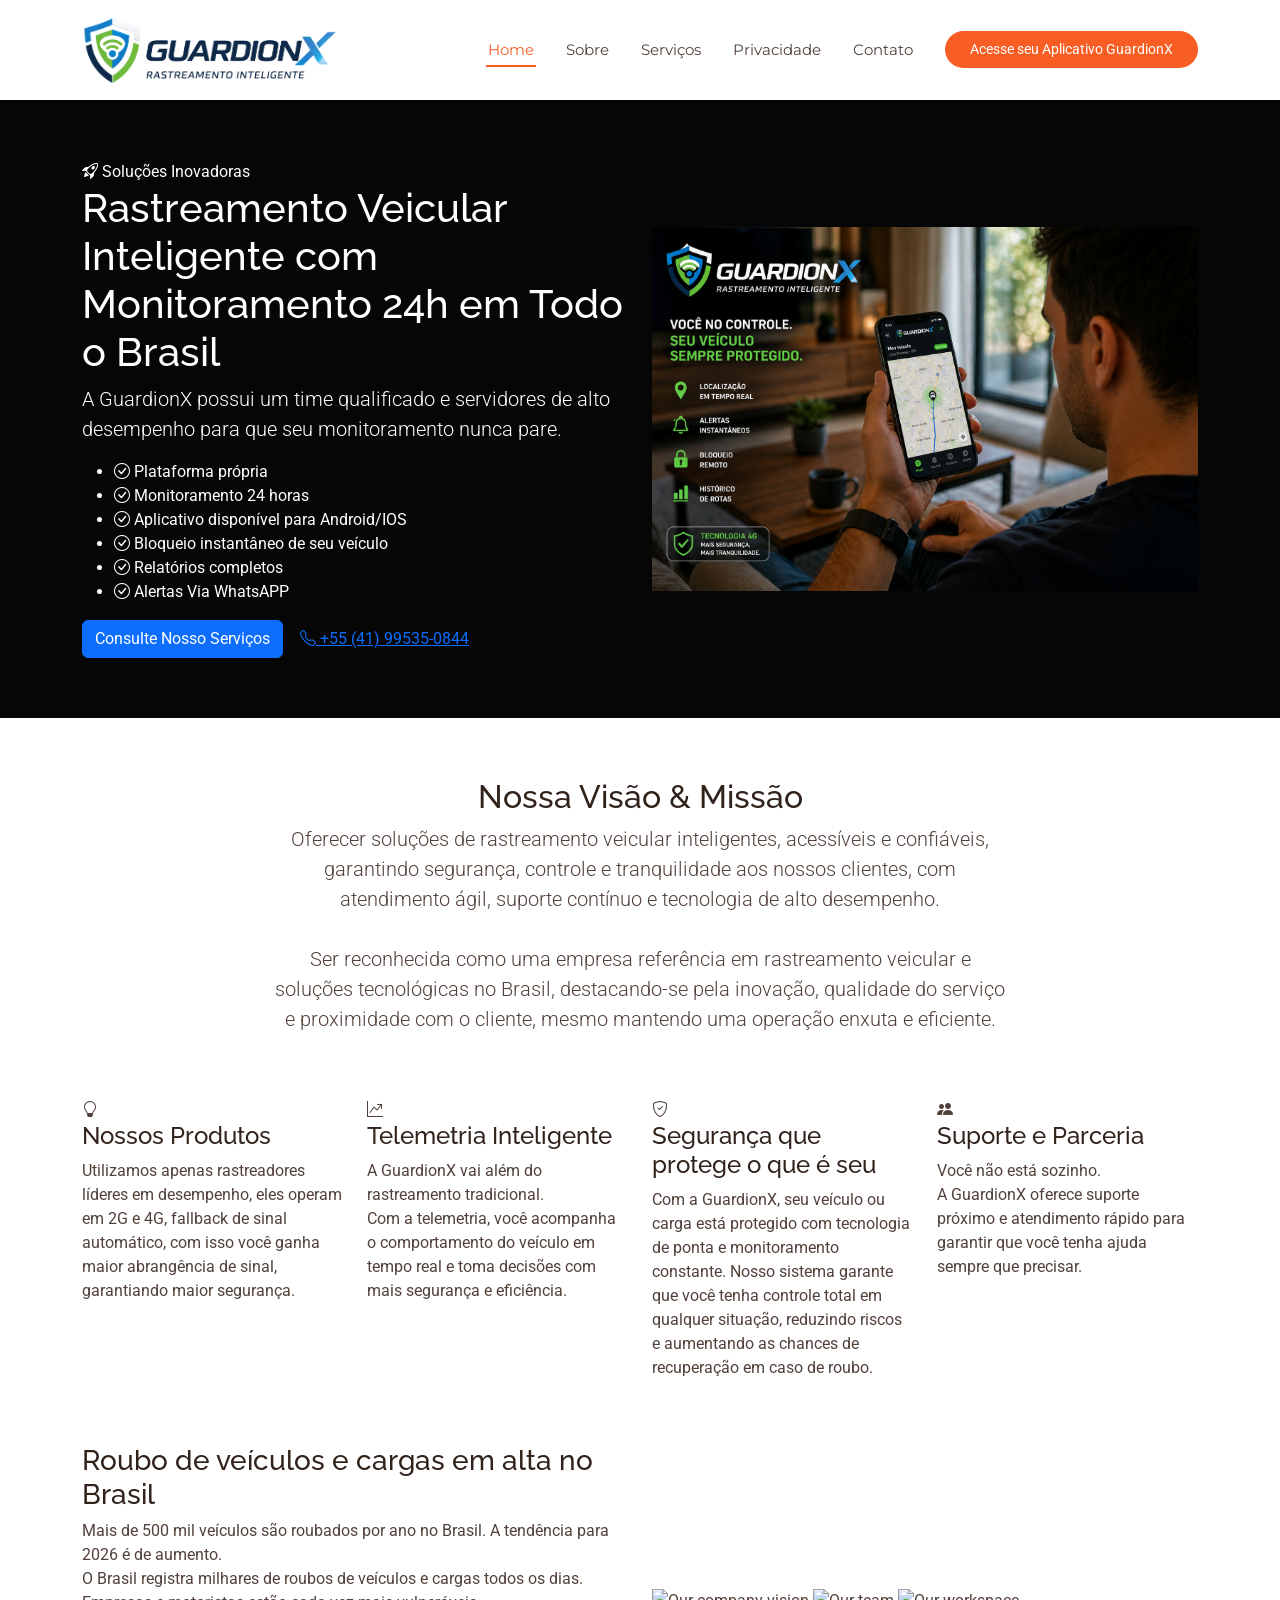
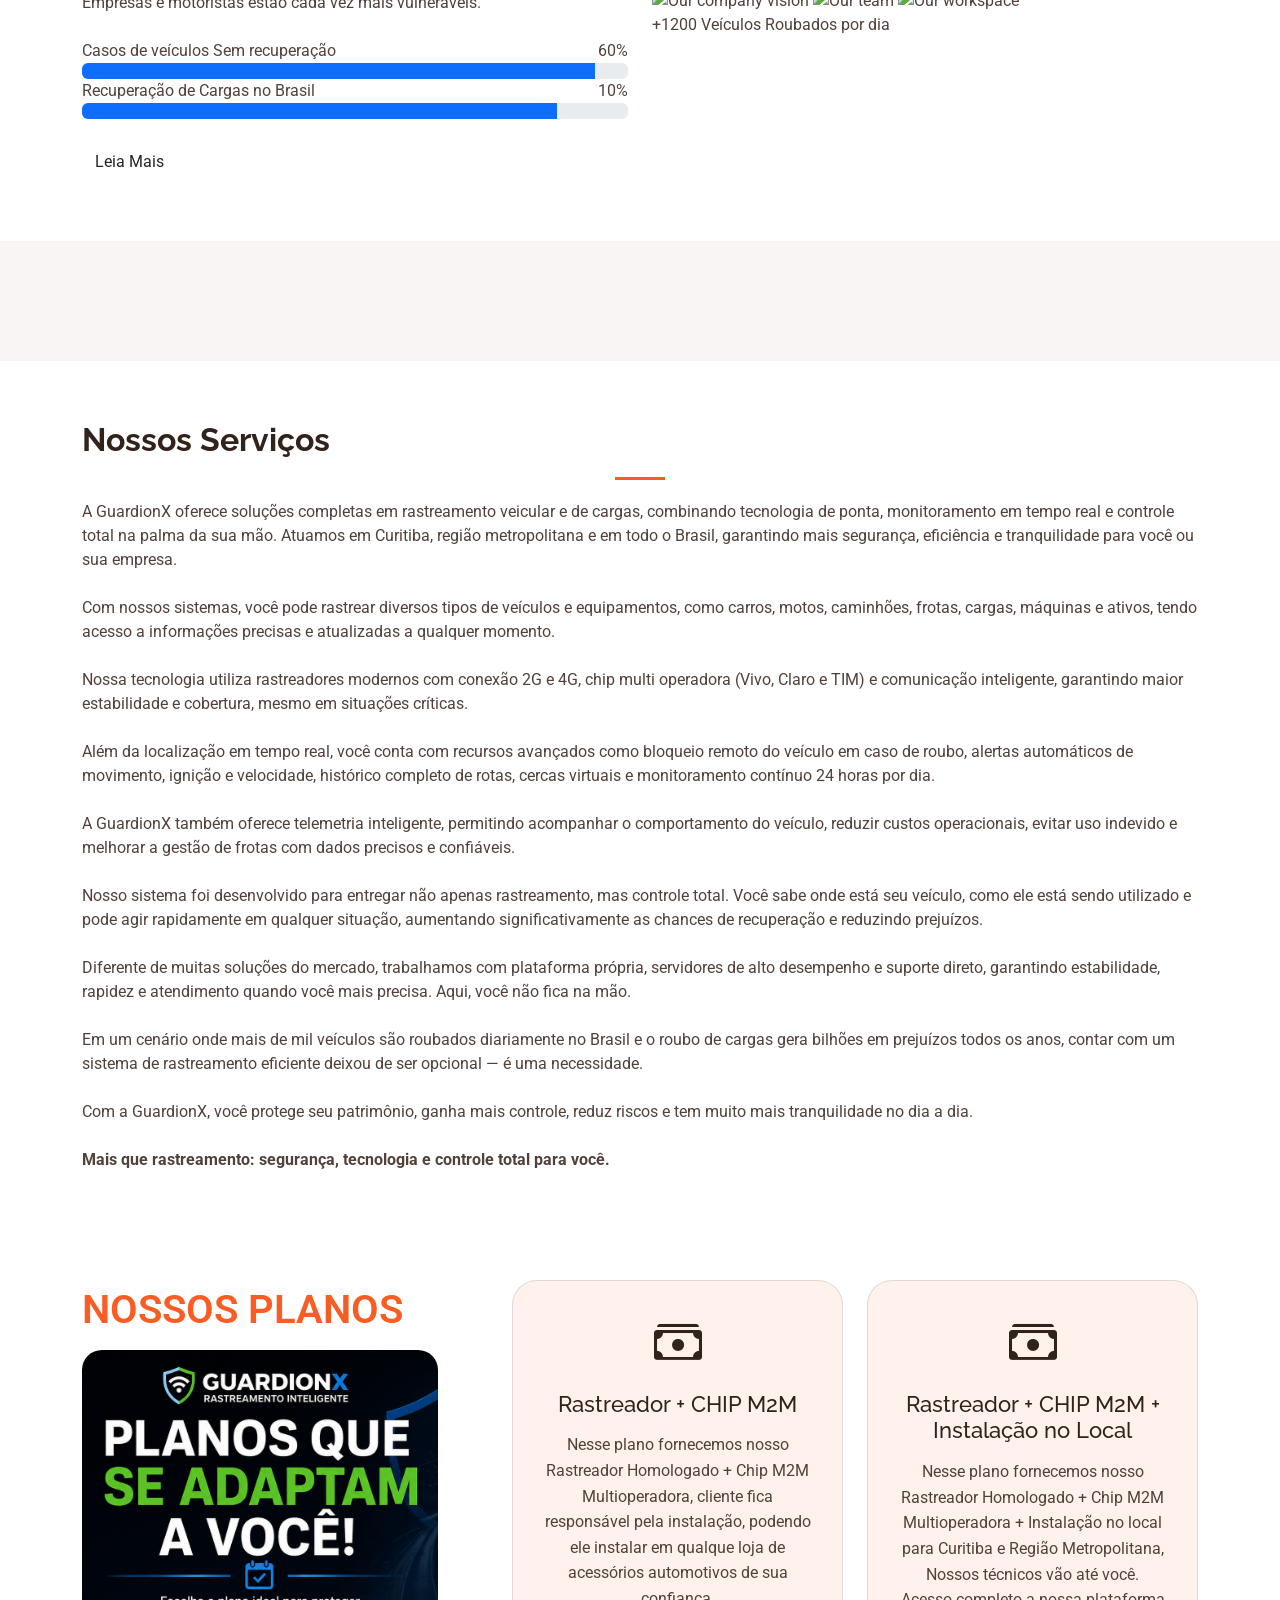
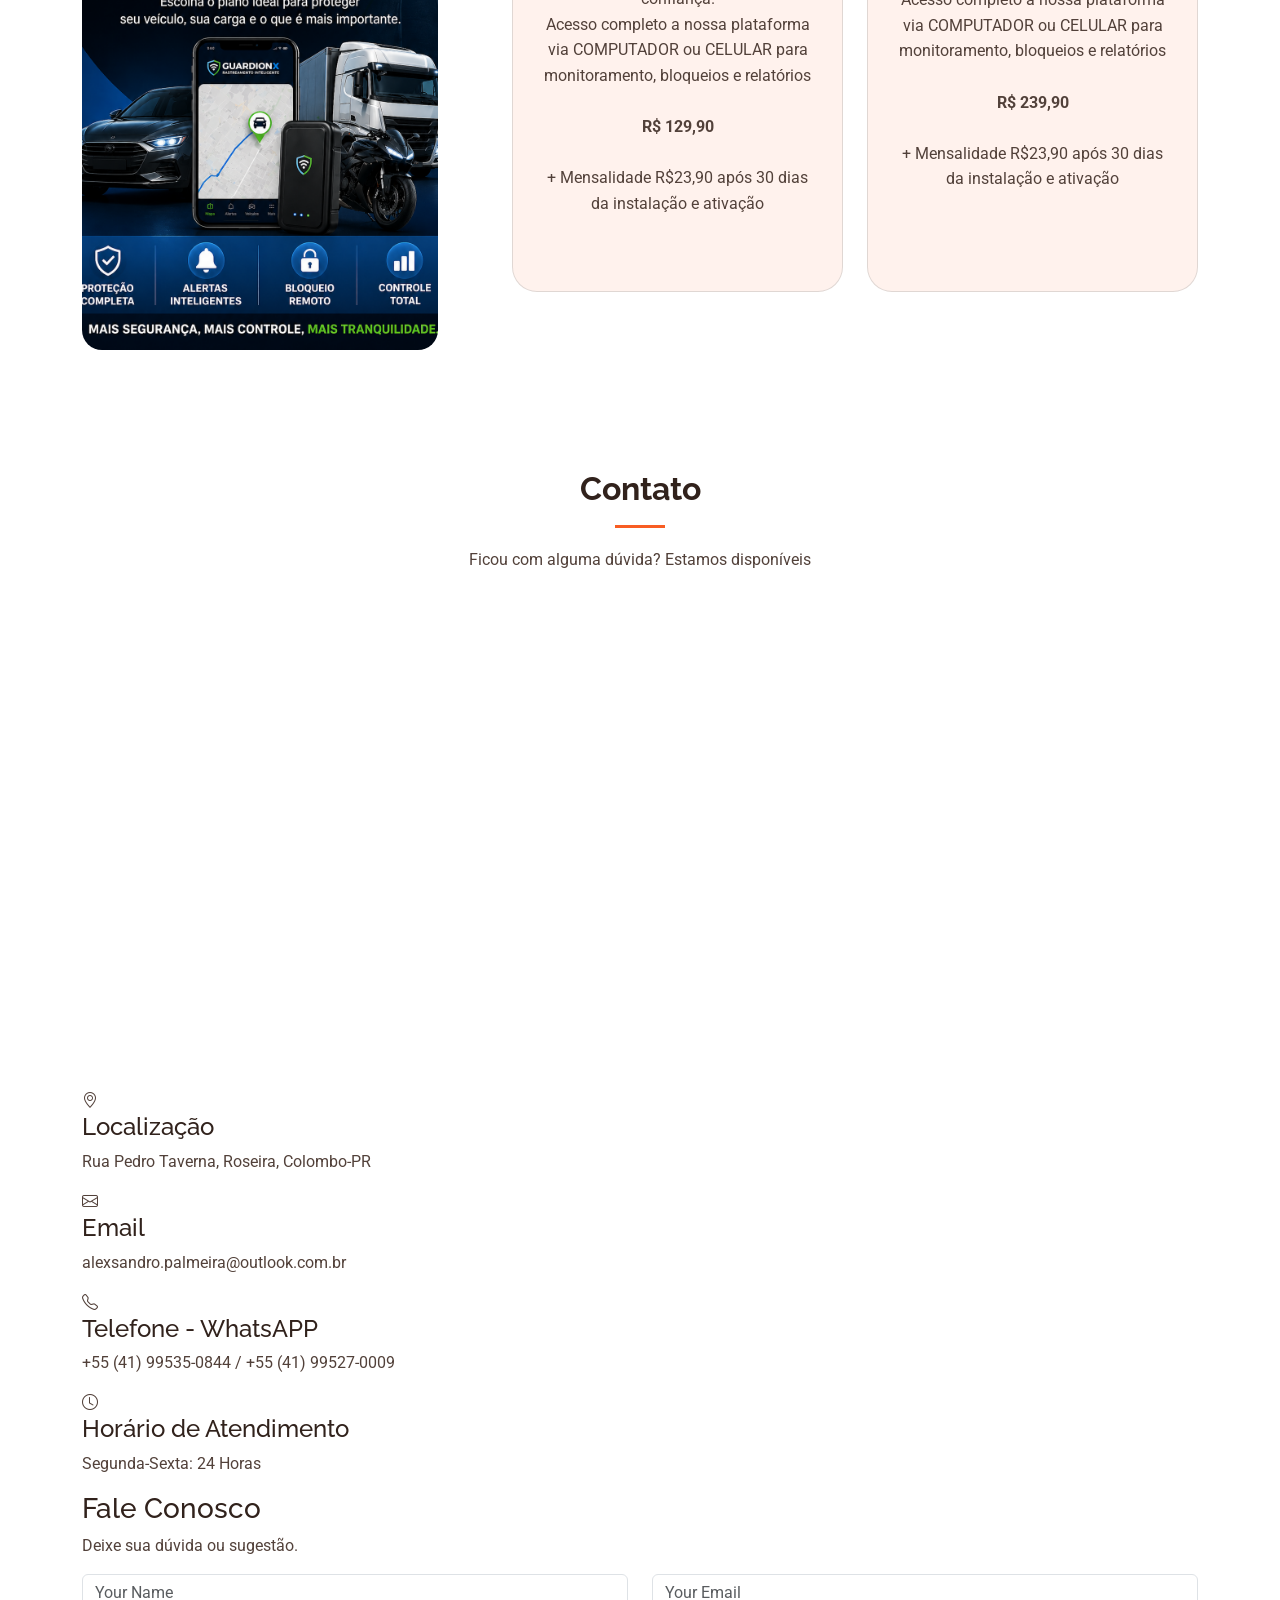
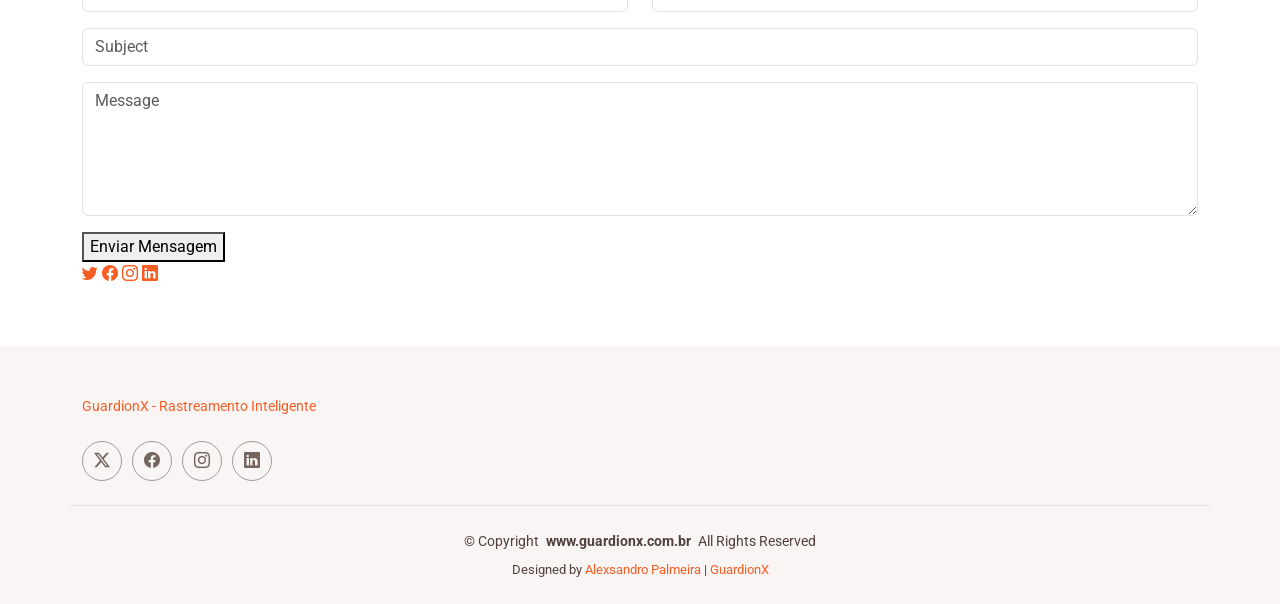
==== commit 287a5822: "Add files via upload" ====
--- a/index.html
+++ b/index.html
@@ -71,10 +71,10 @@
 
       <nav id="navmenu" class="navmenu">
         <ul>
-          <li><a href="#hero" class="active">Home</a></li>
-          <li><a href="#about">Sobre</a></li>
+          <li><a href="#home" class="active">Home</a></li>
+          <li><a href="#sobre">Sobre</a></li>
           <li><a href="#services">Serviços</a></li>
-          <!-- <li><a href="#team">Time</a></li> -->
+          <li><a href="privacidade.html">Privacidade</a></li>
          <!-- <li class="dropdown"><a href="#"><span>Menu</span> <i class="bi bi-chevron-down toggle-dropdown"></i></a>
             <ul>
               <li><a href="#">Dropdown 1</a></li>
@@ -92,31 +92,36 @@
               <li><a href="#">Dropdown 4</a></li>
             </ul>
           </li> -->
-          <li><a href="#contact">Contato</a></li>
+          <li><a href="#contato">Contato</a></li>
         </ul>
         <i class="mobile-nav-toggle d-xl-none bi bi-list"></i>
       </nav>
 
-      <a class="btn-getstarted" href="index.html#about">Início</a>
+    <a class="btn-getstarted"
+   href="https://app.guardionx.com.br"
+   target="_blank"
+   rel="noopener noreferrer">
+   Acesse seu Aplicativo GuardionX
+</a>
 
     </div>
   </header>
 
   <main class="main">
 
-    <!-- Hero Section -->
-    <section id="hero" class="hero section dark-background">
+    <!-- home Section -->
+    <section id="home" class="home section dark-background">
       <div class="container" data-aos="fade-up">
         <div class="row align-items-center">
           <div class="col-lg-6">
-            <div class="hero-content" data-aos="fade-up" data-aos-delay="100">
-              <div class="hero-tag">
+            <div class="home-content" data-aos="fade-up" data-aos-delay="100">
+              <div class="home-tag">
                 <i class="bi bi-rocket-takeoff"></i>
                 <span>Soluções Inovadoras</span>
               </div>
               <h1>Rastreamento <span class="highlight">Veicular Inteligente</span> com Monitoramento 24h em Todo o Brasil</h1>
               <p class="lead">A GuardionX possui um time qualificado e servidores de alto desempenho para que seu monitoramento nunca pare.</p>
-              <ul class="hero-features">
+              <ul class="home-features">
                 <li><i class="bi bi-check-circle"></i> Plataforma própria</li>
                 <li><i class="bi bi-check-circle"></i> Monitoramento 24 horas</li>
                 <li><i class="bi bi-check-circle"></i> Aplicativo disponível para Android/IOS</li>
@@ -124,15 +129,15 @@
                 <li><i class="bi bi-check-circle"></i> Relatórios completos</li>
                 <li><i class="bi bi-check-circle"></i> Alertas Via WhatsAPP</li>
               </ul>
-              <div class="hero-cta">
+              <div class="home-cta">
                 <a href="#services" class="btn btn-primary">Consulte Nosso Serviços</a>
                 <a href="tel:+55 (41) 99535-0844" class="btn btn-link"><i class="bi bi-telephone"></i> +55 (41) 99535-0844</a>
               </div>
             </div>
           </div>
           <div class="col-lg-6">
-            <div class="hero-image-wrapper" data-aos="fade-up" data-aos-delay="300">
-              <img src="assets/img/illustration/ImagemSitePrincipal.png" alt="Sistema de rastreamento veicular GuardionX em tempo real" class="img-fluid hero-image">
+            <div class="home-image-wrapper" data-aos="fade-up" data-aos-delay="300">
+              <img src="assets/img/illustration/ImagemSitePrincipal.png" alt="Sistema de rastreamento veicular GuardionX em tempo real" class="img-fluid home-image">
               <!--<div class="stat-card top-right">
                 <div class="stat-value">18.9K</div>
                 <div class="stat-label">Improved market presence</div>
@@ -151,10 +156,10 @@
           </div>
         </div>
       </div>
-    </section><!-- /Hero Section -->
-
-    <!-- About Section -->
-    <section id="about" class="about section">
+    </section><!-- /home Section -->
+
+    <!-- sobre Section -->
+    <section id="sobre" class="sobre section">
 
       <div class="container" data-aos="fade-up" data-aos-delay="100">
 
@@ -207,12 +212,12 @@
           </div>
         </div>
 
-        <div class="row align-items-center about-showcase">
+        <div class="row align-items-center sobre-showcase">
           <div class="col-lg-6 order-lg-2" data-aos="fade-left" data-aos-delay="300">
-            <div class="about-image-grid">
-              <img src="assets/img/about/roubo1.jpg" class="img-grid-main" alt="Our company vision">
-              <img src="assets/img/about/roubo2.jpg" class="img-grid-secondary" alt="Our team">
-              <img src="assets/img/about/roubo3.jpg" class="img-grid-tertiary" alt="Our workspace"> 
+            <div class="sobre-image-grid">
+              <img src="assets/img/sobre/roubo1.jpg" class="img-grid-main" alt="Our company vision">
+              <img src="assets/img/sobre/roubo2.jpg" class="img-grid-secondary" alt="Our team">
+              <img src="assets/img/sobre/roubo3.jpg" class="img-grid-tertiary" alt="Our workspace"> 
               <div class="experience-badge" data-aos="zoom-in" data-aos-delay="500">
                 <span class="years">+1200</span>
                 <span class="text">Veículos Roubados por dia</span>
@@ -221,7 +226,7 @@
           </div>
 
           <div class="col-lg-6 order-lg-1" data-aos="fade-right" data-aos-delay="200">
-            <div class="about-content-box">
+            <div class="sobre-content-box">
               <h3>Roubo de veículos e cargas em alta no Brasil</h3>
               <p class="mb-4">Mais de 500 mil veículos são roubados por ano no Brasil. A tendência para 2026 é de aumento. <br> O Brasil registra milhares de roubos de veículos e cargas todos os dias. Empresas e motoristas estão cada vez mais vulneráveis.</p>
 
@@ -255,14 +260,14 @@
                 </div>
               </div> -->
 
-              <a href="about.html" class="btn btn-discover mt-4">Leia Mais</a>
+              <a href="sobre.html" class="btn btn-discover mt-4">Leia Mais</a>
             </div>
           </div>
         </div>
 
       </div>
 
-    </section><!-- /About Section -->
+    </section><!-- /sobre Section -->
 
     <!-- Stats Section -->
     <section id="stats" class="stats section light-background">
@@ -479,8 +484,8 @@
 
   
 
-    <!-- Contact Section -->
-    <section id="contact" class="contact section">
+    <!-- contato Section -->
+    <section id="contato" class="contato section">
       <!-- Section Title -->
       <div class="container section-title" data-aos="fade-up">
         <h2>Contato</h2>
@@ -488,59 +493,59 @@
       </div><!-- End Section Title -->
 
       <div class="container" data-aos="fade-up" data-aos-delay="100">
-        <div class="contact-main-wrapper">
+        <div class="contato-main-wrapper">
           <div class="map-wrapper">
           <iframe src="https://www.google.com/maps/embed?pb=!1m18!1m12!1m3!1d758.387346179599!2d-49.11695130306525!3d-25.286777618746502!2m3!1f0!2f0!3f0!3m2!1i1024!2i768!4f13.1!3m3!1m2!1s0x94dceb850fc1c903%3A0x12a5a2acbe711bee!2sGuardionX!5e0!3m2!1spt-BR!2sbr!4v1777332473505!5m2!1spt-BR!2sbr" width="600" height="450" style="border:0;" allowfullscreen="" loading="lazy" referrerpolicy="no-referrer-when-downgrade"></iframe>
           </div>
 
-          <div class="contact-content">
-            <div class="contact-cards-container" data-aos="fade-up" data-aos-delay="300">
-              <div class="contact-card">
+          <div class="contato-content">
+            <div class="contato-cards-container" data-aos="fade-up" data-aos-delay="300">
+              <div class="contato-card">
                 <div class="icon-box">
                   <i class="bi bi-geo-alt"></i>
                 </div>
-                <div class="contact-text">
+                <div class="contato-text">
                   <h4>Localização</h4>
                   <p>Rua Pedro Taverna, Roseira, Colombo-PR </p>
                 </div>
               </div>
 
-              <div class="contact-card">
+              <div class="contato-card">
                 <div class="icon-box">
                   <i class="bi bi-envelope"></i>
                 </div>
-                <div class="contact-text">
+                <div class="contato-text">
                   <h4>Email</h4>
                   <p>alexsandro.palmeira@outlook.com.br</p>
                 </div>
               </div>
 
-              <div class="contact-card">
+              <div class="contato-card">
                 <div class="icon-box">
                   <i class="bi bi-telephone"></i>
                 </div>
-                <div class="contact-text">
+                <div class="contato-text">
                   <h4>Telefone - WhatsAPP</h4>
                   <p>+55 (41) 99535-0844 / +55 (41) 99527-0009</p>
                 </div>
               </div>
 
-              <div class="contact-card">
+              <div class="contato-card">
                 <div class="icon-box">
                   <i class="bi bi-clock"></i>
                 </div>
-                <div class="contact-text">
+                <div class="contato-text">
                   <h4>Horário de Atendimento</h4>
                   <p>Segunda-Sexta: 24 Horas</p>
                 </div>
               </div>
             </div>
 
-            <div class="contact-form-container" data-aos="fade-up" data-aos-delay="400">
+            <div class="contato-form-container" data-aos="fade-up" data-aos-delay="400">
               <h3>Fale Conosco</h3>
               <p>Deixe sua dúvida ou sugestão.</p>
 
-              <form action="forms/contact.php" method="post" class="php-email-form">
+              <form action="forms/contato.php" method="post" class="php-email-form">
                 <div class="row">
                   <div class="col-md-6 form-group">
                     <input type="text" name="name" class="form-control" id="name" placeholder="Your Name" required="">
@@ -576,7 +581,7 @@
           </div>
         </div>
       </div>
-    </section><!-- /Contact Section -->
+    </section><!-- /contato Section -->
 
   </main>
 
@@ -584,11 +589,11 @@
 
     <div class="container footer-top">
       <div class="row gy-4">
-        <div class="col-lg-4 col-md-6 footer-about">
+        <div class="col-lg-4 col-md-6 footer-sobre">
           <a href="index.html" class="logo d-flex align-items-center">
             <span class="sitename">GuardionX - Rastreamento Inteligente</span>
           </a>
-         <!-- <div class="footer-contact pt-3">
+         <!-- <div class="footer-contato pt-3">
             <p>Rua Pedro Taver</p>
             <p>New York, NY 535022</p>
             <p class="mt-3"><strong>Phone:</strong> <span>+1 5589 55488 55</span></p>
@@ -606,7 +611,7 @@
           <h4>Useful Links</h4>
           <ul>
             <li><a href="#">Home</a></li>
-            <li><a href="#">About us</a></li>
+            <li><a href="#">sobre us</a></li>
             <li><a href="#">Services</a></li>
             <li><a href="#">Terms of service</a></li>
             <li><a href="#">Privacy policy</a></li>
@@ -655,7 +660,7 @@
         <!-- All the links in the footer should remain intact. -->
         <!-- You can delete the links only if you've purchased the pro version. -->
         <!-- Licensing information: https://bootstrapmade.com/license/ -->
-        <!-- Purchase the pro version with working PHP/AJAX contact form: [buy-url] -->
+        <!-- Purchase the pro version with working PHP/AJAX contato form: [buy-url] -->
         Designed by <a href="https://wwww.guardionx.com.br/">Alexsandro Palmeira</a> | <a href="https://guardionx.com.br">GuardionX</a>
       </div>
     </div>
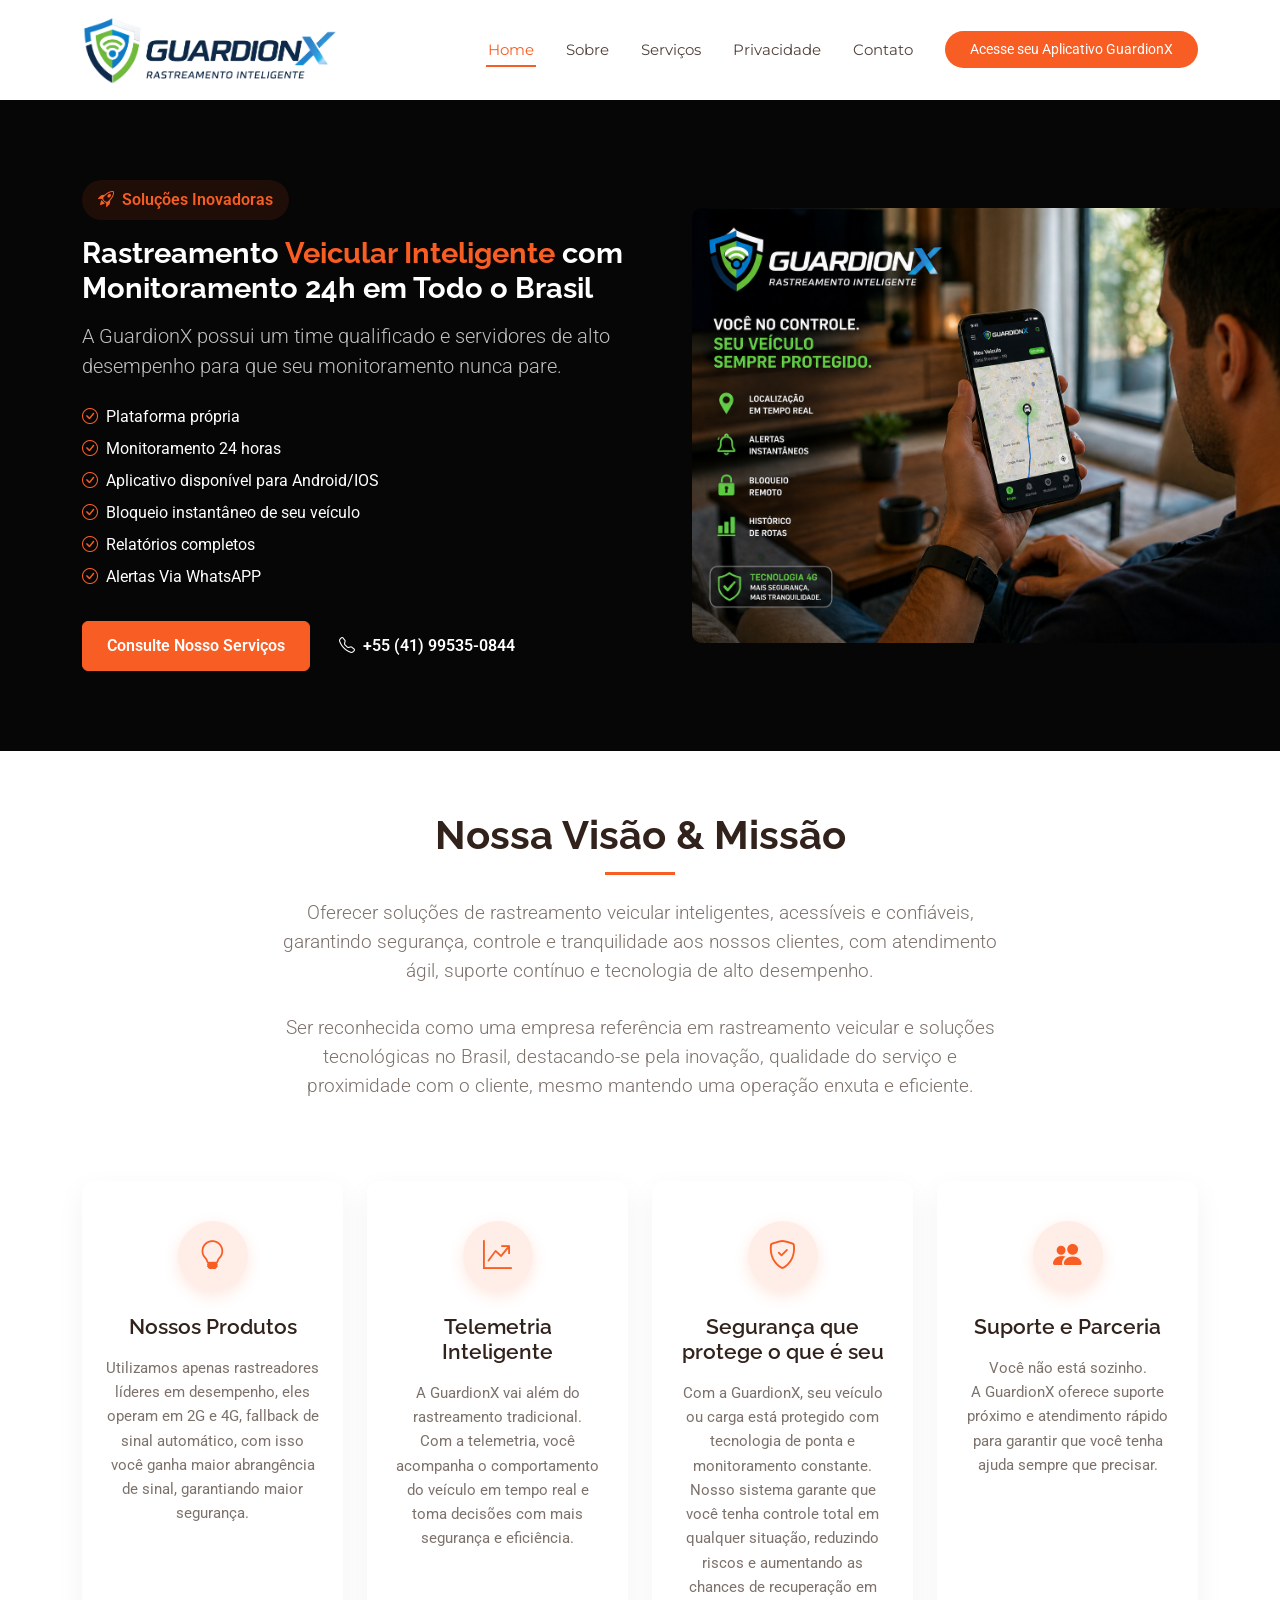
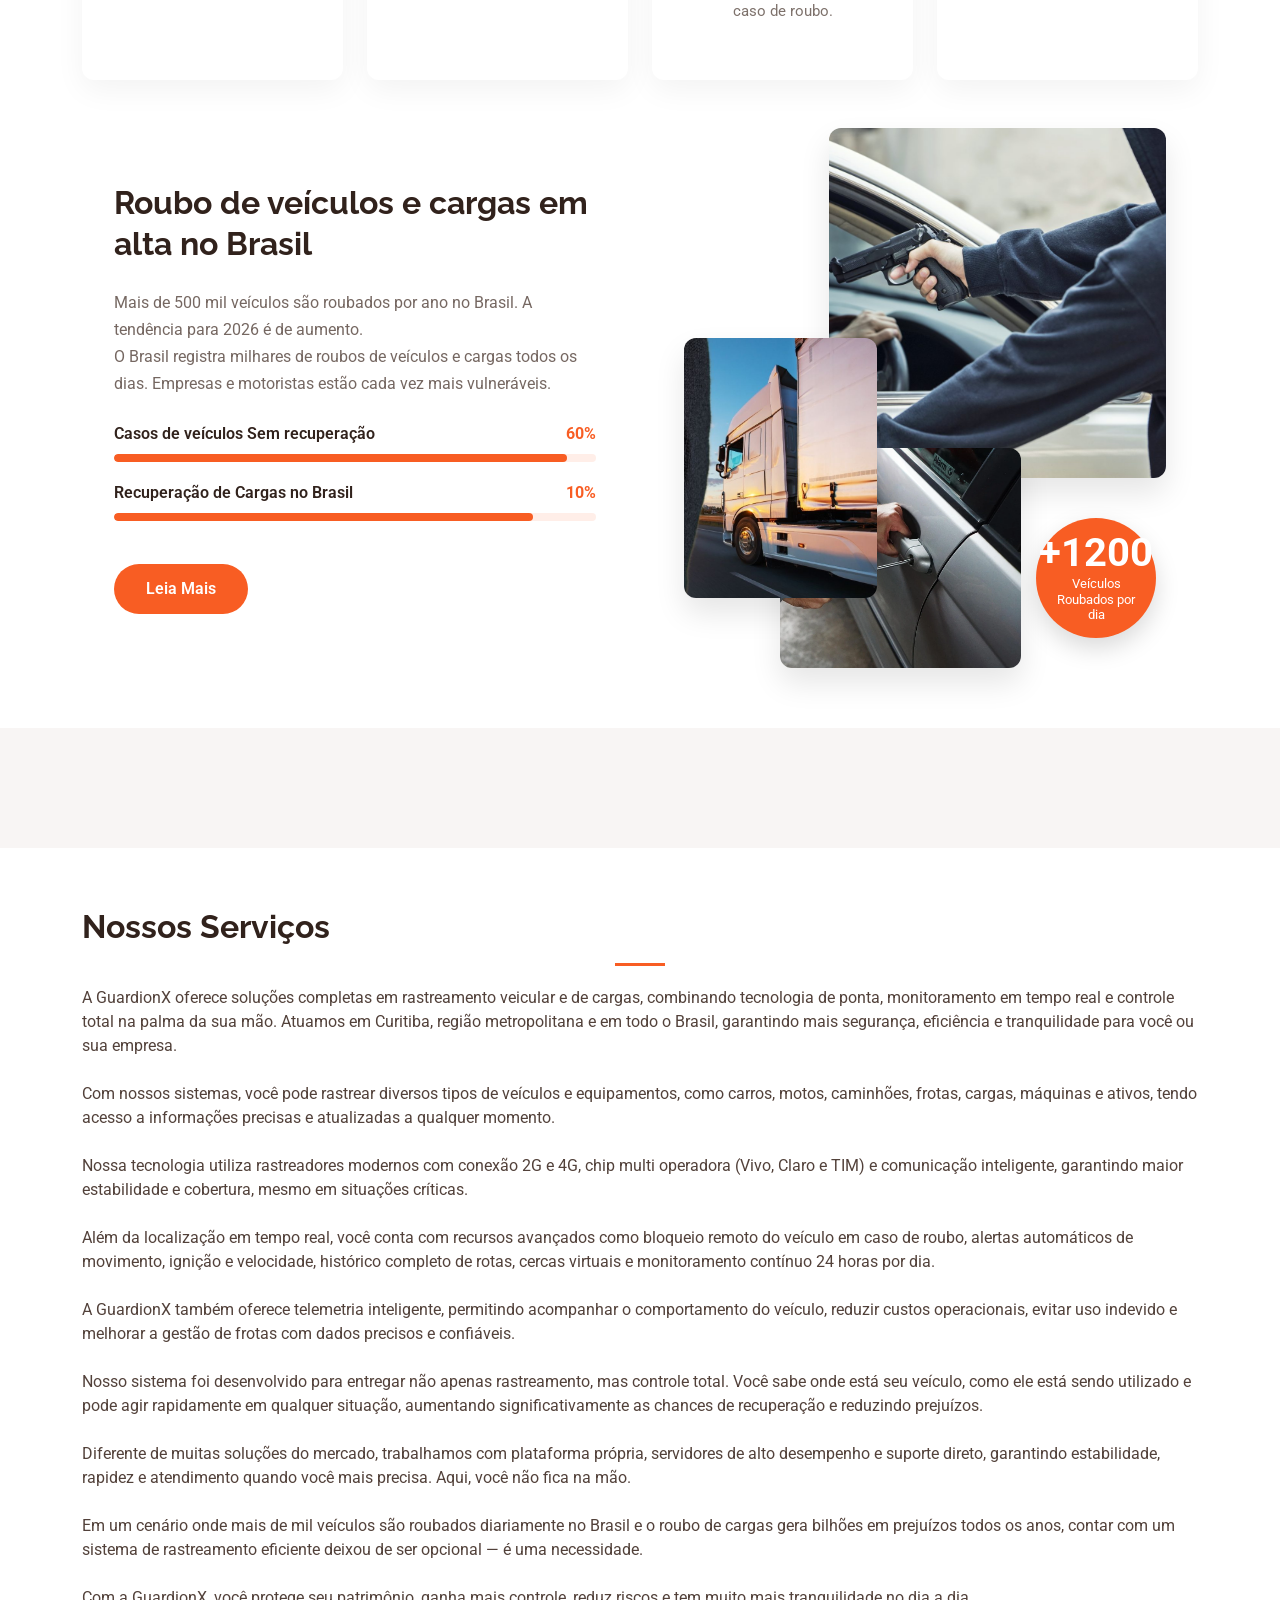
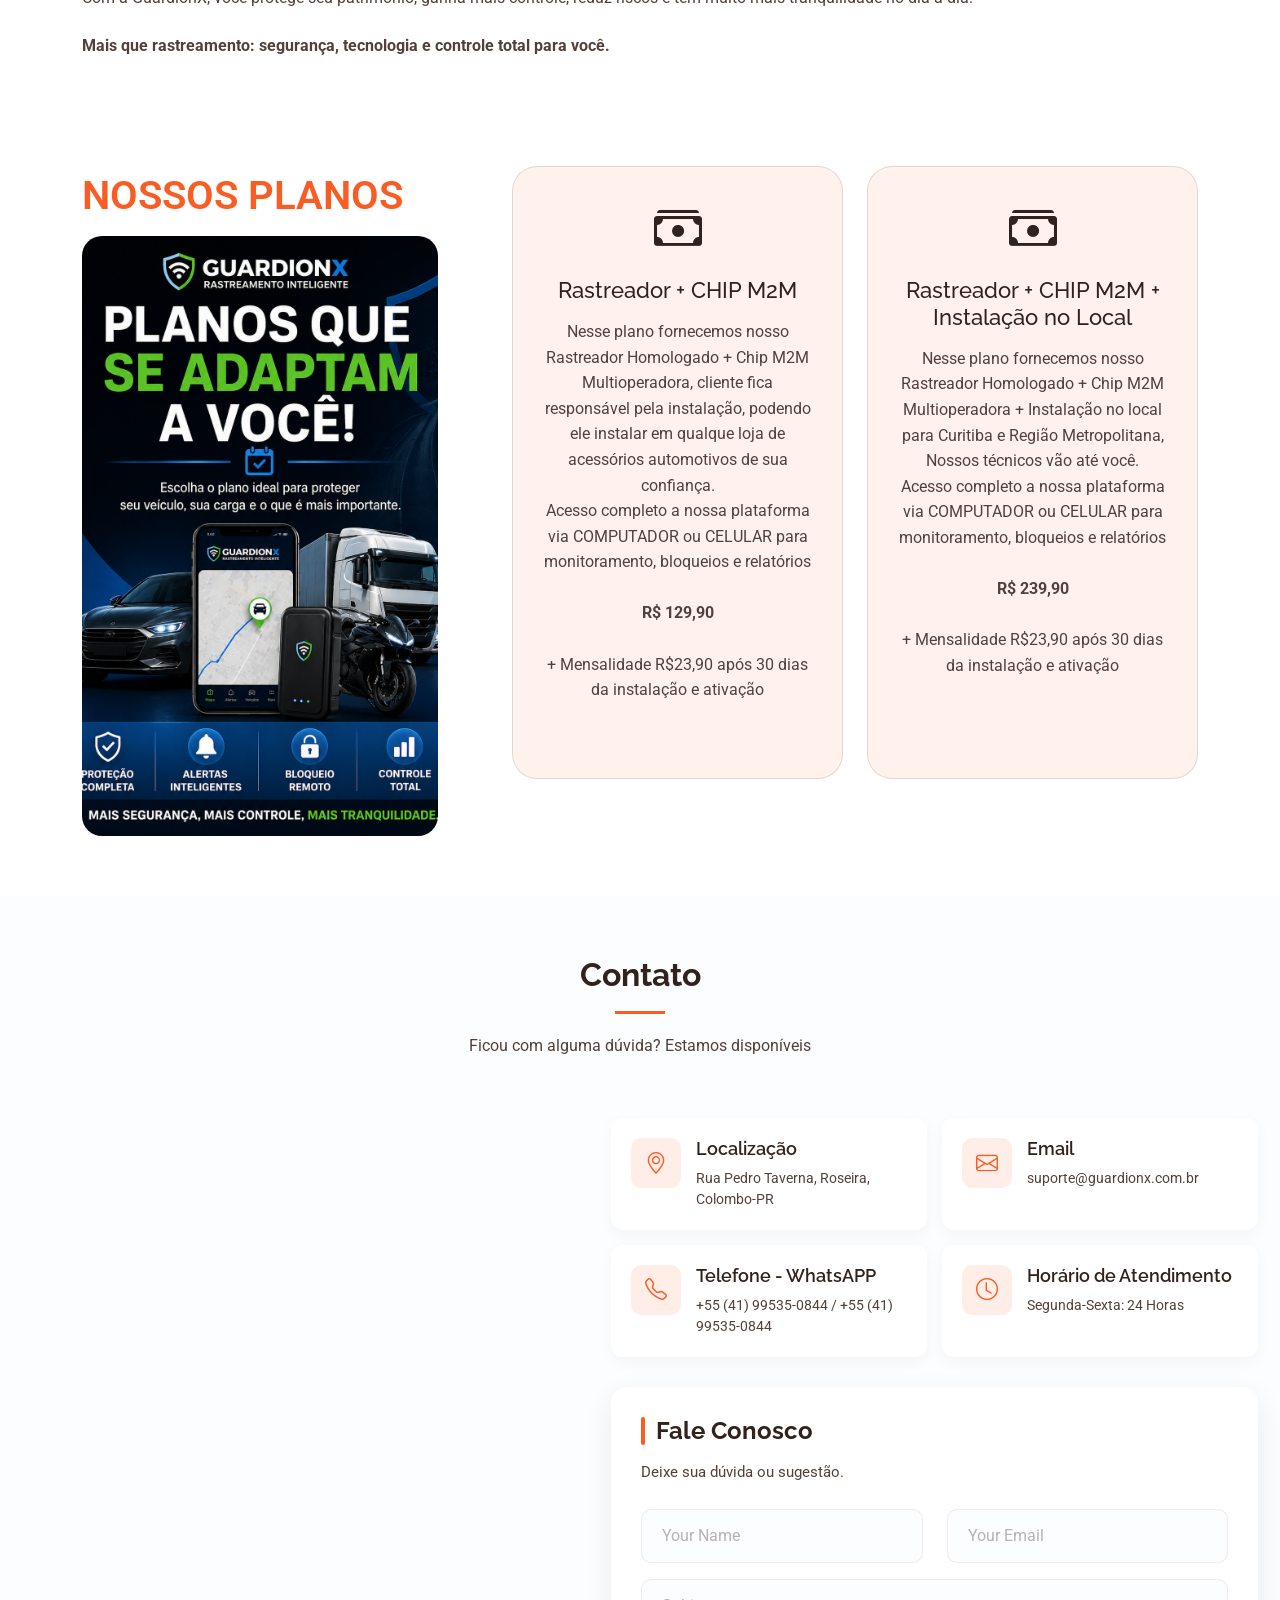
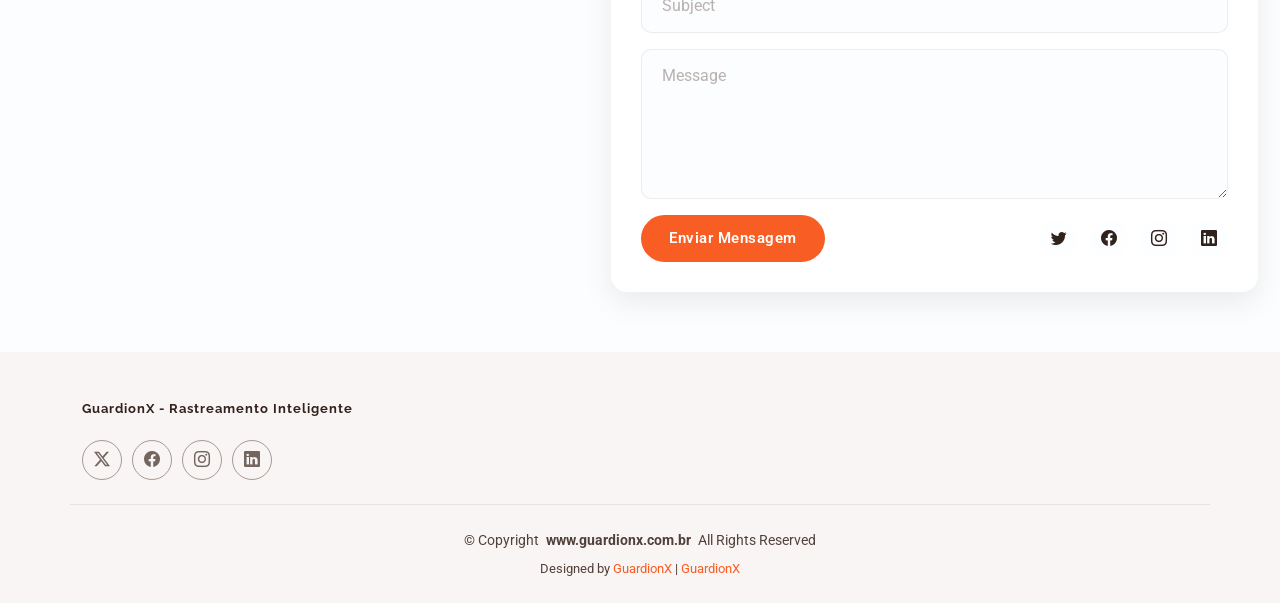
==== commit e4e7126b: "Update index.html" ====
--- a/index.html
+++ b/index.html
@@ -516,7 +516,7 @@
                 </div>
                 <div class="contato-text">
                   <h4>Email</h4>
-                  <p>alexsandro.palmeira@outlook.com.br</p>
+                  <p>suporte@guardionx.com.br</p>
                 </div>
               </div>
 
@@ -526,7 +526,7 @@
                 </div>
                 <div class="contato-text">
                   <h4>Telefone - WhatsAPP</h4>
-                  <p>+55 (41) 99535-0844 / +55 (41) 99527-0009</p>
+                  <p>+55 (41) 99535-0844 / +55 (41) 99535-0844</p>
                 </div>
               </div>
 
@@ -661,7 +661,7 @@
         <!-- You can delete the links only if you've purchased the pro version. -->
         <!-- Licensing information: https://bootstrapmade.com/license/ -->
         <!-- Purchase the pro version with working PHP/AJAX contato form: [buy-url] -->
-        Designed by <a href="https://wwww.guardionx.com.br/">Alexsandro Palmeira</a> | <a href="https://guardionx.com.br">GuardionX</a>
+        Designed by <a href="https://wwww.guardionx.com.br/">GuardionX</a> | <a href="https://guardionx.com.br">GuardionX</a>
       </div>
     </div>
 
--- a/assets/css/main.css
+++ b/assets/css/main.css
@@ -481,17 +481,17 @@
   padding-top: 50px;
 }
 
-.footer .footer-about .logo {
+.footer .footer-sobre .logo {
   line-height: 1;
   margin-bottom: 25px;
 }
 
-.footer .footer-about .logo img {
+.footer .footer-sobre .logo img {
   max-height: 40px;
   margin-right: 6px;
 }
 
-.footer .footer-about .logo span {
+.footer .footer-sobre .logo span {
   color: var(--heading-color);
   font-family: var(--heading-font);
   font-size: 13px;
@@ -499,7 +499,7 @@
   letter-spacing: 1px;
 }
 
-.footer .footer-about p {
+.footer .footer-sobre p {
   font-size: 14px;
   font-family: var(--heading-font);
 }
@@ -566,7 +566,7 @@
   color: var(--accent-color);
 }
 
-.footer .footer-contact p {
+.footer .footer-contato p {
   margin-bottom: 5px;
 }
 
@@ -718,23 +718,23 @@
 }
 
 /*--------------------------------------------------------------
-# Hero Section
+# home Section
 --------------------------------------------------------------*/
-.hero {
+.home {
   padding: 80px 0;
 }
 
-.hero .hero-content {
+.home .home-content {
   margin-bottom: 2rem;
 }
 
 @media (min-width: 992px) {
-  .hero .hero-content {
+  .home .home-content {
     margin-bottom: 0;
   }
 }
 
-.hero .hero-tag {
+.home .home-tag {
   display: inline-flex;
   align-items: center;
   background-color: color-mix(in srgb, var(--accent-color), transparent 90%);
@@ -743,61 +743,61 @@
   margin-bottom: 1rem;
 }
 
-.hero .hero-tag i {
+.home .home-tag i {
   color: var(--accent-color);
   margin-right: 0.5rem;
 }
 
-.hero .hero-tag span {
+.home .home-tag span {
   color: var(--accent-color);
   font-weight: 600;
 }
 
-.hero h1 {
+.home h1 {
   font-size: 2.5rem;
   font-weight: 700;
   margin-bottom: 1rem;
 }
 
-.hero h1 .highlight {
+.home h1 .highlight {
   color: var(--accent-color);
 }
 
 @media (min-width: 992px) {
-  .hero h1 {
+  .home h1 {
     font-size: 1.8rem;
   }
 }
 
-.hero .lead {
+.home .lead {
   color: color-mix(in srgb, var(--default-color), transparent 25%);
   margin-bottom: 1.5rem;
 }
 
-.hero .hero-features {
+.home .home-features {
   list-style: none;
   padding-left: 0;
   margin-bottom: 2rem;
 }
 
-.hero .hero-features li {
+.home .home-features li {
   margin-bottom: 0.5rem;
   display: flex;
   align-items: center;
 }
 
-.hero .hero-features li i {
+.home .home-features li i {
   color: var(--accent-color);
   margin-right: 0.5rem;
 }
 
-.hero .hero-cta {
+.home .home-cta {
   display: flex;
   flex-wrap: wrap;
   gap: 1rem;
 }
 
-.hero .hero-cta .btn-primary {
+.home .home-cta .btn-primary {
   background-color: var(--accent-color);
   border-color: var(--accent-color);
   color: var(--contrast-color);
@@ -806,12 +806,12 @@
   transition: all 0.3s ease;
 }
 
-.hero .hero-cta .btn-primary:hover {
+.home .home-cta .btn-primary:hover {
   background-color: color-mix(in srgb, var(--accent-color), black 10%);
   border-color: color-mix(in srgb, var(--accent-color), black 10%);
 }
 
-.hero .hero-cta .btn-link {
+.home .home-cta .btn-link {
   color: var(--heading-color);
   font-weight: 600;
   text-decoration: none;
@@ -819,24 +819,24 @@
   align-items: center;
 }
 
-.hero .hero-cta .btn-link i {
+.home .home-cta .btn-link i {
   margin-right: 0.5rem;
 }
 
-.hero .hero-cta .btn-link:hover {
+.home .home-cta .btn-link:hover {
   color: var(--accent-color);
 }
 
-.hero .hero-image-wrapper {
+.home .home-image-wrapper {
   position: relative;
   padding: 0 40px;
 }
 
-.hero .hero-image-wrapper .hero-image {
+.home .home-image-wrapper .home-image {
   border-radius: 10px;
 }
 
-.hero .hero-image-wrapper .stat-card {
+.home .home-image-wrapper .stat-card {
   position: absolute;
   background-color: var(--surface-color);
   padding: 1rem;
@@ -848,55 +848,55 @@
   min-width: 150px;
 }
 
-.hero .hero-image-wrapper .stat-card.top-right {
+.home .home-image-wrapper .stat-card.top-right {
   top: 40px;
   right: 0px;
 }
 
-.hero .hero-image-wrapper .stat-card.bottom-left {
+.home .home-image-wrapper .stat-card.bottom-left {
   bottom: 40px;
   left: 0px;
 }
 
-.hero .hero-image-wrapper .stat-card .stat-value {
+.home .home-image-wrapper .stat-card .stat-value {
   font-size: 1.5rem;
   font-weight: 700;
   color: var(--accent-color);
   margin-bottom: 0.25rem;
 }
 
-.hero .hero-image-wrapper .stat-card .stat-label {
+.home .home-image-wrapper .stat-card .stat-label {
   font-size: 0.875rem;
   color: var(--heading-color);
   margin-bottom: 0.5rem;
 }
 
-.hero .hero-image-wrapper .stat-card .stat-icon {
+.home .home-image-wrapper .stat-card .stat-icon {
   align-self: flex-end;
   font-size: 1.25rem;
   color: color-mix(in srgb, var(--accent-color), transparent 50%);
 }
 
 @media (max-width: 575px) {
-  .hero .hero-image-wrapper {
+  .home .home-image-wrapper {
     padding: 0;
   }
 
-  .hero .hero-image-wrapper .stat-card {
+  .home .home-image-wrapper .stat-card {
     position: relative;
   }
 
-  .hero .hero-image-wrapper .stat-card.top-right,
-  .hero .hero-image-wrapper .stat-card.bottom-left {
+  .home .home-image-wrapper .stat-card.top-right,
+  .home .home-image-wrapper .stat-card.bottom-left {
     inset: auto;
     margin-top: 30px;
   }
 }
 
 /*--------------------------------------------------------------
-# About Section
+# sobre Section
 --------------------------------------------------------------*/
-.about .section-heading {
+.sobre .section-heading {
   font-size: 2.5rem;
   color: var(--heading-color);
   margin-bottom: 1.5rem;
@@ -905,7 +905,7 @@
   font-weight: 700;
 }
 
-.about .section-heading:after {
+.sobre .section-heading:after {
   content: "";
   position: absolute;
   width: 70px;
@@ -916,7 +916,7 @@
   transform: translateX(-50%);
 }
 
-.about .lead {
+.sobre .lead {
   font-size: 1.2rem;
   color: color-mix(in srgb, var(--default-color), transparent 25%);
   margin-bottom: 2rem;
@@ -925,7 +925,7 @@
   margin-right: auto;
 }
 
-.about .feature-box {
+.sobre .feature-box {
   background: var(--surface-color);
   border-radius: 12px;
   padding: 2.5rem 1.5rem;
@@ -938,7 +938,7 @@
   z-index: 1;
 }
 
-.about .feature-box:before {
+.sobre .feature-box:before {
   content: "";
   position: absolute;
   bottom: 0;
@@ -951,21 +951,21 @@
   border-radius: 12px;
 }
 
-.about .feature-box:hover {
+.sobre .feature-box:hover {
   transform: translateY(-10px);
   box-shadow: none;
 }
 
-.about .feature-box:hover:before {
+.sobre .feature-box:hover:before {
   height: 100%;
 }
 
-.about .feature-box:hover .icon-container {
+.sobre .feature-box:hover .icon-container {
   background: var(--accent-color);
   color: var(--contrast-color);
 }
 
-.about .feature-box .icon-container {
+.sobre .feature-box .icon-container {
   width: 70px;
   height: 70px;
   border-radius: 50%;
@@ -980,24 +980,24 @@
   box-shadow: 0 5px 15px color-mix(in srgb, var(--accent-color), transparent 85%);
 }
 
-.about .feature-box h4 {
+.sobre .feature-box h4 {
   font-size: 1.3rem;
   font-weight: 600;
   margin-bottom: 1rem;
   color: var(--heading-color);
 }
 
-.about .feature-box p {
+.sobre .feature-box p {
   color: color-mix(in srgb, var(--default-color), transparent 25%);
   font-size: 0.95rem;
   line-height: 1.6;
 }
 
-.about .about-content-box {
+.sobre .sobre-content-box {
   padding: 2rem;
 }
 
-.about .about-content-box h3 {
+.sobre .sobre-content-box h3 {
   font-size: 2rem;
   color: var(--heading-color);
   margin-bottom: 1.5rem;
@@ -1005,28 +1005,28 @@
   line-height: 1.3;
 }
 
-.about .about-content-box p {
+.sobre .sobre-content-box p {
   color: color-mix(in srgb, var(--default-color), transparent 20%);
   margin-bottom: 1.5rem;
   line-height: 1.7;
 }
 
-.about .about-content-box .progress-item {
+.sobre .sobre-content-box .progress-item {
   margin-bottom: 1.2rem;
 }
 
-.about .about-content-box .progress-item .progress-title {
+.sobre .sobre-content-box .progress-item .progress-title {
   font-weight: 600;
   color: var(--heading-color);
   font-size: 1rem;
 }
 
-.about .about-content-box .progress-item .progress-percent {
+.sobre .sobre-content-box .progress-item .progress-percent {
   font-weight: 700;
   color: var(--accent-color);
 }
 
-.about .about-content-box .progress-item .progress {
+.sobre .sobre-content-box .progress-item .progress {
   height: 8px;
   border-radius: 4px;
   background-color: color-mix(in srgb, var(--accent-color), transparent 90%);
@@ -1034,12 +1034,12 @@
   overflow: hidden;
 }
 
-.about .about-content-box .progress-item .progress .progress-bar {
+.sobre .sobre-content-box .progress-item .progress .progress-bar {
   background-color: var(--accent-color);
   border-radius: 4px;
 }
 
-.about .about-content-box .btn-discover {
+.sobre .sobre-content-box .btn-discover {
   background: var(--accent-color);
   color: var(--contrast-color);
   border: none;
@@ -1052,7 +1052,7 @@
   z-index: 1;
 }
 
-.about .about-content-box .btn-discover:before {
+.sobre .sobre-content-box .btn-discover:before {
   content: "";
   position: absolute;
   top: 0;
@@ -1065,21 +1065,21 @@
   border-radius: 30px;
 }
 
-.about .about-content-box .btn-discover:hover {
+.sobre .sobre-content-box .btn-discover:hover {
   box-shadow: 0 8px 25px color-mix(in srgb, var(--accent-color), transparent 80%);
 }
 
-.about .about-content-box .btn-discover:hover:before {
+.sobre .sobre-content-box .btn-discover:hover:before {
   width: 100%;
 }
 
-.about .about-image-grid {
+.sobre .sobre-image-grid {
   position: relative;
   height: 540px;
   margin: 0 2rem;
 }
 
-.about .about-image-grid .img-grid-main {
+.sobre .sobre-image-grid .img-grid-main {
   position: absolute;
   top: 0;
   right: 0;
@@ -1091,7 +1091,7 @@
   z-index: 1;
 }
 
-.about .about-image-grid .img-grid-secondary {
+.sobre .sobre-image-grid .img-grid-secondary {
   position: absolute;
   bottom: 0;
   right: 30%;
@@ -1103,7 +1103,7 @@
   z-index: 2;
 }
 
-.about .about-image-grid .img-grid-tertiary {
+.sobre .sobre-image-grid .img-grid-tertiary {
   position: absolute;
   left: 0;
   bottom: 70px;
@@ -1115,7 +1115,7 @@
   z-index: 3;
 }
 
-.about .about-image-grid .experience-badge {
+.sobre .sobre-image-grid .experience-badge {
   position: absolute;
   right: 10px;
   bottom: 30px;
@@ -1132,14 +1132,14 @@
   z-index: 4;
 }
 
-.about .about-image-grid .experience-badge .years {
+.sobre .sobre-image-grid .experience-badge .years {
   font-size: 2.5rem;
   font-weight: 700;
   line-height: 1;
   margin-bottom: 0.2rem;
 }
 
-.about .about-image-grid .experience-badge .text {
+.sobre .sobre-image-grid .experience-badge .text {
   font-size: 0.8rem;
   text-align: center;
   max-width: 90px;
@@ -1147,84 +1147,84 @@
 }
 
 @media (max-width: 1199px) {
-  .about .about-image-grid {
+  .sobre .sobre-image-grid {
     height: 480px;
   }
 
-  .about .about-image-grid .img-grid-main {
+  .sobre .sobre-image-grid .img-grid-main {
     height: 300px;
   }
 
-  .about .about-image-grid .img-grid-secondary {
+  .sobre .sobre-image-grid .img-grid-secondary {
     height: 200px;
   }
 
-  .about .about-image-grid .img-grid-tertiary {
+  .sobre .sobre-image-grid .img-grid-tertiary {
     height: 220px;
   }
 }
 
 @media (max-width: 991px) {
-  .about .section-heading {
+  .sobre .section-heading {
     font-size: 2.2rem;
   }
 
-  .about .about-content-box {
+  .sobre .sobre-content-box {
     padding: 1.5rem;
     margin-top: 2rem;
   }
 
-  .about .about-content-box h3 {
+  .sobre .sobre-content-box h3 {
     font-size: 1.8rem;
   }
 
-  .about .about-image-grid {
+  .sobre .sobre-image-grid {
     height: 450px;
     margin: 0 auto;
     max-width: 500px;
   }
 
-  .about .about-image-grid .experience-badge {
+  .sobre .sobre-image-grid .experience-badge {
     width: 100px;
     height: 100px;
   }
 
-  .about .about-image-grid .experience-badge .years {
+  .sobre .sobre-image-grid .experience-badge .years {
     font-size: 2rem;
   }
 }
 
 @media (max-width: 767px) {
-  .about .section-heading {
+  .sobre .section-heading {
     font-size: 1.8rem;
   }
 
-  .about .feature-box {
+  .sobre .feature-box {
     padding: 1.8rem 1rem;
   }
 
-  .about .feature-box .icon-container {
+  .sobre .feature-box .icon-container {
     width: 60px;
     height: 60px;
     font-size: 1.5rem;
   }
 
-  .about .about-image-grid {
+  .sobre .sobre-image-grid {
     height: 400px;
     margin-bottom: 2rem;
   }
 
-  .about .about-image-grid .img-grid-main {
+  .sobre .sobre-image-grid .img-grid-main {
     width: 75%;
     height: 250px;
   }
 
-  .about .about-image-grid .img-grid-secondary {
+  .sobre .sobre-image-grid .img-grid-secondary {
     width: 55%;
     height: 180px;
   }
 
-  .about .about-image-grid .img-grid-tertiary {
+  .sobre .sobre-image-grid .img-grid-tertiary {
     width: 40%;
     height: 180px;
   }
@@ -2494,17 +2494,17 @@
 }
 
 /*--------------------------------------------------------------
-# Contact Section
+# contato Section
 --------------------------------------------------------------*/
-.contact {
+.contato {
   background-color: color-mix(in srgb, var(--background-color), #f5f8fd 30%);
 }
 
-.contact .container {
+.contato .container {
   max-width: 1200px;
 }
 
-.contact .contact-main-wrapper {
+.contato .contato-main-wrapper {
   position: relative;
   display: grid;
   grid-template-columns: 1fr;
@@ -2512,13 +2512,13 @@
 }
 
 @media (min-width: 992px) {
-  .contact .contact-main-wrapper {
+  .contato .contato-main-wrapper {
     grid-template-columns: 45% 55%;
     min-height: 600px;
   }
 }
 
-.contact .map-wrapper {
+.contato .map-wrapper {
   height: 300px;
   width: 100%;
   border-radius: 16px;
@@ -2526,32 +2526,32 @@
 }
 
 @media (min-width: 992px) {
-  .contact .map-wrapper {
+  .contato .map-wrapper {
     height: 100%;
     position: sticky;
     top: 100px;
   }
 }
 
-.contact .contact-content {
+.contato .contato-content {
   display: flex;
   flex-direction: column;
   gap: 30px;
 }
 
-.contact .contact-cards-container {
+.contato .contato-cards-container {
   display: grid;
   grid-template-columns: 1fr;
   gap: 15px;
 }
 
 @media (min-width: 576px) {
-  .contact .contact-cards-container {
+  .contato .contato-cards-container {
     grid-template-columns: repeat(2, 1fr);
   }
 }
 
-.contact .contact-card {
+.contato .contato-card {
   background-color: var(--surface-color);
   padding: 20px;
   border-radius: 12px;
@@ -2562,12 +2562,12 @@
   transition: transform 0.3s ease, box-shadow 0.3s ease;
 }
 
-.contact .contact-card:hover {
+.contato .contato-card:hover {
   transform: translateY(-5px);
   box-shadow: 0 8px 20px rgba(0, 0, 0, 0.08);
 }
 
-.contact .contact-card .icon-box {
+.contato .contato-card .icon-box {
   width: 50px;
   height: 50px;
   flex-shrink: 0;
@@ -2578,33 +2578,33 @@
   align-items: center;
 }
 
-.contact .contact-card .icon-box i {
+.contato .contato-card .icon-box i {
   font-size: 22px;
   color: var(--accent-color);
 }
 
-.contact .contact-card .contact-text h4 {
+.contato .contato-card .contato-text h4 {
   font-size: 18px;
   font-weight: 600;
   margin-bottom: 8px;
   color: var(--heading-color);
 }
 
-.contact .contact-card .contact-text p {
+.contato .contato-card .contato-text p {
   font-size: 14px;
   line-height: 1.5;
   color: var(--default-color);
   margin-bottom: 0;
 }
 
-.contact .contact-form-container {
+.contato .contato-form-container {
   background-color: var(--surface-color);
   padding: 30px;
   border-radius: 16px;
   box-shadow: 0 10px 30px rgba(0, 0, 0, 0.08);
 }
 
-.contact .contact-form-container h3 {
+.contato .contato-form-container h3 {
   font-size: 24px;
   font-weight: 700;
   margin-bottom: 15px;
@@ -2613,7 +2613,7 @@
   padding-left: 15px;
 }
 
-.contact .contact-form-container h3:before {
+.contato .contato-form-container h3:before {
   content: "";
   position: absolute;
   left: 0;
@@ -2624,14 +2624,14 @@
   border-radius: 2px;
 }
 
-.contact .contact-form-container>p {
+.contato .contato-form-container>p {
   font-size: 15px;
   line-height: 1.6;
   margin-bottom: 25px;
   color: var(--default-color);
 }
 
-.contact .contact-form-container .php-email-form .form-control {
+.contato .contato-form-container .php-email-form .form-control {
   height: auto;
   padding: 14px 20px;
   border-radius: 10px;
@@ -2641,21 +2641,21 @@
   transition: all 0.3s ease;
 }
 
-.contact .contact-form-container .php-email-form .form-control:focus {
+.contato .contato-form-container .php-email-form .form-control:focus {
   background-color: var(--surface-color);
   border-color: var(--accent-color);
   box-shadow: 0 0 0 3px color-mix(in srgb, var(--accent-color), transparent 85%);
 }
 
-.contact .contact-form-container .php-email-form .form-control::placeholder {
+.contato .contato-form-container .php-email-form .form-control::placeholder {
   color: color-mix(in srgb, var(--default-color), transparent 60%);
 }
 
-.contact .contact-form-container .php-email-form textarea.form-control {
+.contato .contato-form-container .php-email-form textarea.form-control {
   min-height: 140px;
 }
 
-.contact .contact-form-container .php-email-form .form-submit {
+.contato .contato-form-container .php-email-form .form-submit {
   display: flex;
   align-items: center;
   justify-content: space-between;
@@ -2665,13 +2665,13 @@
 }
 
 @media (max-width: 576px) {
-  .contact .contact-form-container .php-email-form .form-submit {
+  .contato .contato-form-container .php-email-form .form-submit {
     flex-direction: column;
     align-items: flex-start;
   }
 }
 
-.contact .contact-form-container .php-email-form button {
+.contato .contato-form-container .php-email-form button {
   background-color: var(--accent-color);
   color: var(--contrast-color);
   border: none;
@@ -2683,18 +2683,18 @@
   transition: all 0.3s ease;
 }
 
-.contact .contact-form-container .php-email-form button:hover {
+.contato .contato-form-container .php-email-form button:hover {
   background-color: color-mix(in srgb, var(--accent-color), #000 15%);
   transform: translateY(-2px);
   box-shadow: 0 6px 15px color-mix(in srgb, var(--accent-color), transparent 75%);
 }
 
-.contact .contact-form-container .php-email-form .social-links {
+.contato .contato-form-container .php-email-form .social-links {
   display: flex;
   gap: 12px;
 }
 
-.contact .contact-form-container .php-email-form .social-links a {
+.contato .contato-form-container .php-email-form .social-links a {
   display: flex;
   align-items: center;
   justify-content: center;
@@ -2707,18 +2707,18 @@
   transition: all 0.3s ease;
 }
 
-.contact .contact-form-container .php-email-form .social-links a:hover {
+.contato .contato-form-container .php-email-form .social-links a:hover {
   background-color: var(--accent-color);
   color: var(--contrast-color);
   transform: translateY(-3px);
 }
 
 @media (max-width: 768px) {
-  .contact .contact-form-container {
+  .contato .contato-form-container {
     padding: 25px 20px;
   }
 
-  .contact .contact-form-container h3 {
+  .contato .contato-form-container h3 {
     font-size: 22px;
   }
 }
@@ -2841,14 +2841,14 @@
   margin-right: 12px;
 }
 
-.service-details .service-sidebar .contact-card {
+.service-details .service-sidebar .contato-card {
   background: var(--surface-color);
   border-radius: 15px;
   overflow: hidden;
   box-shadow: 0 5px 25px rgba(0, 0, 0, 0.05);
 }
 
-.service-details .service-sidebar .contact-card .contact-header {
+.service-details .service-sidebar .contato-card .contato-header {
   background: var(--accent-color);
   color: var(--contrast-color);
   padding: 20px;
@@ -2857,32 +2857,32 @@
   gap: 15px;
 }
 
-.service-details .service-sidebar .contact-card .contact-header i {
+.service-details .service-sidebar .contato-card .contato-header i {
   font-size: 24px;
 }
 
-.service-details .service-sidebar .contact-card .contact-header h4 {
+.service-details .service-sidebar .contato-card .contato-header h4 {
   color: var(--contrast-color);
   margin: 0;
   font-size: 20px;
   font-weight: 600;
 }
 
-.service-details .service-sidebar .contact-card .contact-info {
+.service-details .service-sidebar .contato-card .contato-info {
   padding: 30px;
 }
 
-.service-details .service-sidebar .contact-card .contact-info .info-row {
+.service-details .service-sidebar .contato-card .contato-info .info-row {
   display: flex;
   align-items: center;
   margin-bottom: 20px;
 }
 
-.service-details .service-sidebar .contact-card .contact-info .info-row:last-child {
+.service-details .service-sidebar .contato-card .contato-info .info-row:last-child {
   margin-bottom: 0;
 }
 
-.service-details .service-sidebar .contact-card .contact-info .info-row i {
+.service-details .service-sidebar .contato-card .contato-info .info-row i {
   font-size: 20px;
   color: var(--accent-color);
   margin-right: 15px;
@@ -2895,14 +2895,14 @@
   border-radius: 50%;
 }
 
-.service-details .service-sidebar .contact-card .contact-info .info-row div span {
+.service-details .service-sidebar .contato-card .contato-info .info-row div span {
   display: block;
   font-size: 14px;
   color: color-mix(in srgb, var(--default-color), transparent 30%);
   margin-bottom: 5px;
 }
 
-.service-details .service-sidebar .contact-card .contact-info .info-row div p {
+.service-details .service-sidebar .contato-card .contato-info .info-row div p {
   margin: 0;
   font-weight: 600;
   color: var(--heading-color);
@@ -3143,7 +3143,7 @@
 /*--------------------------------------------------------------
 # Aumenta a imagem principal do site
 --------------------------------------------------------------*/
-.hero .hero-image {
+.home .home-image {
   width: 140%;   /* aumenta a imagem */
   max-width: none; /* remove limite do bootstrap */
 }
